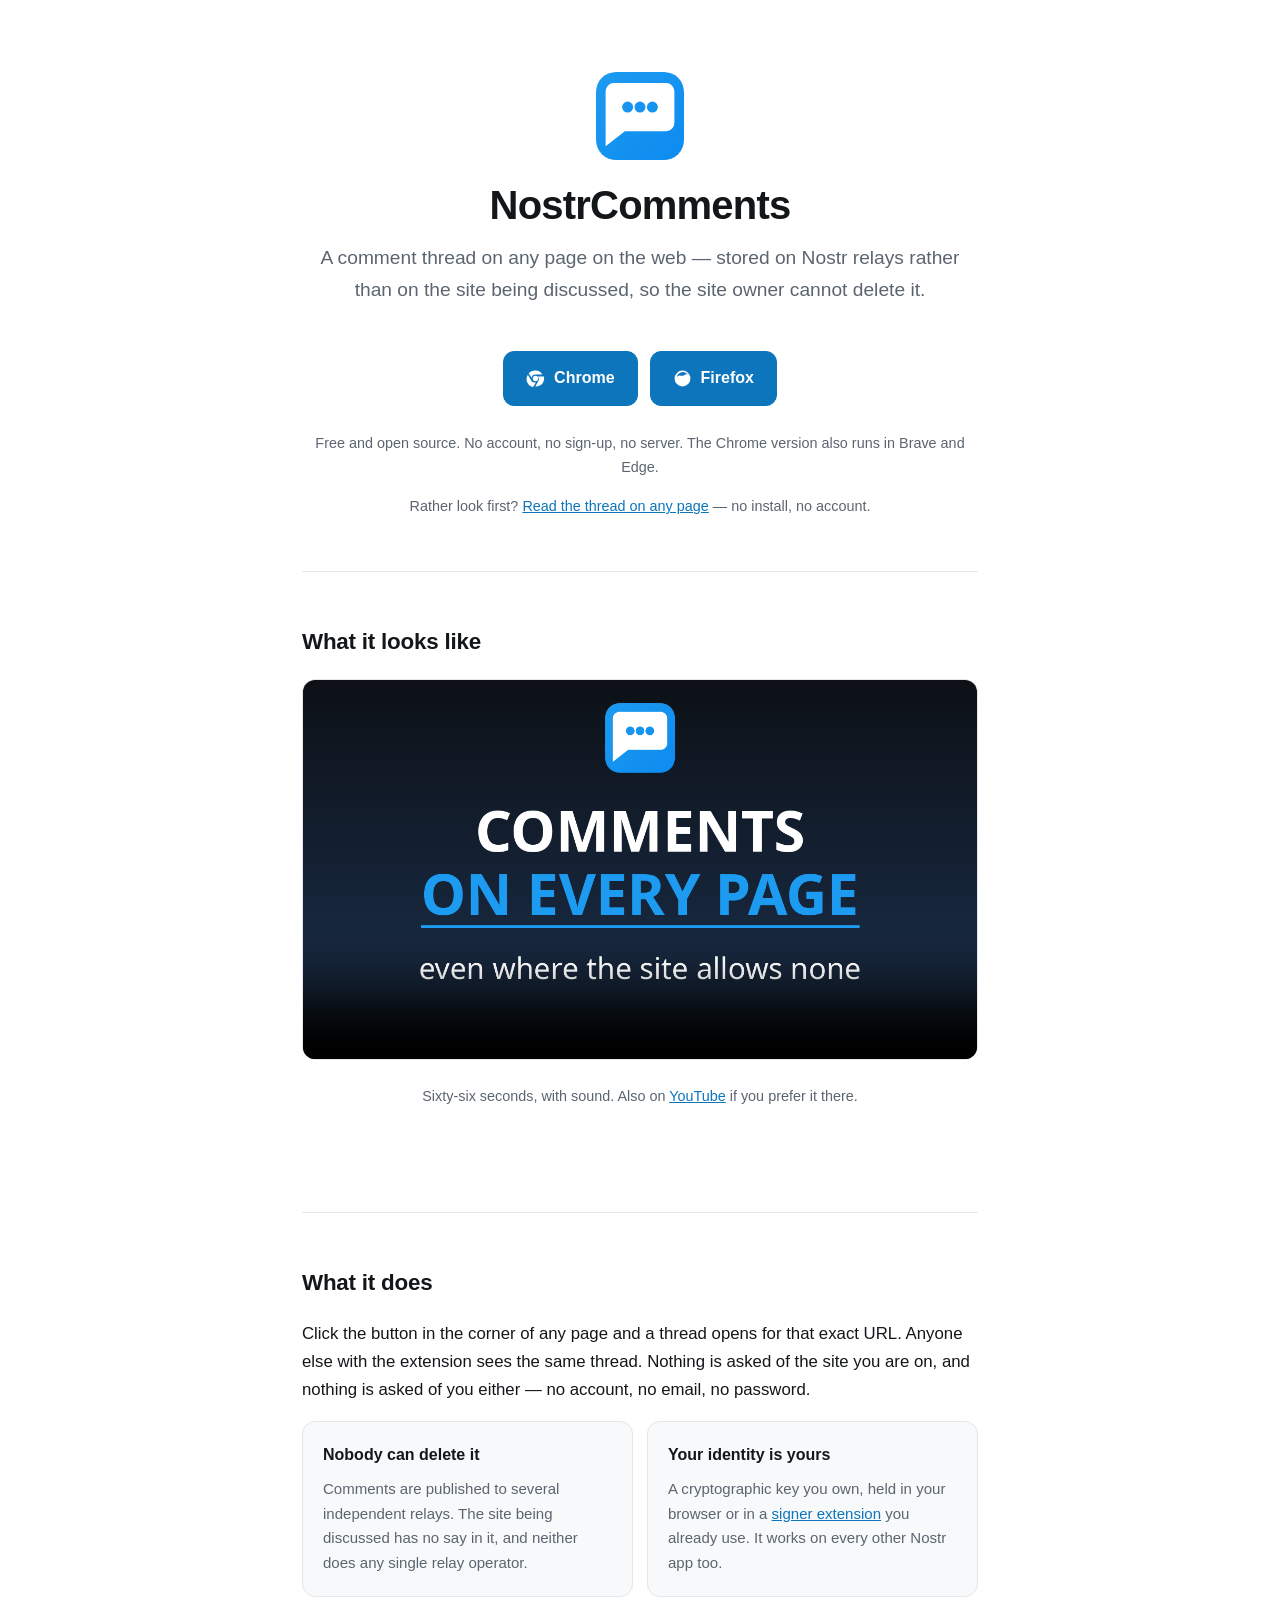
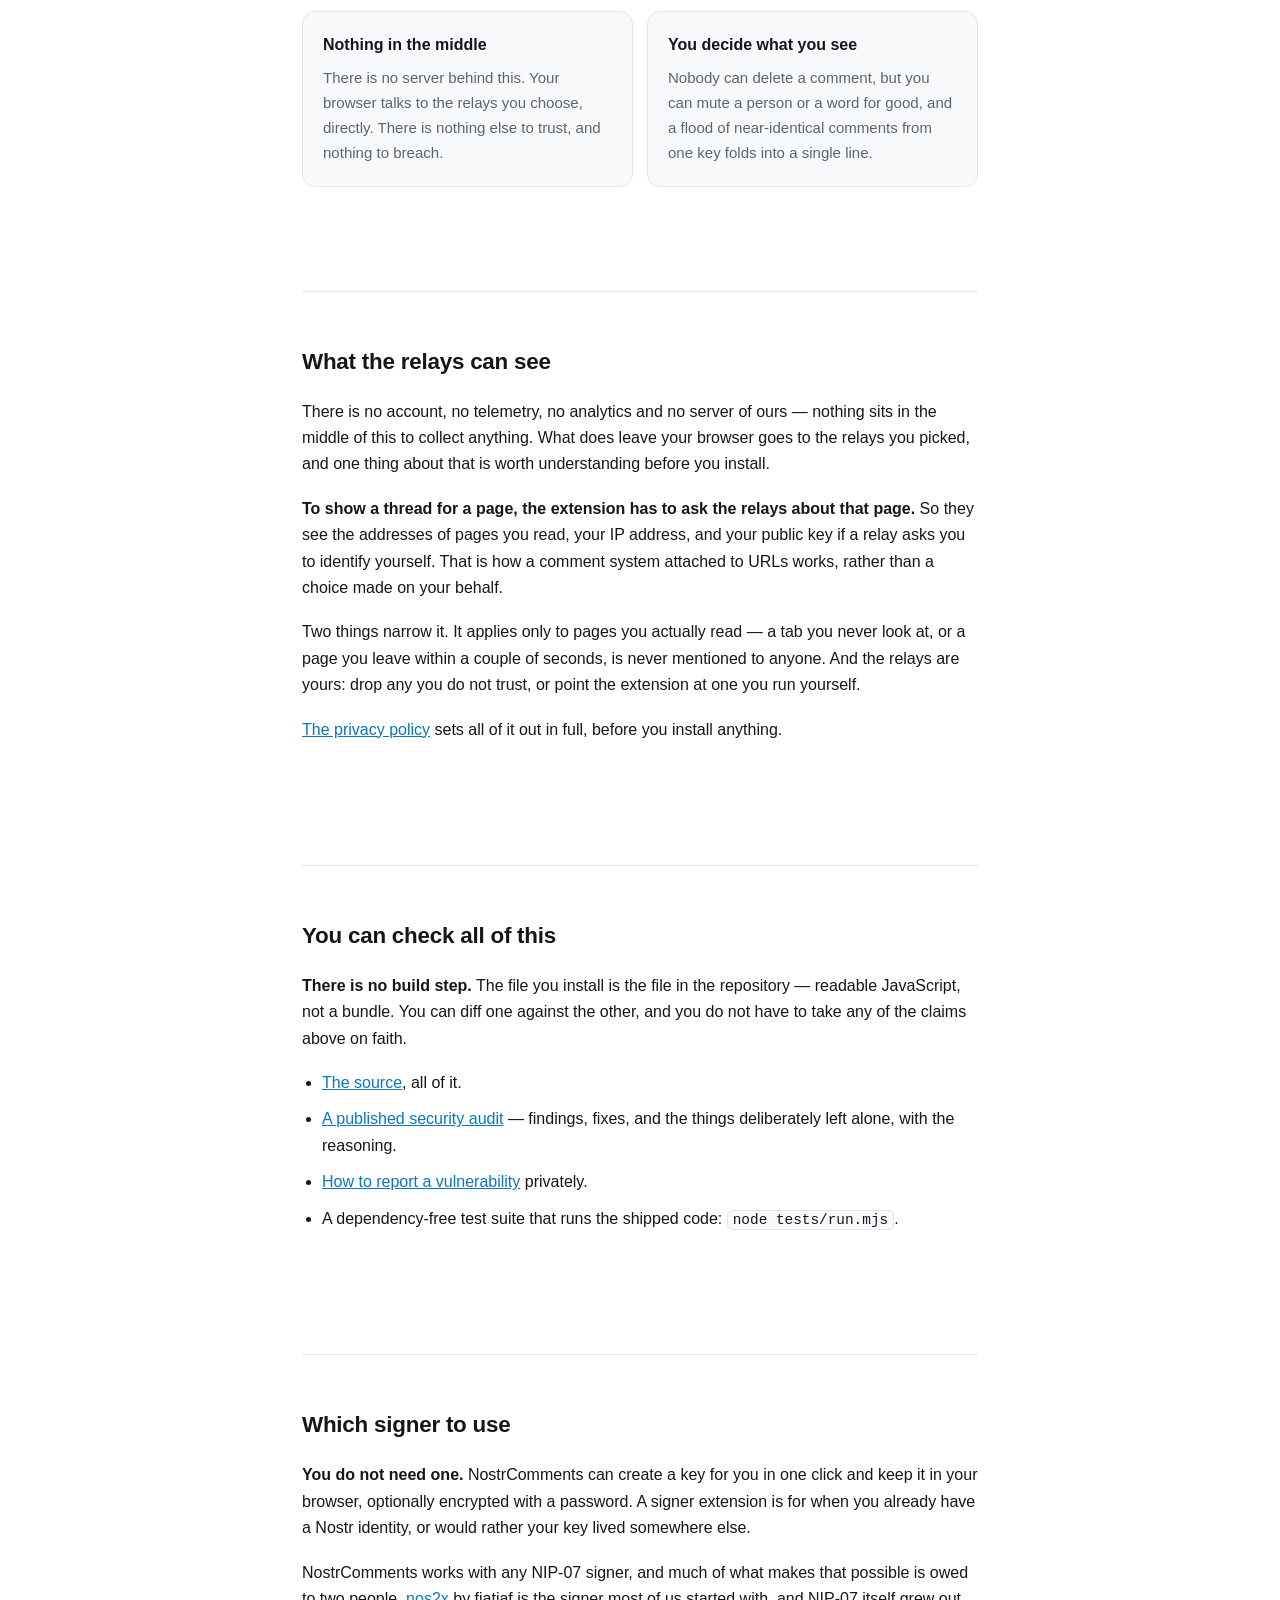
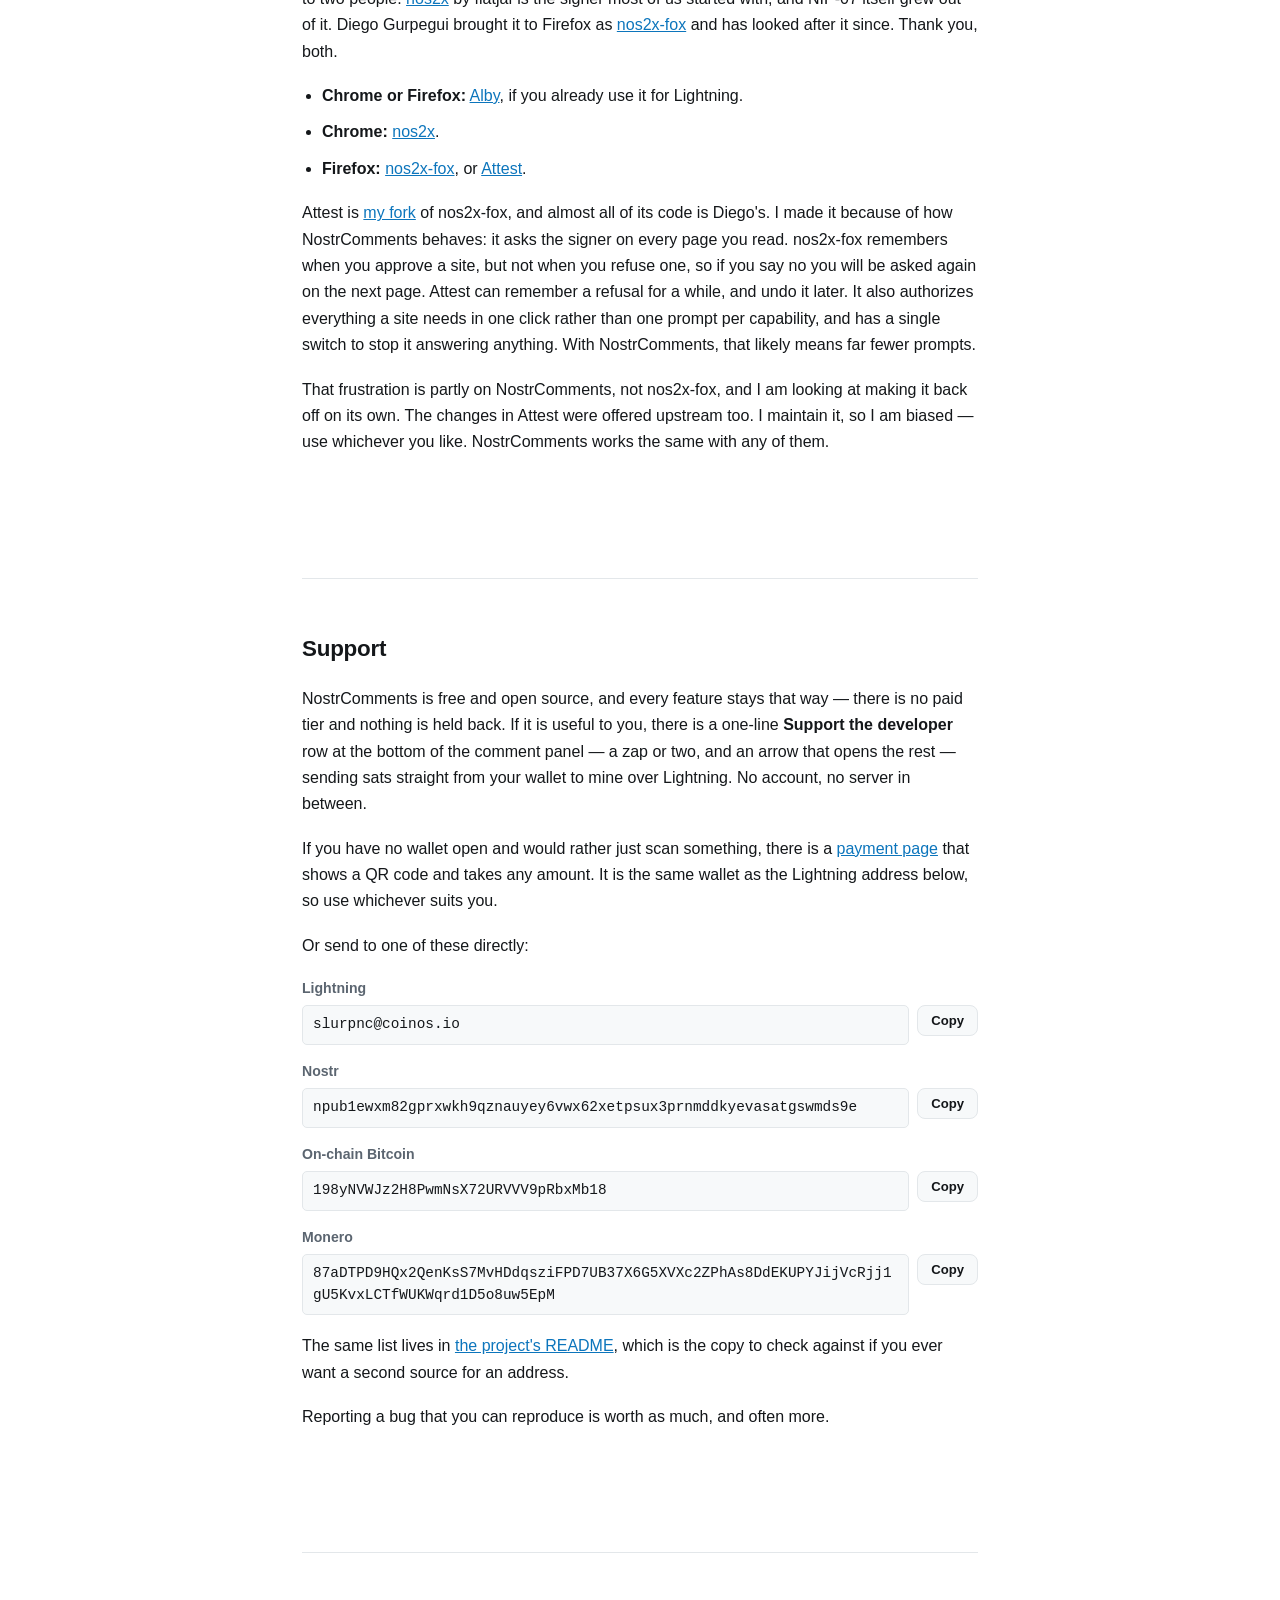
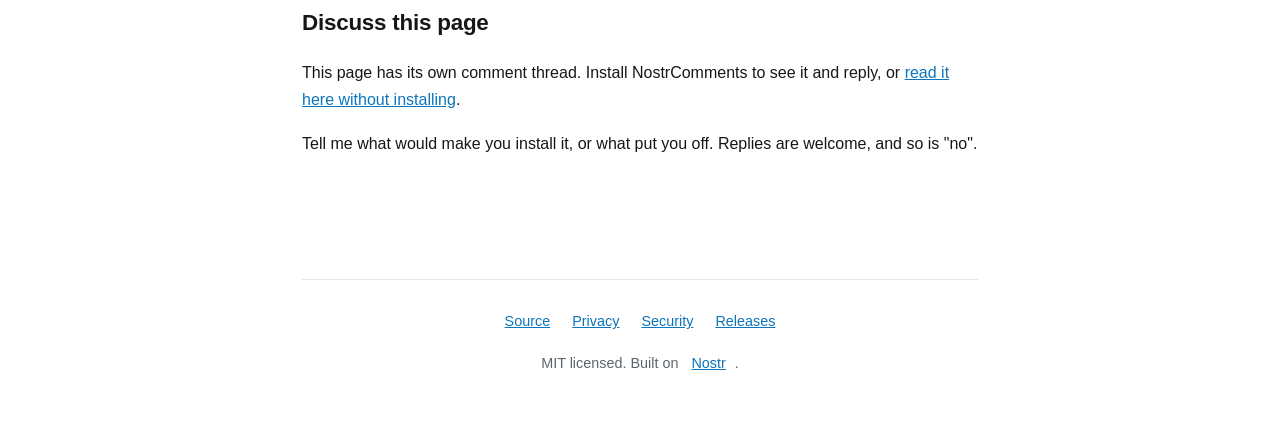
==== index.html @ d3429338 "Say a signer is optional, mention muting, and fix the link preview" ====
<!doctype html>
<html lang="en">
<head>
<meta charset="utf-8">
<meta name="viewport" content="width=device-width, initial-scale=1">
<title>NostrComments — a comment thread on any page, that the page owner cannot delete</title>
<meta name="description" content="A browser extension that attaches a comment thread to any URL. The comments live on Nostr relays instead of on the site being discussed, so the site cannot remove them.">
<link rel="icon" href="/favicon.svg" type="image/svg+xml">
<link rel="icon" href="/favicon.png" sizes="128x128" type="image/png">
<link rel="apple-touch-icon" href="/favicon.png">
<meta property="og:title" content="NostrComments">
<meta property="og:description" content="A comment thread on any page, stored on Nostr relays rather than on the site being discussed.">
<meta property="og:type" content="website">
<meta property="og:url" content="https://briskness-byte.github.io/">
<meta property="og:image" content="https://briskness-byte.github.io/demo-poster.png">
<meta property="og:image:width" content="1280">
<meta property="og:image:height" content="720">
<meta name="twitter:card" content="summary_large_image">
<style>
:root{
  --bg:#ffffff; --fg:#14171a; --muted:#5b6570; --line:#e3e7ea;
  --card:#f7f9fa; --brand:#0c75bc; --brand-fg:#ffffff; --brand-soft:#e8f3fb;
}
@media (prefers-color-scheme: dark){
  :root{
    --bg:#0f1216; --fg:#e8eaed; --muted:#a3adb8; --line:#252b33;
    /* Dark keeps the extension's own blue, but flips the label: white on #3b82f6 is 3.68:1,
       which fails AA. Near-black on it is 5.11:1, and the fill still stands 5.11:1 off the page. */
    --card:#161b21; --brand:#3b82f6; --brand-fg:#0f1216; --brand-soft:#16202e;
  }
}
*{box-sizing:border-box}
html{-webkit-text-size-adjust:100%}
body{
  margin:0; background:var(--bg); color:var(--fg);
  font:16px/1.65 -apple-system,BlinkMacSystemFont,"Segoe UI",Roboto,Helvetica,Arial,sans-serif;
}
.wrap{max-width:720px; margin:0 auto; padding:0 22px}
a{color:var(--brand)}
a:hover{text-decoration:none}

/* ---- header ------------------------------------------------------------ */
header{text-align:center; padding:72px 0 8px}
header img{width:88px; height:88px; border-radius:20px; display:block; margin:0 auto 22px}
h1{font-size:2.5rem; line-height:1.15; margin:0 0 14px; letter-spacing:-.02em}
.tagline{font-size:1.2rem; color:var(--muted); margin:0 auto; max-width:34em}

/* ---- install ----------------------------------------------------------- */
.install{display:flex; flex-wrap:wrap; gap:12px; justify-content:center; padding:38px 0 10px}
.btn{
  display:inline-flex; align-items:center; gap:9px; padding:13px 22px;
  border-radius:11px; text-decoration:none; font-weight:600; font-size:1rem;
  background:var(--brand); color:var(--brand-fg); border:1px solid var(--brand);
}
.btn:hover{opacity:.9}
.btn.alt{background:transparent; color:var(--brand)}
.btn svg{width:19px; height:19px; flex:none}
.note{text-align:center; color:var(--muted); font-size:.9rem; margin:16px 0 0}

/* ---- sections ---------------------------------------------------------- */
section{padding:52px 0; border-top:1px solid var(--line); margin-top:52px}
h2{font-size:1.4rem; margin:0 0 18px; letter-spacing:-.01em}
p{margin:0 0 18px}
ul{margin:0 0 18px; padding-left:1.25em}
li{margin-bottom:10px}
.lead{font-size:1.05rem}

.cards{display:grid; gap:14px; grid-template-columns:repeat(auto-fit,minmax(280px,1fr))}
.card{background:var(--card); border:1px solid var(--line); border-radius:13px; padding:20px}
.card h3{margin:0 0 8px; font-size:1rem}
.card p{margin:0; color:var(--muted); font-size:.94rem}

code{
  font-family:ui-monospace,SFMono-Regular,Menlo,Consolas,monospace; font-size:.9em;
  background:var(--card); border:1px solid var(--line); border-radius:5px; padding:1px 5px;
}

/* An address that is wrong by one character is money gone, so they are shown in full rather than
   truncated, wrap instead of scrolling out of sight, and carry a copy button — selecting 95
   characters of Monero address by hand on a phone is how mistakes happen. */
.addrs{margin:0 0 18px}
.addrs dt{font-weight:600; font-size:.88rem; color:var(--muted); margin-top:15px}
.addrs dd{margin:5px 0 0; display:flex; gap:8px; align-items:flex-start}
.addrs code{flex:1; min-width:0; overflow-wrap:anywhere; padding:8px 10px; line-height:1.5}
.copy{
  flex:none; font-family:inherit; font-size:.82rem; font-weight:600; padding:7px 13px;
  border-radius:8px; border:1px solid var(--line); background:var(--card);
  color:var(--fg); cursor:pointer;
}
.copy:hover,.copy[data-done]{border-color:var(--brand); color:var(--brand)}

footer{
  border-top:1px solid var(--line); margin-top:52px; padding:30px 0 60px;
  color:var(--muted); font-size:.9rem; text-align:center;
}
footer a{margin:0 9px; display:inline-block}

@media (max-width:520px){
  header{padding-top:48px}
  h1{font-size:2rem}
  .tagline{font-size:1.05rem}
  .btn{width:100%; justify-content:center}
}
</style>
</head>
<body>

<div class="wrap">

<header>
  <img src="/favicon.svg" alt="">
  <h1>NostrComments</h1>
  <p class="tagline">
    A comment thread on any page on the web — stored on Nostr relays rather than on the site being
    discussed, so the site owner cannot delete it.
  </p>
</header>

<div class="install">
  <a class="btn" href="https://chromewebstore.google.com/detail/nostrcomments/ebmgdpicceaencegknannfaljhbfgido">
    <svg viewBox="0 0 24 24" fill="currentColor" aria-hidden="true"><path d="M12 2a10 10 0 0 1 8.66 5H12a5 5 0 0 0-4.9 4.02L3.34 5.5A10 10 0 0 1 12 2zM2.4 7.3l3.77 6.53A5 5 0 0 0 12 17c.18 0 .35 0 .52-.03L9 22.74A10 10 0 0 1 2.4 7.3zm12.68 2.2h7.5A10 10 0 0 1 12 22h-.3l3.75-6.5a5 5 0 0 0-.37-6zM12 8.5a3.5 3.5 0 1 1 0 7 3.5 3.5 0 0 1 0-7z"/></svg>
    Chrome
  </a>
  <a class="btn" href="https://addons.mozilla.org/en-US/firefox/addon/nostrcomments/">
    <svg viewBox="0 0 24 24" fill="currentColor" aria-hidden="true"><path d="M12 2a10 10 0 1 0 0 20 10 10 0 0 0 0-20zm0 1.8a8.2 8.2 0 0 1 7.3 4.5c-.6-1.1-1.6-1.7-2.7-1.6-1.7.2-2.3 1.6-4.1 1.9-2.3.4-4-1-5.6-.2C5.2 9.1 4.4 10.6 4.5 12A8.2 8.2 0 0 1 12 3.8zM5.1 14.4c.9 2.4 3 4.2 5.6 4.6 3.4.5 6.3-1.3 7.4-4 .6-1.6.4-3.3-.4-4.4.4 1.5-.2 2.9-1.3 3.6-1.5 1-3.3.6-4.4-.3.9-.1 1.7-.7 2-1.5-1.5.6-3.2.3-4.4-.7-1-.8-1.6-2-1.5-3.2-1.4 1.4-2 3.7-1.3 5.7z"/></svg>
    Firefox
  </a>
</div>

<p class="note">
  Free and open source. No account, no sign-up, no server. The Chrome version also runs in Brave
  and Edge.
</p>

<p class="note">
  Rather look first? <a href="/thread/">Read the thread on any page</a> — no install, no account.
</p>

<section>
  <h2>What it looks like</h2>
  <!-- Served from here rather than embedded from a video site: this page makes no request to
       anyone else, which is the same claim the extension makes about itself. preload="metadata"
       means nothing but the header is fetched until somebody presses play. -->
  <video controls playsinline preload="metadata" poster="/demo-poster.png"
         style="width:100%;border-radius:13px;border:1px solid var(--line)">
    <source src="/demo.mp4" type="video/mp4">
  </video>
  <p class="note">
    Sixty-six seconds, with sound. Also on
    <a href="https://www.youtube.com/watch?v=bywF8yWZa3o">YouTube</a> if you prefer it there.
  </p>
</section>

<section>
  <h2>What it does</h2>

  <p class="lead">
    Click the button in the corner of any page and a thread opens for that exact URL. Anyone else
    with the extension sees the same thread. Nothing is asked of the site you are on, and nothing
    is asked of you either — no account, no email, no password.
  </p>

  <div class="cards">
    <div class="card">
      <h3>Nobody can delete it</h3>
      <p>Comments are published to several independent relays. The site being discussed has no
        say in it, and neither does any single relay operator.</p>
    </div>
    <div class="card">
      <h3>Your identity is yours</h3>
      <p>A cryptographic key you own, held in your browser or in a <a href="#signer">signer
        extension</a> you already use. It works on every other Nostr app too.</p>
    </div>
    <div class="card">
      <h3>Nothing in the middle</h3>
      <p>There is no server behind this. Your browser talks to the relays you choose, directly.
        There is nothing else to trust, and nothing to breach.</p>
    </div>
    <div class="card">
      <h3>You decide what you see</h3>
      <p>Nobody can delete a comment, but you can mute a person or a word for good, and a flood of
        near-identical comments from one key folds into a single line.</p>
    </div>
  </div>
</section>

<section>
  <h2>What the relays can see</h2>

  <p>
    There is no account, no telemetry, no analytics and no server of ours — nothing sits in the
    middle of this to collect anything. What does leave your browser goes to the relays you picked,
    and one thing about that is worth understanding before you install.
  </p>

  <p>
    <strong>To show a thread for a page, the extension has to ask the relays about that page.</strong>
    So they see the addresses of pages you read, your IP address, and your public key if a relay asks
    you to identify yourself. That is how a comment system attached to URLs works, rather than a
    choice made on your behalf.
  </p>

  <p>
    Two things narrow it. It applies only to pages you actually read — a tab you never look at, or a
    page you leave within a couple of seconds, is never mentioned to anyone. And the relays are
    yours: drop any you do not trust, or point the extension at one you run yourself.
  </p>

  <p>
    <a href="https://github.com/briskness-byte/NostrComments/blob/main/PRIVACY.md">The privacy
    policy</a> sets all of it out in full, before you install anything.
  </p>
</section>

<section>
  <h2>You can check all of this</h2>

  <p>
    <strong>There is no build step.</strong> The file you install is the file in the repository —
    readable JavaScript, not a bundle. You can diff one against the other, and you do not have to
    take any of the claims above on faith.
  </p>

  <ul>
    <li><a href="https://github.com/briskness-byte/NostrComments">The source</a>, all of it.</li>
    <li><a href="https://github.com/briskness-byte/NostrComments/blob/main/docs/SECURITY-AUDIT-2026-08.md">A published security audit</a>
        — findings, fixes, and the things deliberately left alone, with the reasoning.</li>
    <li><a href="https://github.com/briskness-byte/NostrComments/blob/main/SECURITY.md">How to report a vulnerability</a>
        privately.</li>
    <li>A dependency-free test suite that runs the shipped code: <code>node tests/run.mjs</code>.</li>
  </ul>
</section>

<section id="signer">
  <h2>Which signer to use</h2>

  <p>
    <strong>You do not need one.</strong> NostrComments can create a key for you in one click and
    keep it in your browser, optionally encrypted with a password. A signer extension is for when
    you already have a Nostr identity, or would rather your key lived somewhere else.
  </p>

  <p>
    NostrComments works with any NIP-07 signer, and much of what makes that possible is owed to two
    people. <a href="https://github.com/fiatjaf/nos2x">nos2x</a> by fiatjaf is the signer most of
    us started with, and NIP-07 itself grew out of it. Diego Gurpegui brought it to Firefox as
    <a href="https://github.com/diegogurpegui/nos2x-fox">nos2x-fox</a> and has looked after it
    since. Thank you, both.
  </p>

  <ul>
    <li><strong>Chrome or Firefox:</strong> <a href="https://getalby.com">Alby</a>, if you already use it
        for Lightning.</li>
    <li><strong>Chrome:</strong>
        <a href="https://chromewebstore.google.com/detail/nos2x/kpgefcfmnafjgpblomihpgmejjdanjjp">nos2x</a>.</li>
    <li><strong>Firefox:</strong>
        <a href="https://addons.mozilla.org/en-US/firefox/addon/nos2x-fox/">nos2x-fox</a>, or
        <a href="https://addons.mozilla.org/en-US/firefox/addon/attest/">Attest</a>.</li>
  </ul>

  <p>
    Attest is <a href="https://github.com/briskness-byte/attest">my fork</a> of nos2x-fox, and
    almost all of its code is Diego's. I made it because of how NostrComments behaves: it asks the signer on every page you read. nos2x-fox remembers when you
    approve a site, but not when you refuse one, so if you say no you will be asked again on the next
    page. Attest can remember a refusal for a while, and undo it later. It also authorizes everything
    a site needs in one click rather than one prompt per capability, and has a single switch to stop
    it answering anything. With NostrComments, that likely means far fewer prompts.
  </p>

  <p>
    That frustration is partly on NostrComments, not nos2x-fox, and I am looking at making it back
    off on its own. The changes in Attest were offered upstream too. I maintain it, so I am biased —
    use whichever you like. NostrComments works the same with any of them.
  </p>
</section>

<section>
  <h2>Support</h2>

  <p>
    NostrComments is free and open source, and every feature stays that way — there is no paid tier
    and nothing is held back. If it is useful to you, there is a one-line <strong>Support the
    developer</strong> row at the bottom of the comment panel — a zap or two, and an arrow that
    opens the rest — sending sats straight from your wallet to mine over Lightning. No account, no
    server in between.
  </p>

  <p>
    If you have no wallet open and would rather just scan something, there is a
    <a href="https://coinos.io/slurpnc">payment page</a> that shows a QR code and takes any amount.
    It is the same wallet as the Lightning address below, so use whichever suits you.
  </p>

  <p>Or send to one of these directly:</p>

  <dl class="addrs">
    <dt>Lightning</dt>
    <dd><code>slurpnc@coinos.io</code><button type="button" class="copy" data-v="slurpnc@coinos.io">Copy</button></dd>

    <dt>Nostr</dt>
    <dd><code>npub1ewxm82gprxwkh9qznauyey6vwx62xetpsux3prnmddkyevasatgswmds9e</code><button type="button" class="copy" data-v="npub1ewxm82gprxwkh9qznauyey6vwx62xetpsux3prnmddkyevasatgswmds9e">Copy</button></dd>

    <dt>On-chain Bitcoin</dt>
    <dd><code>198yNVWJz2H8PwmNsX72URVVV9pRbxMb18</code><button type="button" class="copy" data-v="198yNVWJz2H8PwmNsX72URVVV9pRbxMb18">Copy</button></dd>

    <dt>Monero</dt>
    <dd><code>87aDTPD9HQx2QenKsS7MvHDdqsziFPD7UB37X6G5XVXc2ZPhAs8DdEKUPYJijVcRjj1gU5KvxLCTfWUKWqrd1D5o8uw5EpM</code><button type="button" class="copy" data-v="87aDTPD9HQx2QenKsS7MvHDdqsziFPD7UB37X6G5XVXc2ZPhAs8DdEKUPYJijVcRjj1gU5KvxLCTfWUKWqrd1D5o8uw5EpM">Copy</button></dd>
  </dl>

  <p>
    The same list lives in
    <a href="https://github.com/briskness-byte/NostrComments#support">the project's README</a>, which
    is the copy to check against if you ever want a second source for an address.
  </p>
  <p>
    Reporting a bug that you can reproduce is worth as much, and often more.
  </p>
</section>

<section>
  <h2>Discuss this page</h2>
  <p>
    This page has its own comment thread. Install NostrComments to see it and reply, or
    <a href="https://briskness-byte.github.io/thread/?url=https%3A%2F%2Fbriskness-byte.github.io%2F">read it here without installing</a>.
  </p>
  <p>
    Tell me what would make you install it, or what put you off. Replies are welcome, and so is "no".
  </p>
</section>

<footer>
  <a href="https://github.com/briskness-byte/NostrComments">Source</a>
  <a href="https://github.com/briskness-byte/NostrComments/blob/main/PRIVACY.md">Privacy</a>
  <a href="https://github.com/briskness-byte/NostrComments/blob/main/SECURITY.md">Security</a>
  <a href="https://github.com/briskness-byte/NostrComments/releases">Releases</a>
  <p style="margin:18px 0 0">MIT licensed. Built on <a href="https://nostr.com/">Nostr</a>.</p>
</footer>

</div>

<script>
// Where the clipboard is unavailable — an insecure origin, an older browser, a user who has denied
// permission — the address is selected instead, so the fallback is still one gesture rather than a
// dead button.
for (const b of document.querySelectorAll('.copy')) {
  b.addEventListener('click', async () => {
    try {
      await navigator.clipboard.writeText(b.dataset.v);
    } catch {
      const r = document.createRange();
      r.selectNode(b.previousElementSibling);
      const s = getSelection();
      s.removeAllRanges();
      s.addRange(r);
      return;
    }
    const was = b.textContent;
    b.textContent = 'Copied';
    b.dataset.done = '1';
    setTimeout(() => { b.textContent = was; delete b.dataset.done; }, 1600);
  });
}
</script>
</body>
</html>
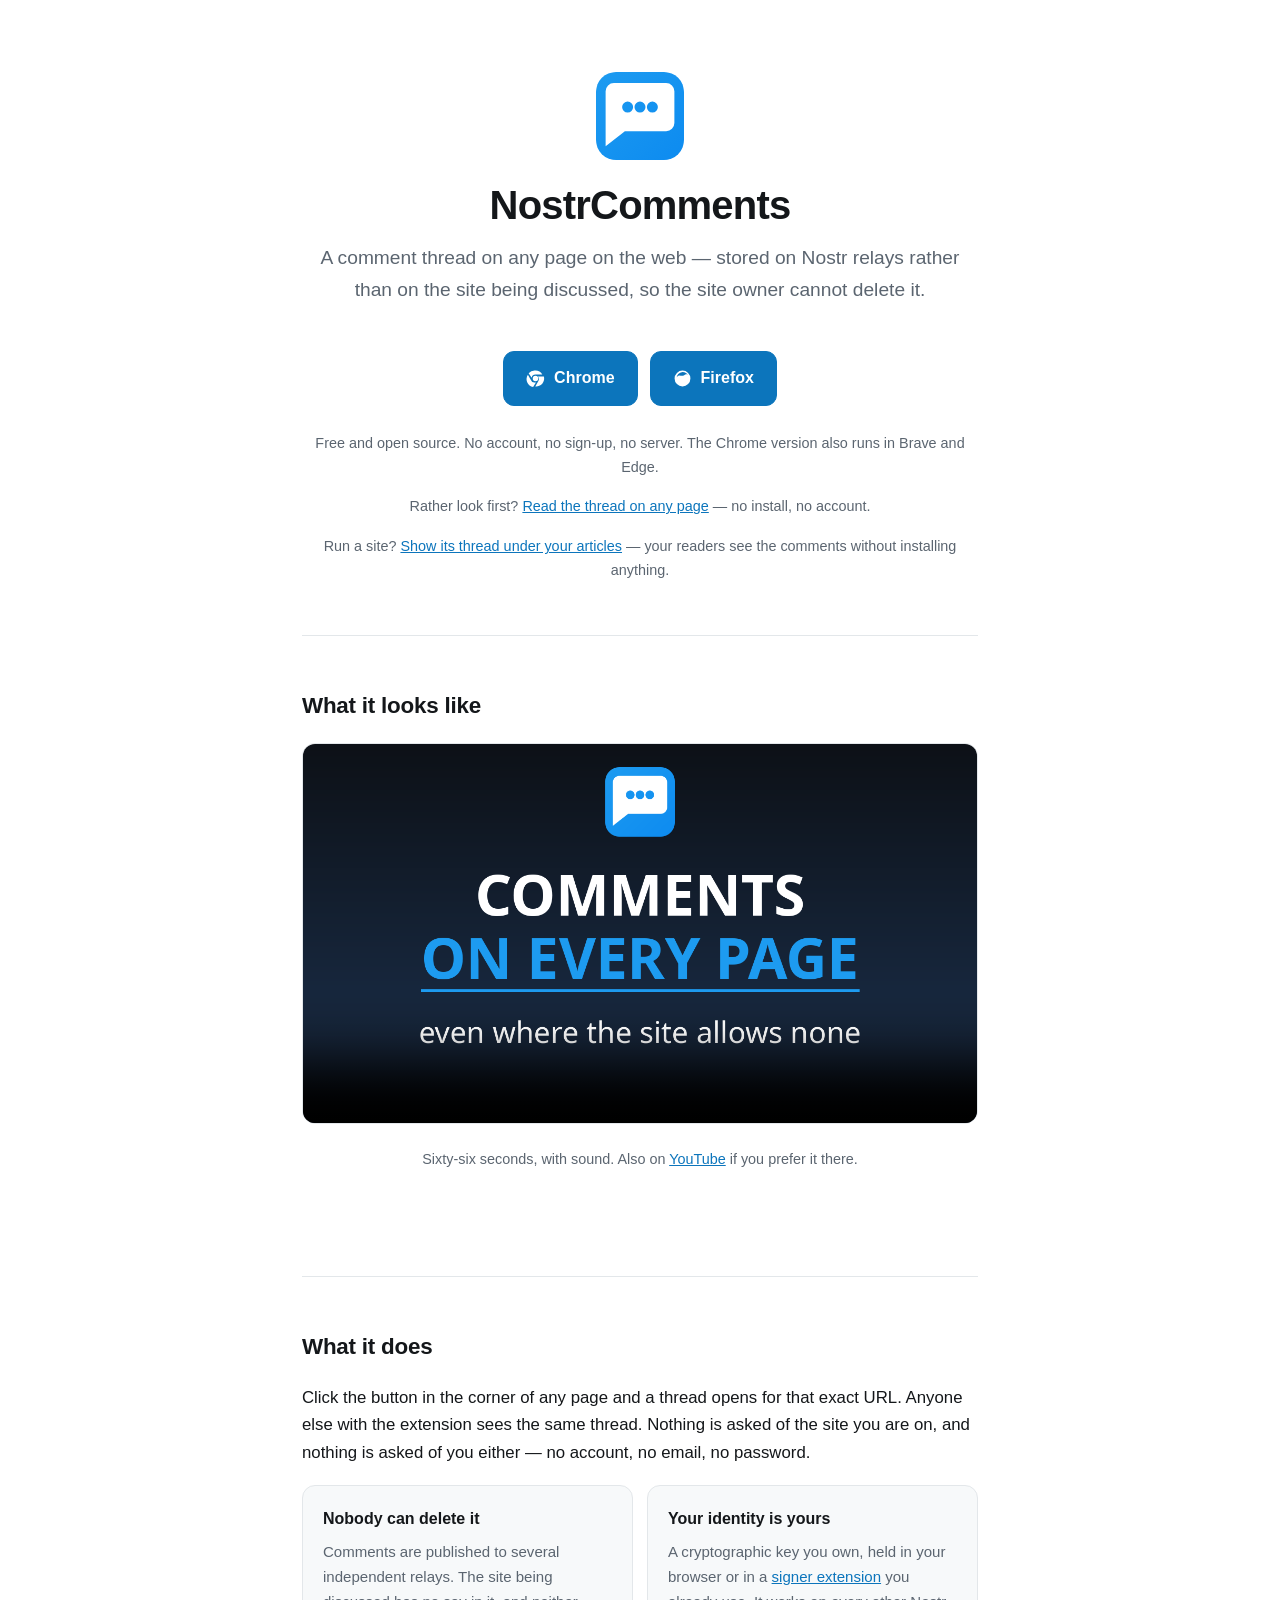
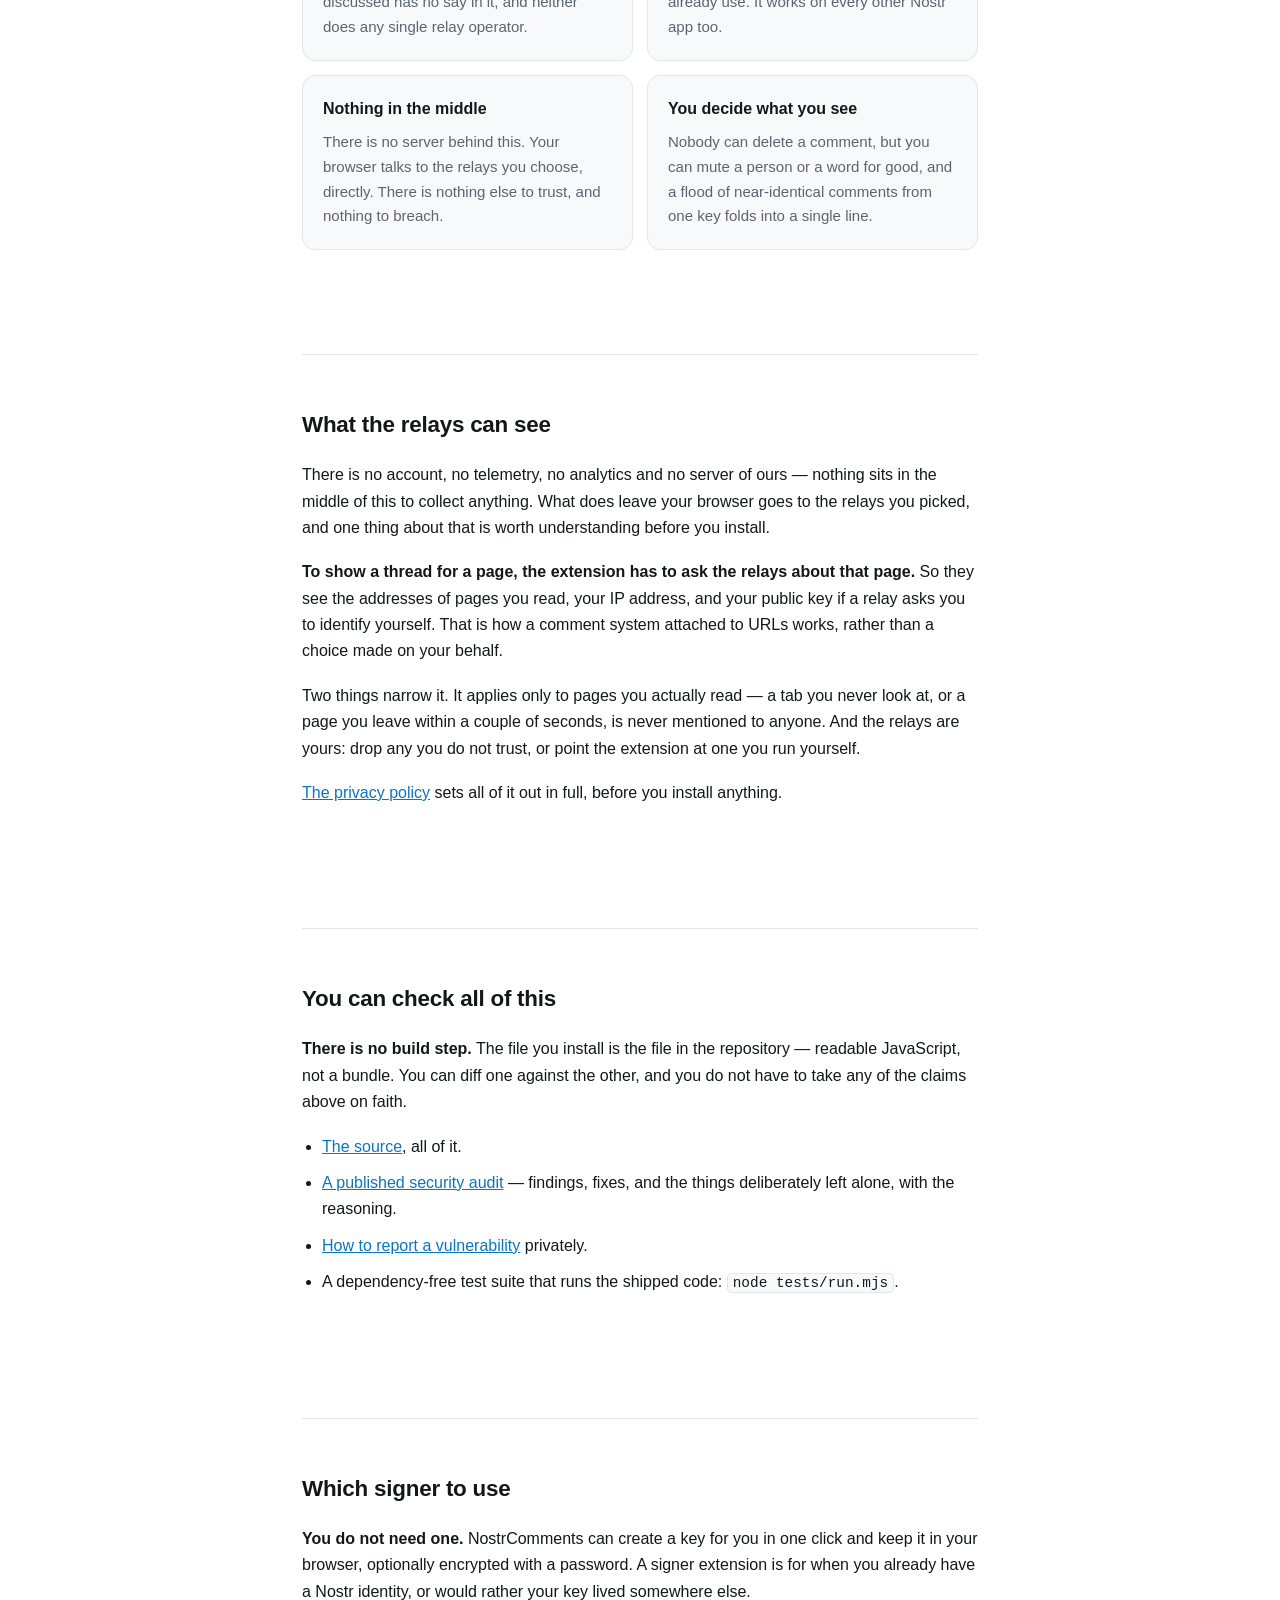
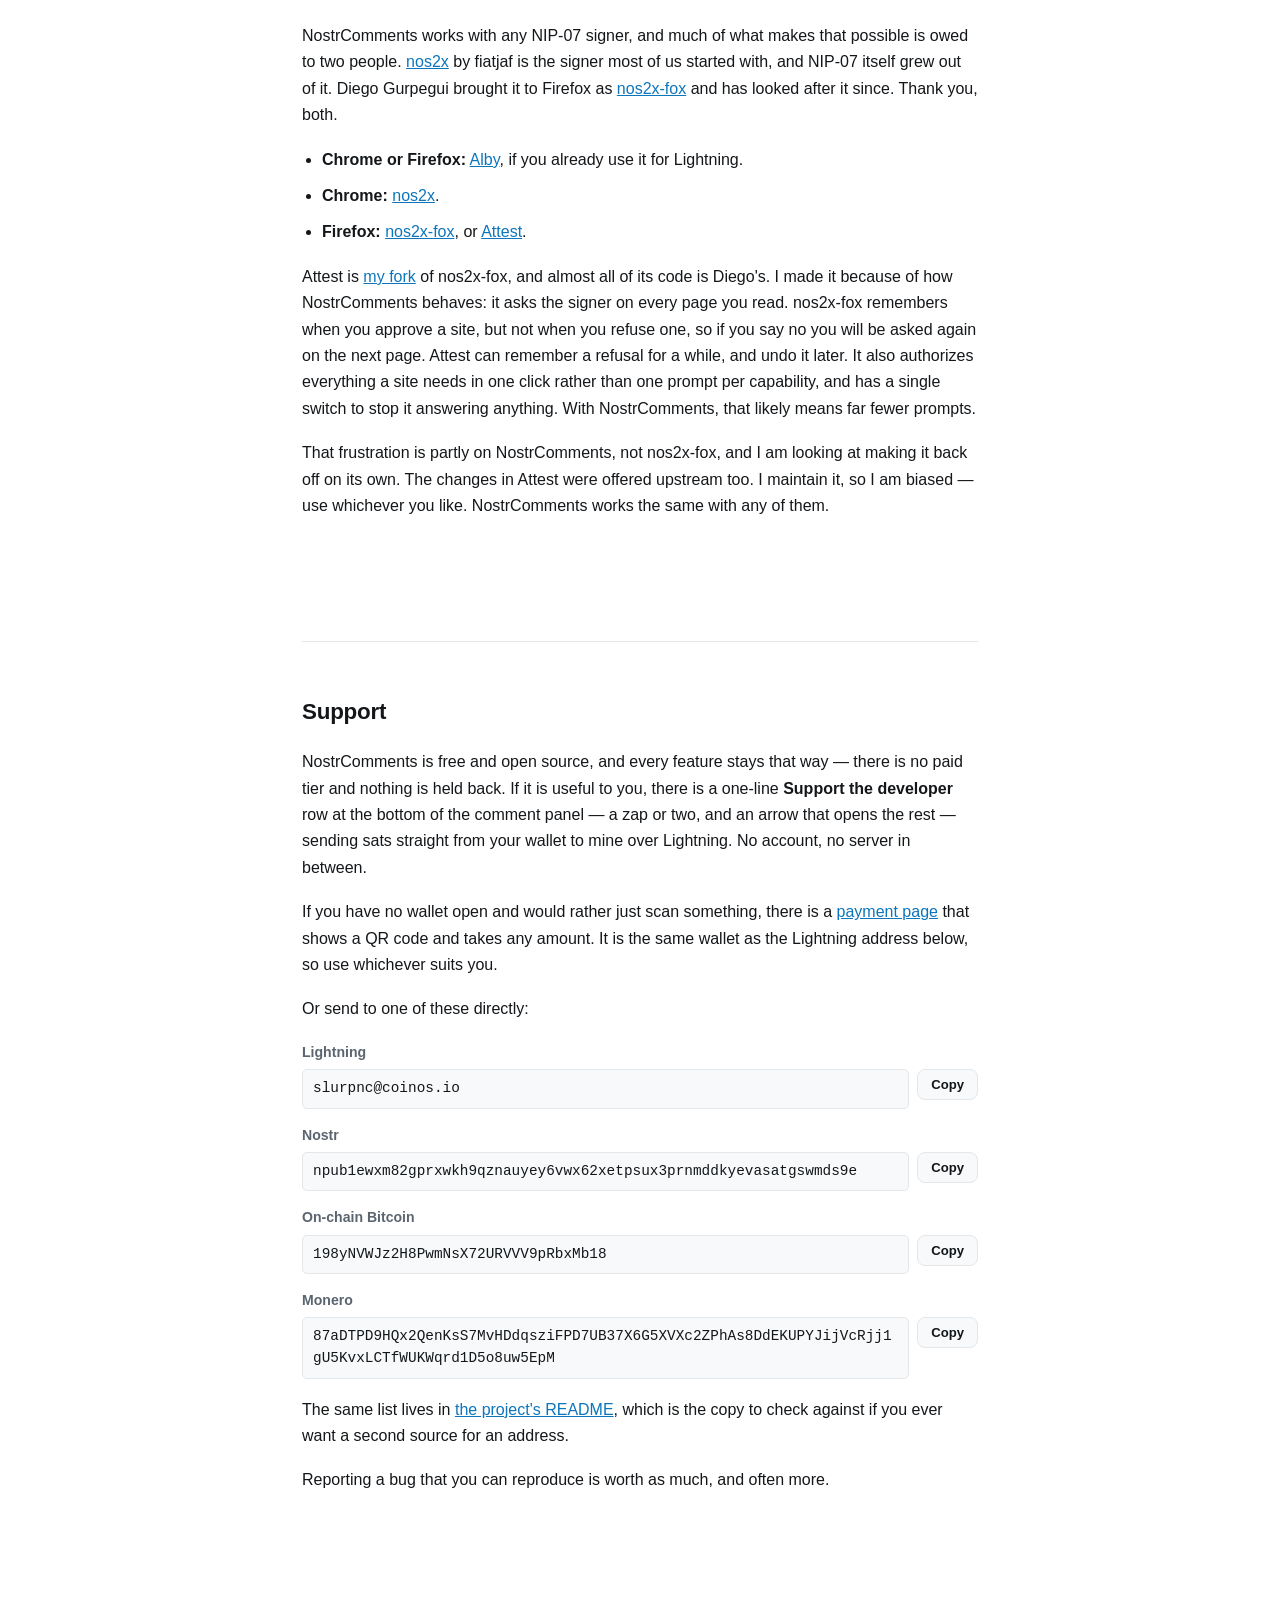
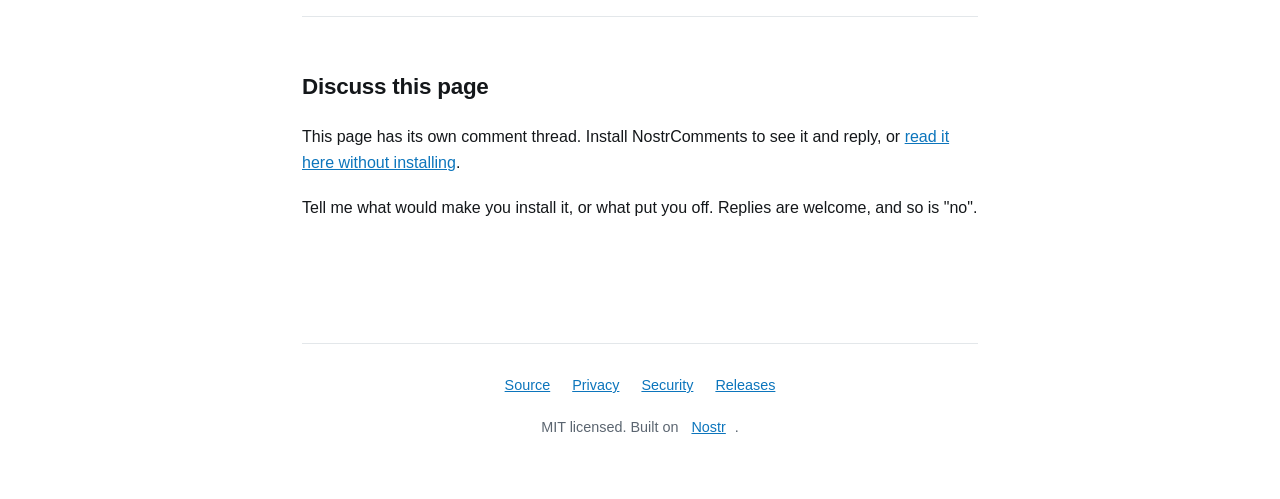
==== commit e00f649d: "Link the embed from the landing page Site owners can now find /embed/ from the front page, next to t" ====
--- a/index.html
+++ b/index.html
@@ -136,6 +136,11 @@
   Rather look first? <a href="/thread/">Read the thread on any page</a> — no install, no account.
 </p>
 
+<p class="note">
+  Run a site? <a href="/embed/">Show its thread under your articles</a> — your readers see the
+  comments without installing anything.
+</p>
+
 <section>
   <h2>What it looks like</h2>
   <!-- Served from here rather than embedded from a video site: this page makes no request to
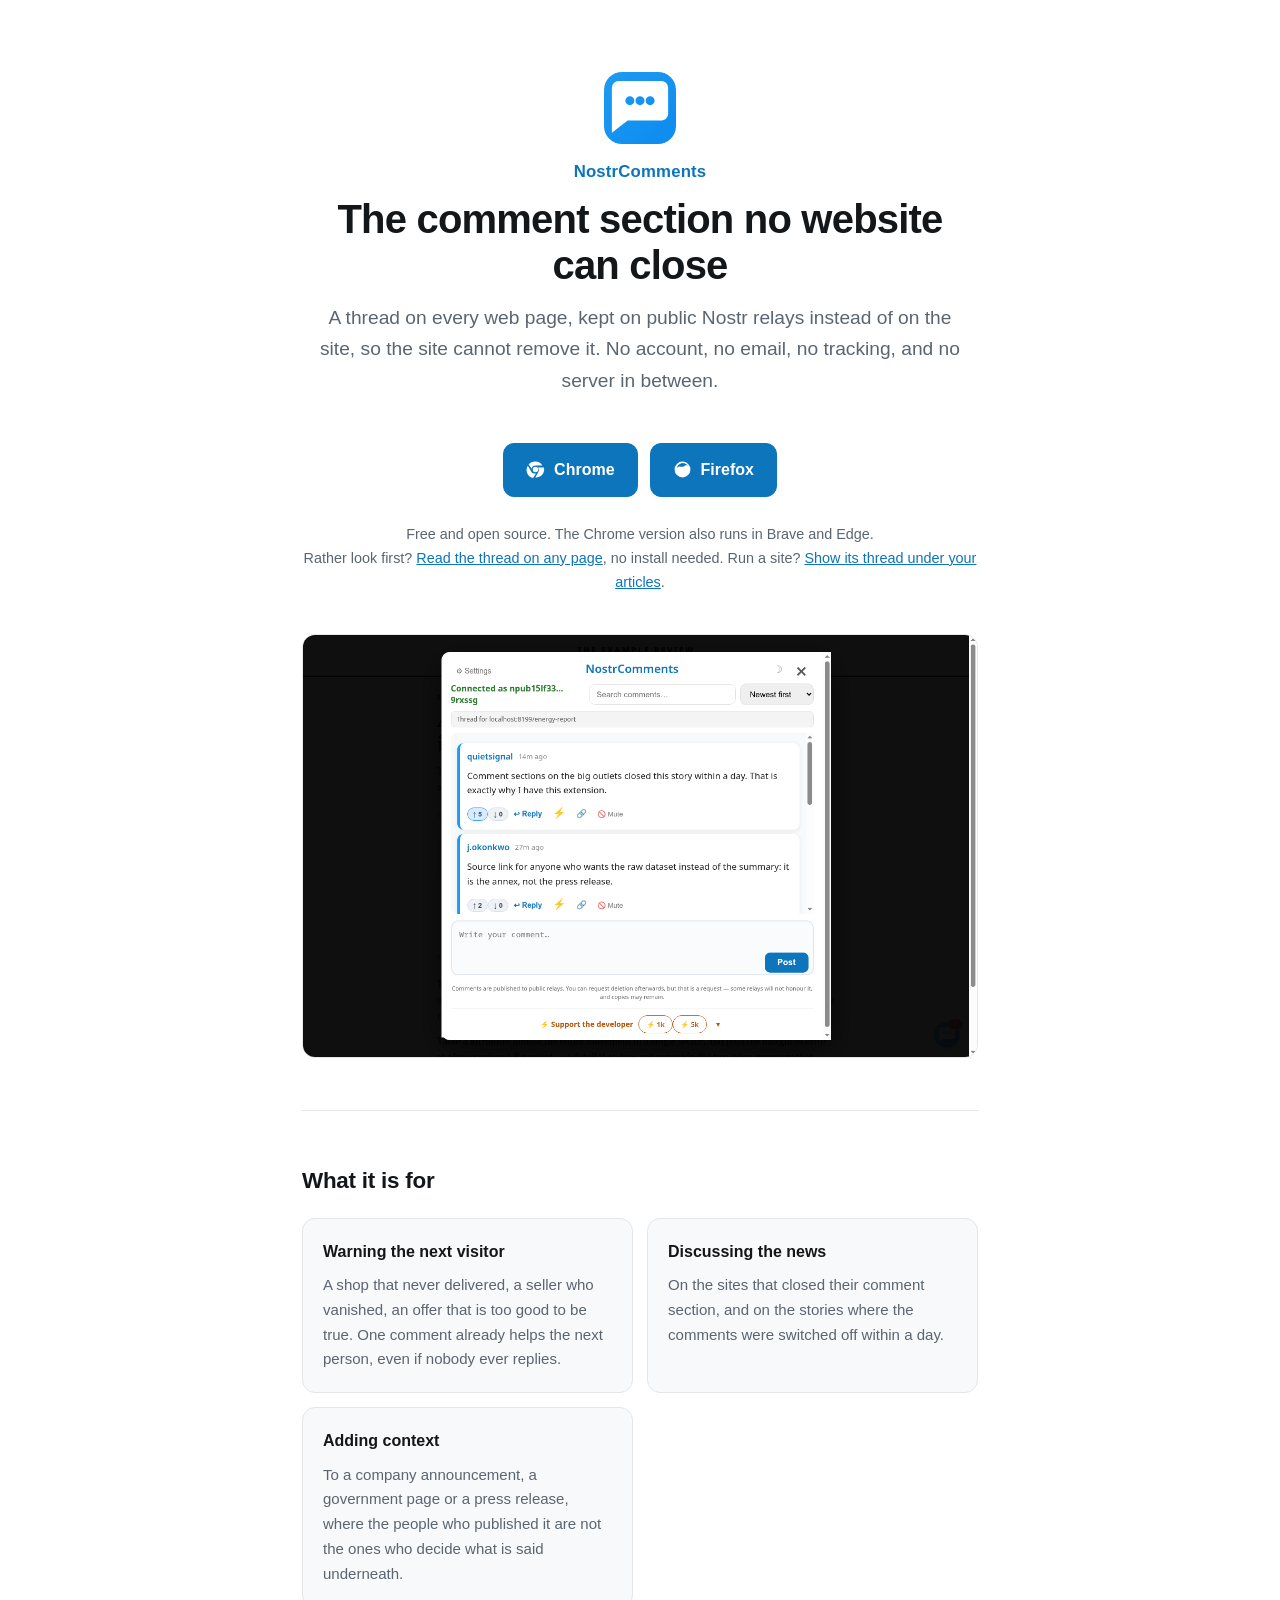
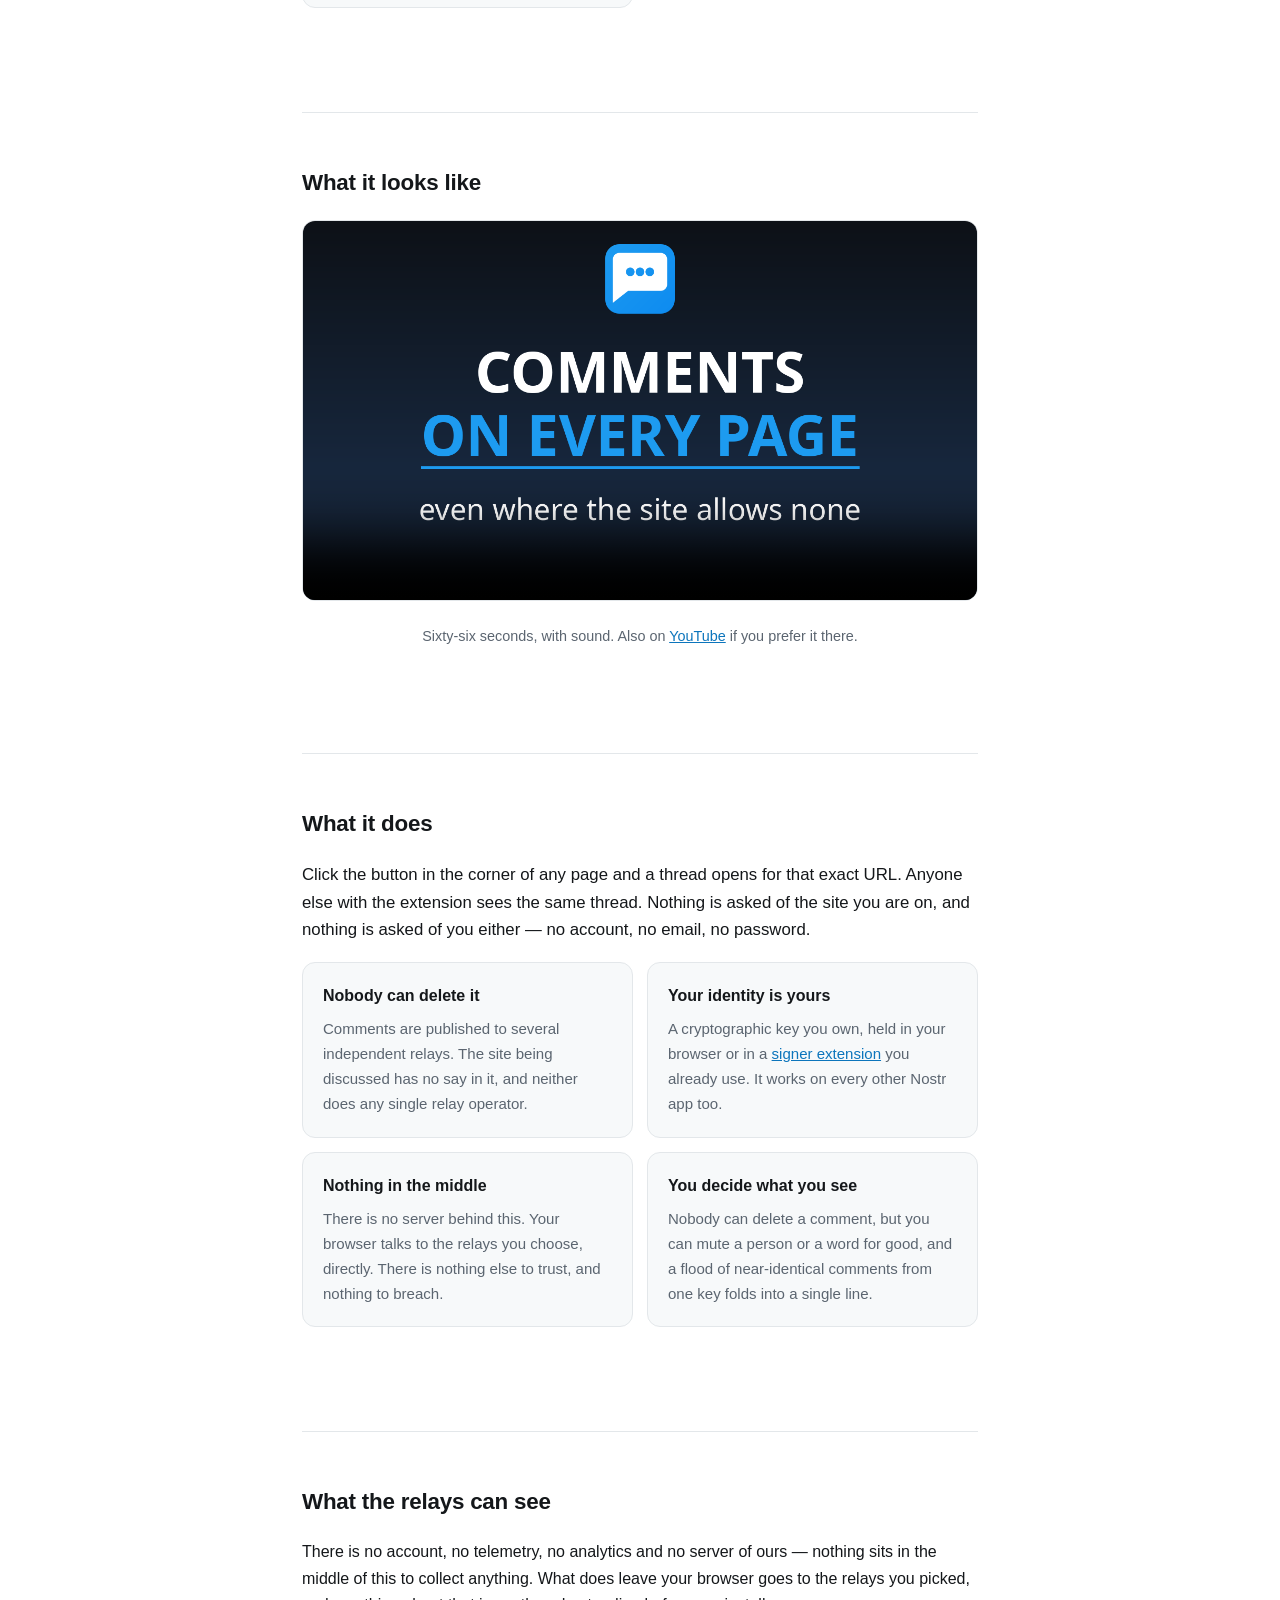
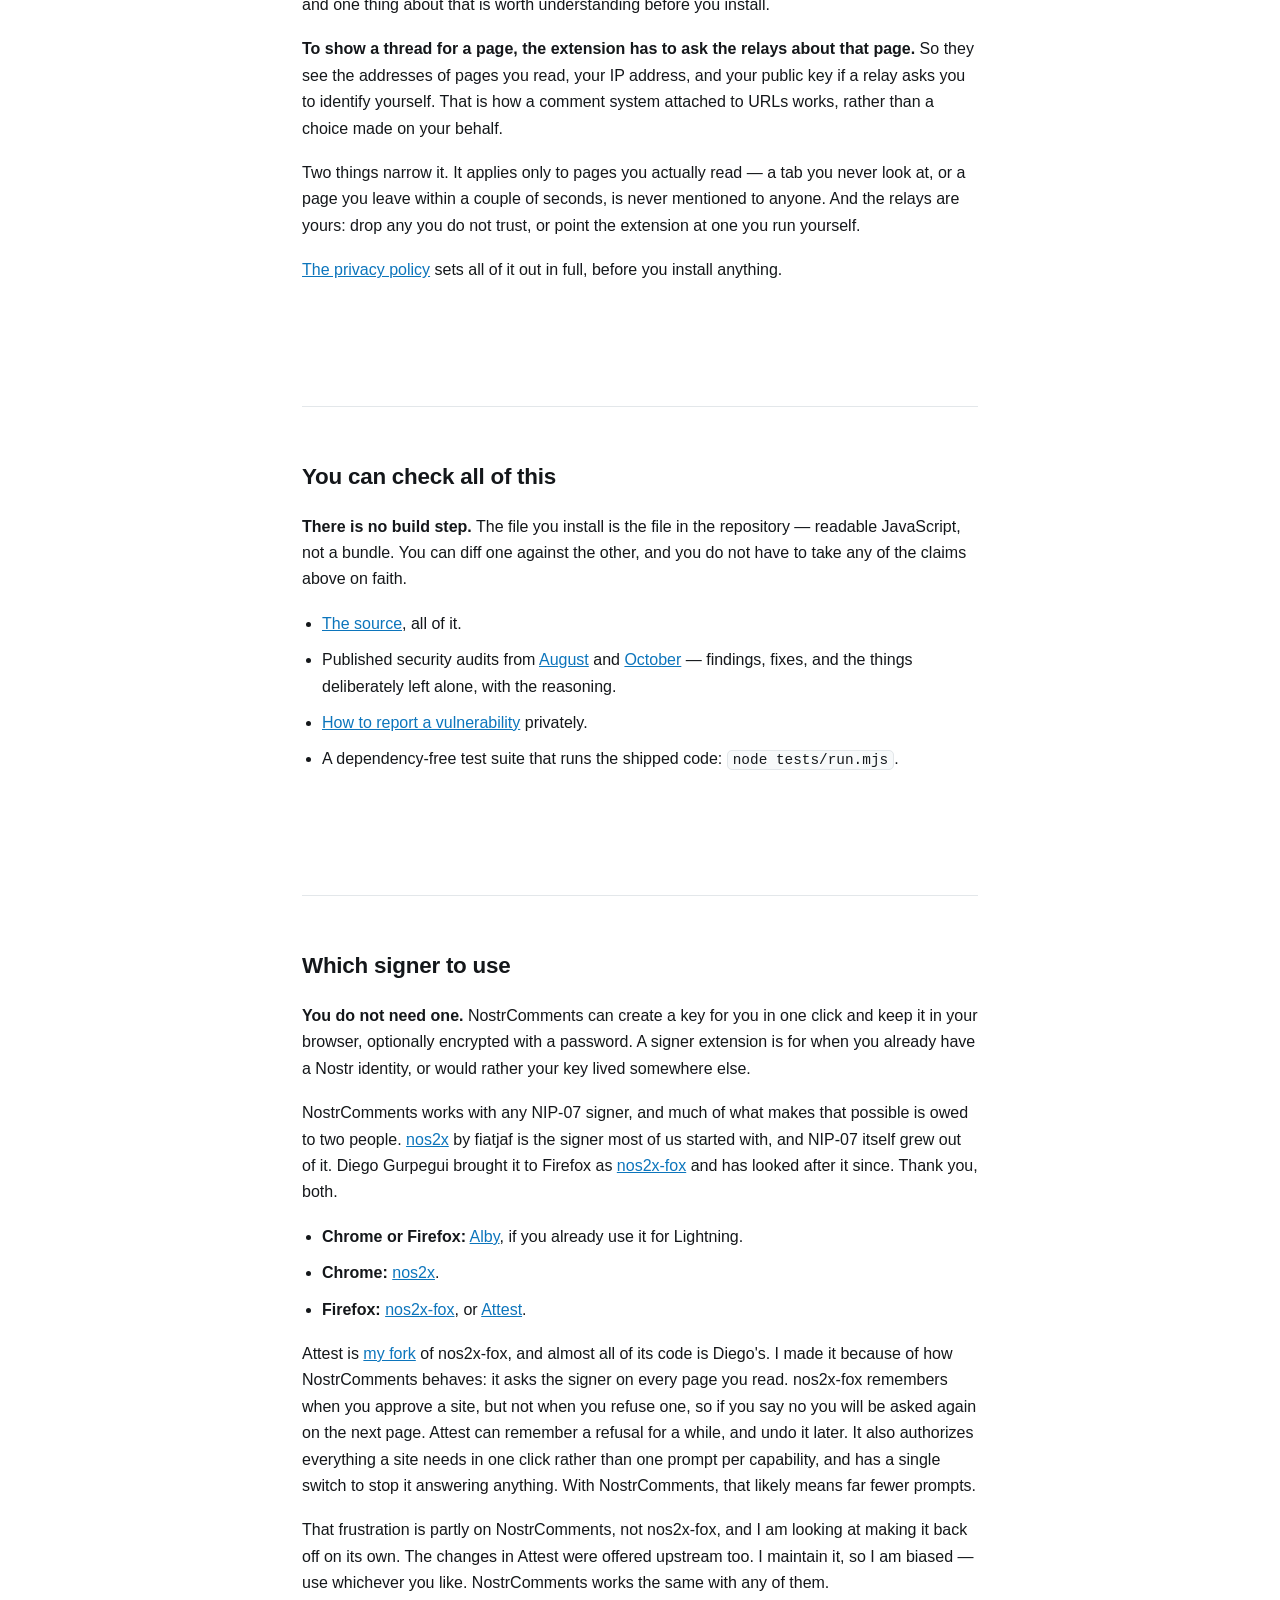
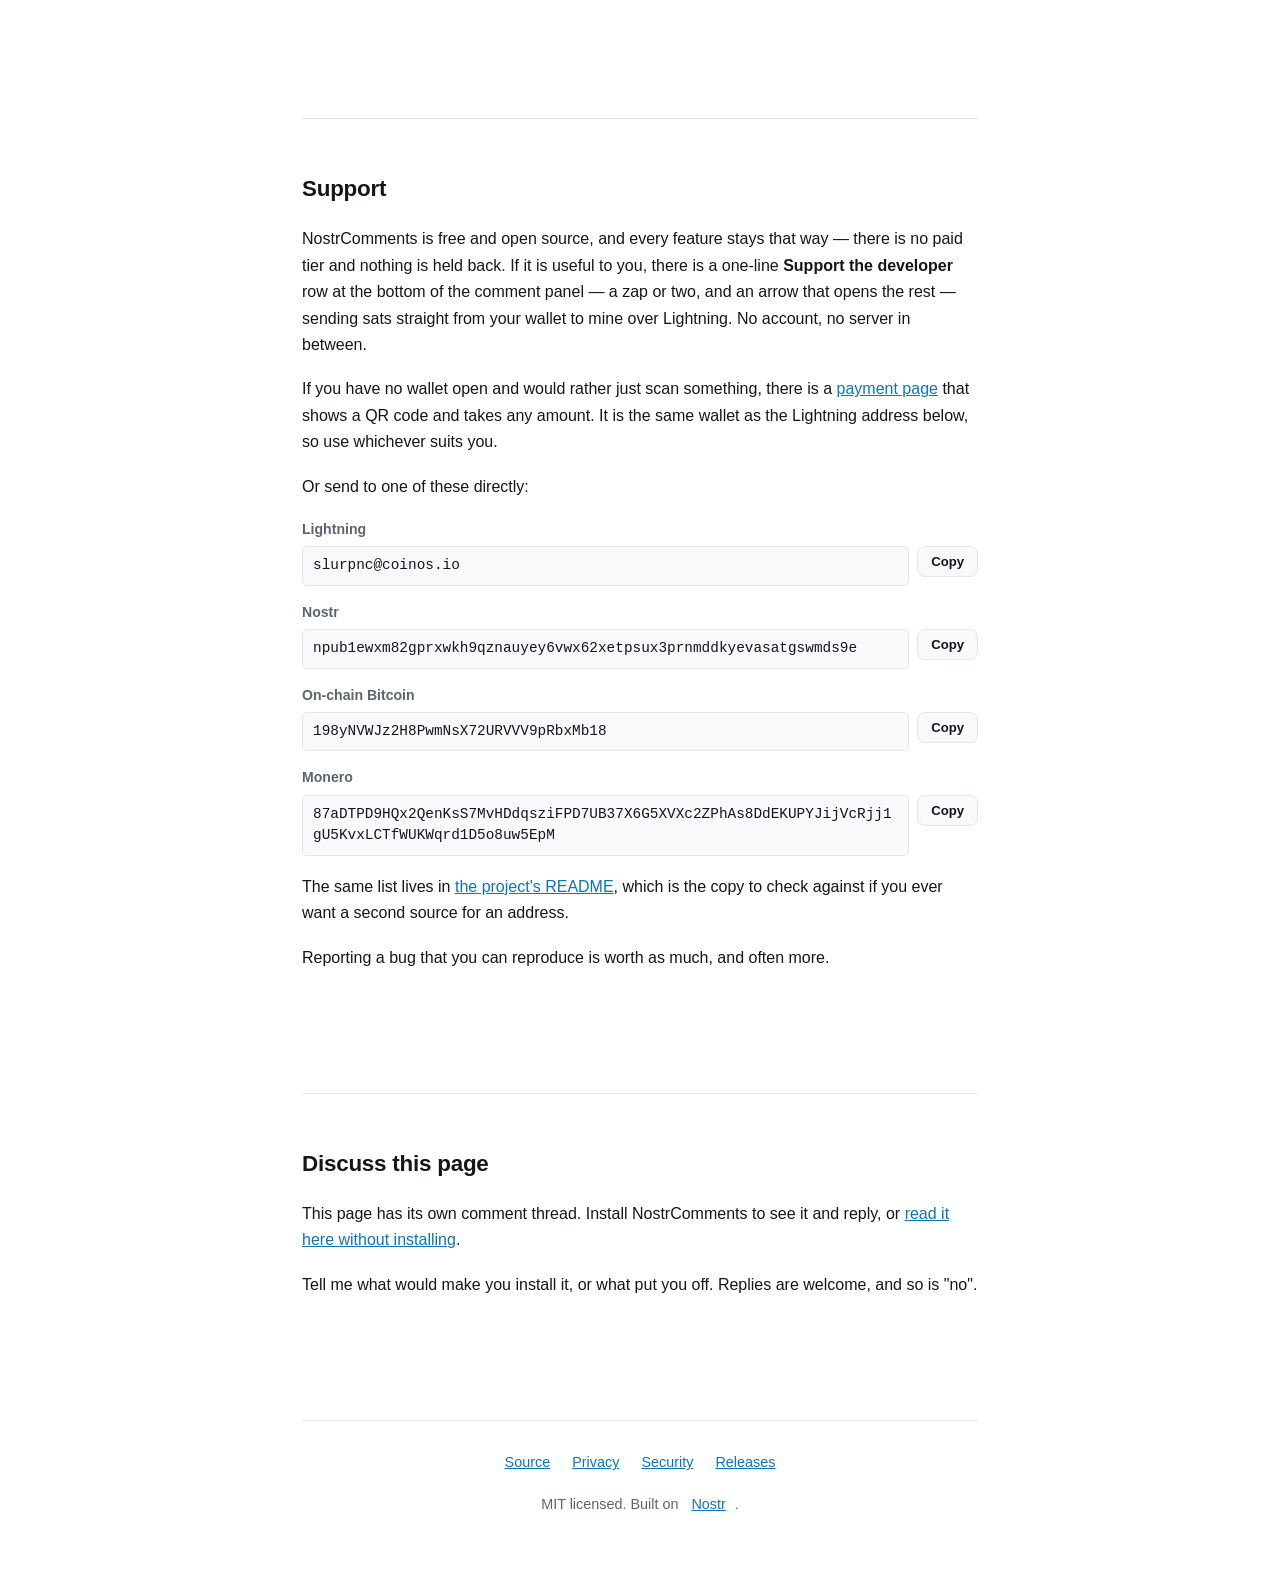
==== commit ae1447d2: "Lead the landing page with the slogan, a screenshot and what it is for" ====
--- a/index.html
+++ b/index.html
@@ -3,13 +3,13 @@
 <head>
 <meta charset="utf-8">
 <meta name="viewport" content="width=device-width, initial-scale=1">
-<title>NostrComments — a comment thread on any page, that the page owner cannot delete</title>
-<meta name="description" content="A browser extension that attaches a comment thread to any URL. The comments live on Nostr relays instead of on the site being discussed, so the site cannot remove them.">
+<title>NostrComments — the comment section no website can close</title>
+<meta name="description" content="The comment section no website can close. A browser extension that puts a thread on every web page and keeps it on public Nostr relays, not on the site, so the site cannot remove it. No account, no server, no tracking.">
 <link rel="icon" href="/favicon.svg" type="image/svg+xml">
 <link rel="icon" href="/favicon.png" sizes="128x128" type="image/png">
 <link rel="apple-touch-icon" href="/favicon.png">
-<meta property="og:title" content="NostrComments">
-<meta property="og:description" content="A comment thread on any page, stored on Nostr relays rather than on the site being discussed.">
+<meta property="og:title" content="NostrComments — the comment section no website can close">
+<meta property="og:description" content="A thread on every web page, kept on Nostr relays, not on the site. No account, no server, no tracking.">
 <meta property="og:type" content="website">
 <meta property="og:url" content="https://briskness-byte.github.io/">
 <meta property="og:image" content="https://briskness-byte.github.io/demo-poster.png">
@@ -41,7 +41,8 @@
 
 /* ---- header ------------------------------------------------------------ */
 header{text-align:center; padding:72px 0 8px}
-header img{width:88px; height:88px; border-radius:20px; display:block; margin:0 auto 22px}
+header img{width:72px; height:72px; border-radius:18px; display:block; margin:0 auto 14px}
+.brand{font-weight:700; font-size:1.05rem; color:var(--brand); margin:0 0 10px; letter-spacing:.01em}
 h1{font-size:2.5rem; line-height:1.15; margin:0 0 14px; letter-spacing:-.02em}
 .tagline{font-size:1.2rem; color:var(--muted); margin:0 auto; max-width:34em}
 
@@ -56,6 +57,7 @@
 .btn.alt{background:transparent; color:var(--brand)}
 .btn svg{width:19px; height:19px; flex:none}
 .note{text-align:center; color:var(--muted); font-size:.9rem; margin:16px 0 0}
+.shot{display:block; width:100%; height:auto; margin:40px 0 0; border-radius:13px; border:1px solid var(--line)}
 
 /* ---- sections ---------------------------------------------------------- */
 section{padding:52px 0; border-top:1px solid var(--line); margin-top:52px}
@@ -109,10 +111,11 @@
 
 <header>
   <img src="/favicon.svg" alt="">
-  <h1>NostrComments</h1>
+  <p class="brand">NostrComments</p>
+  <h1>The comment section no website can close</h1>
   <p class="tagline">
-    A comment thread on any page on the web — stored on Nostr relays rather than on the site being
-    discussed, so the site owner cannot delete it.
+    A thread on every web page, kept on public Nostr relays instead of on the site, so the site
+    cannot remove it. No account, no email, no tracking, and no server in between.
   </p>
 </header>
 
@@ -128,18 +131,34 @@
 </div>
 
 <p class="note">
-  Free and open source. No account, no sign-up, no server. The Chrome version also runs in Brave
-  and Edge.
+  Free and open source. The Chrome version also runs in Brave and Edge.<br>
+  Rather look first? <a href="/thread/">Read the thread on any page</a>, no install needed.
+  Run a site? <a href="/embed/">Show its thread under your articles</a>.
 </p>
 
-<p class="note">
-  Rather look first? <a href="/thread/">Read the thread on any page</a> — no install, no account.
-</p>
-
-<p class="note">
-  Run a site? <a href="/embed/">Show its thread under your articles</a> — your readers see the
-  comments without installing anything.
-</p>
+<img class="shot" src="/screenshot.png" width="1280" height="800"
+     alt="The NostrComments panel open over a news article: a comment thread with votes, replies and zaps">
+
+<section>
+  <h2>What it is for</h2>
+  <div class="cards">
+    <div class="card">
+      <h3>Warning the next visitor</h3>
+      <p>A shop that never delivered, a seller who vanished, an offer that is too good to be true.
+        One comment already helps the next person, even if nobody ever replies.</p>
+    </div>
+    <div class="card">
+      <h3>Discussing the news</h3>
+      <p>On the sites that closed their comment section, and on the stories where the comments
+        were switched off within a day.</p>
+    </div>
+    <div class="card">
+      <h3>Adding context</h3>
+      <p>To a company announcement, a government page or a press release, where the people who
+        published it are not the ones who decide what is said underneath.</p>
+    </div>
+  </div>
+</section>
 
 <section>
   <h2>What it looks like</h2>
@@ -228,7 +247,8 @@
 
   <ul>
     <li><a href="https://github.com/briskness-byte/NostrComments">The source</a>, all of it.</li>
-    <li><a href="https://github.com/briskness-byte/NostrComments/blob/main/docs/SECURITY-AUDIT-2026-08.md">A published security audit</a>
+    <li>Published security audits from <a href="https://github.com/briskness-byte/NostrComments/blob/main/docs/SECURITY-AUDIT-2026-08.md">August</a>
+        and <a href="https://github.com/briskness-byte/NostrComments/blob/main/docs/SECURITY-AUDIT-2026-10.md">October</a>
         — findings, fixes, and the things deliberately left alone, with the reasoning.</li>
     <li><a href="https://github.com/briskness-byte/NostrComments/blob/main/SECURITY.md">How to report a vulnerability</a>
         privately.</li>
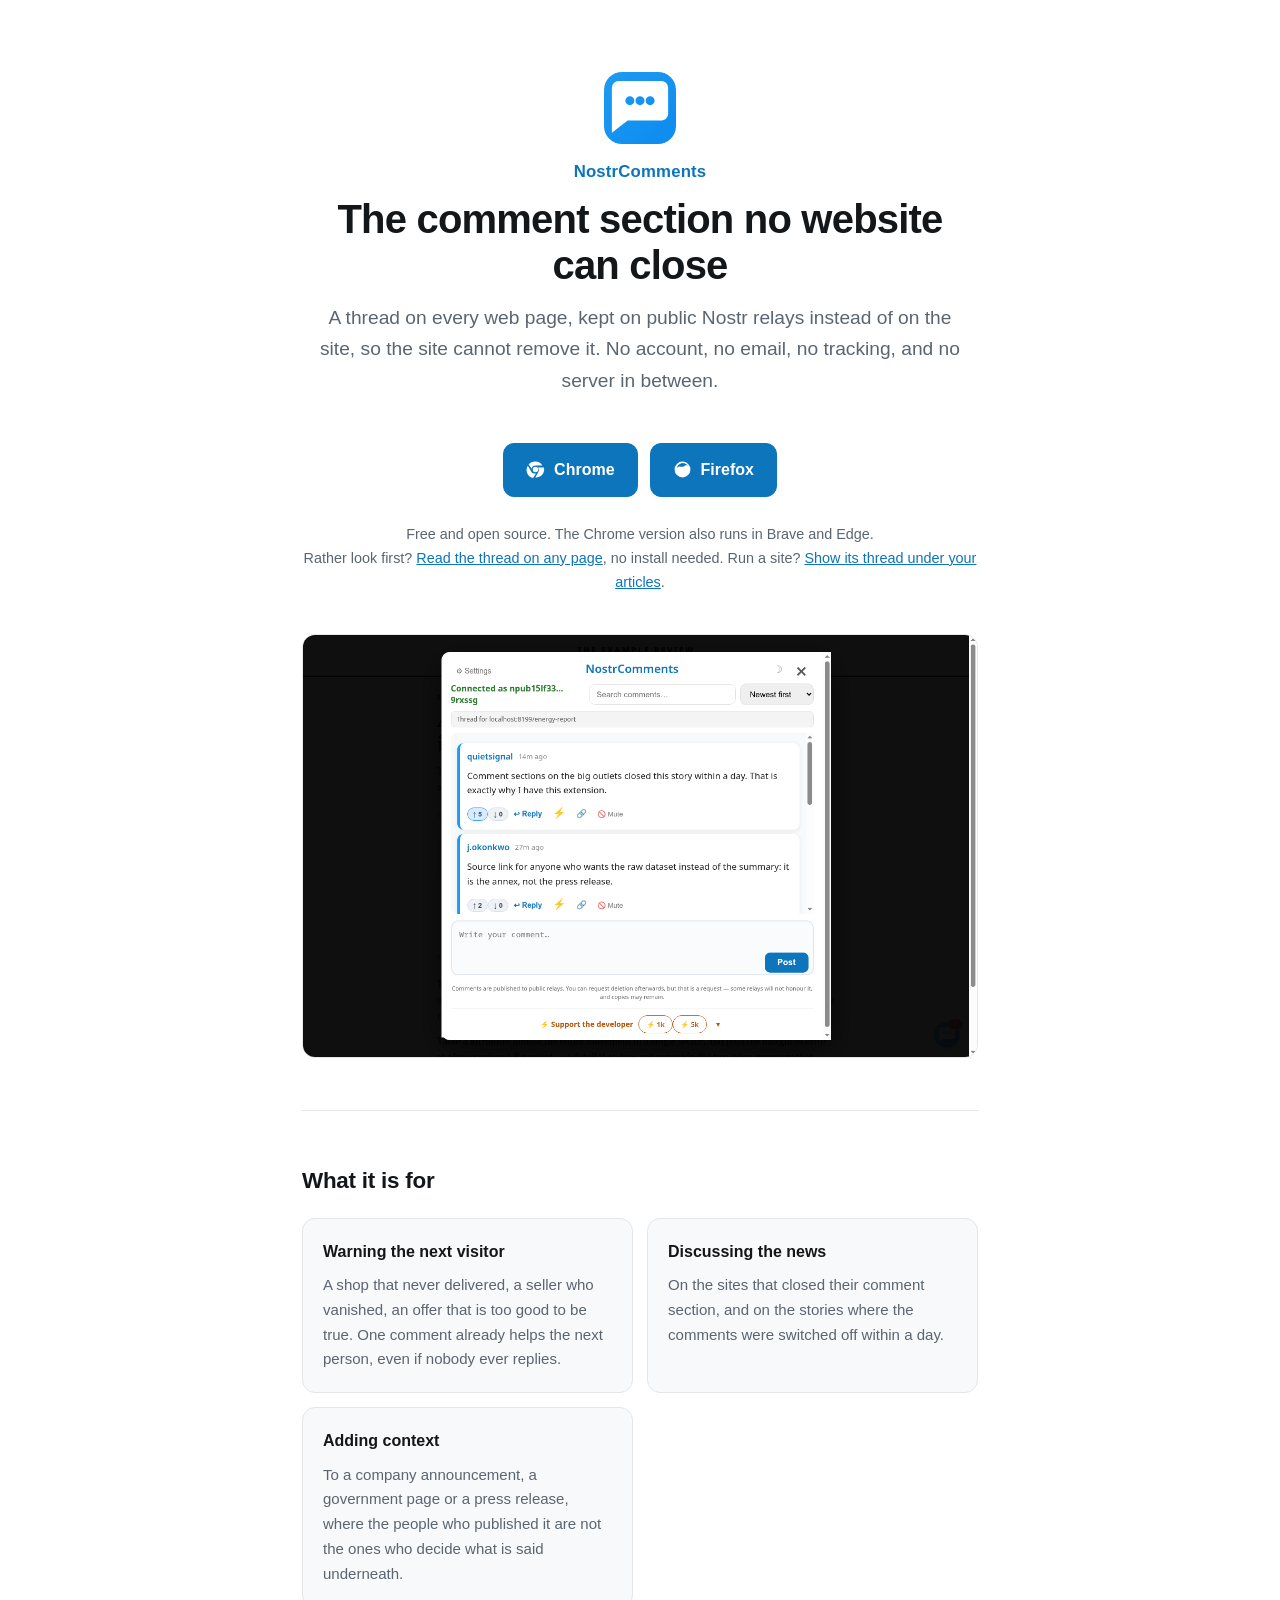
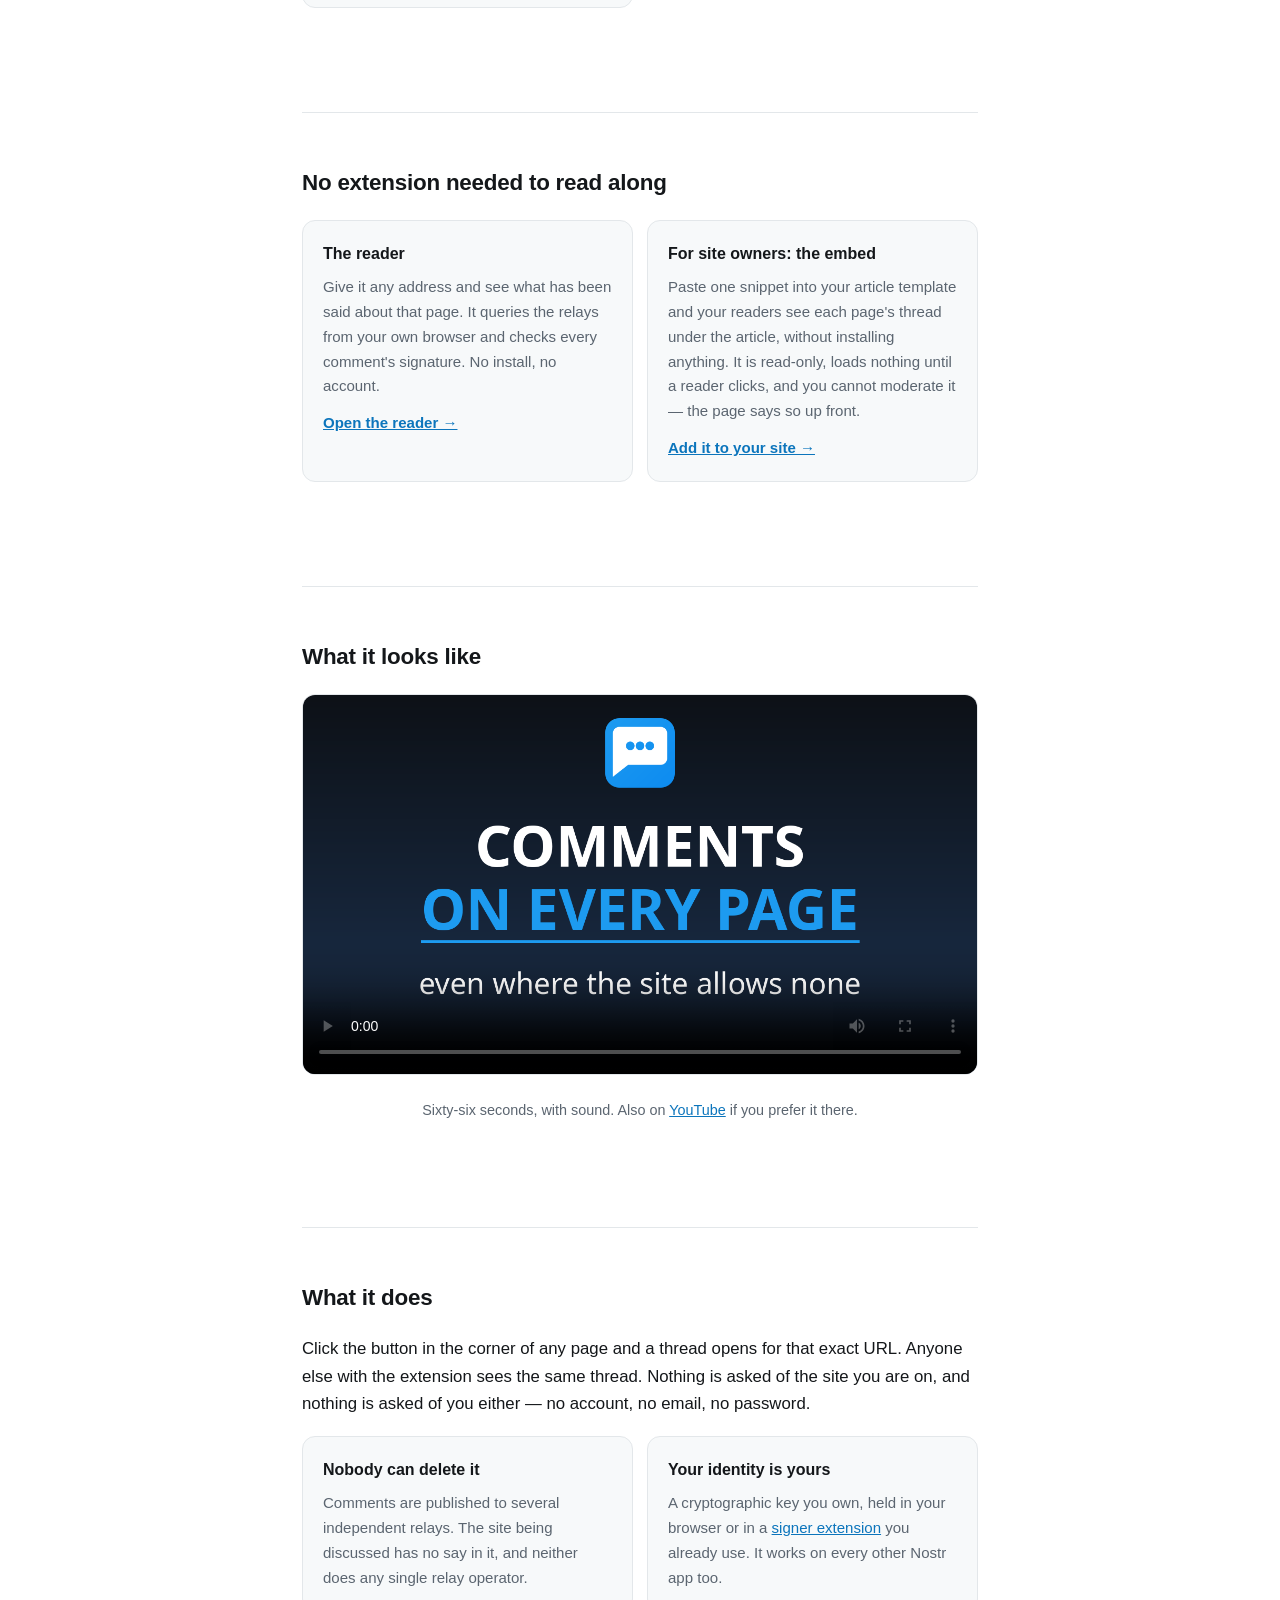
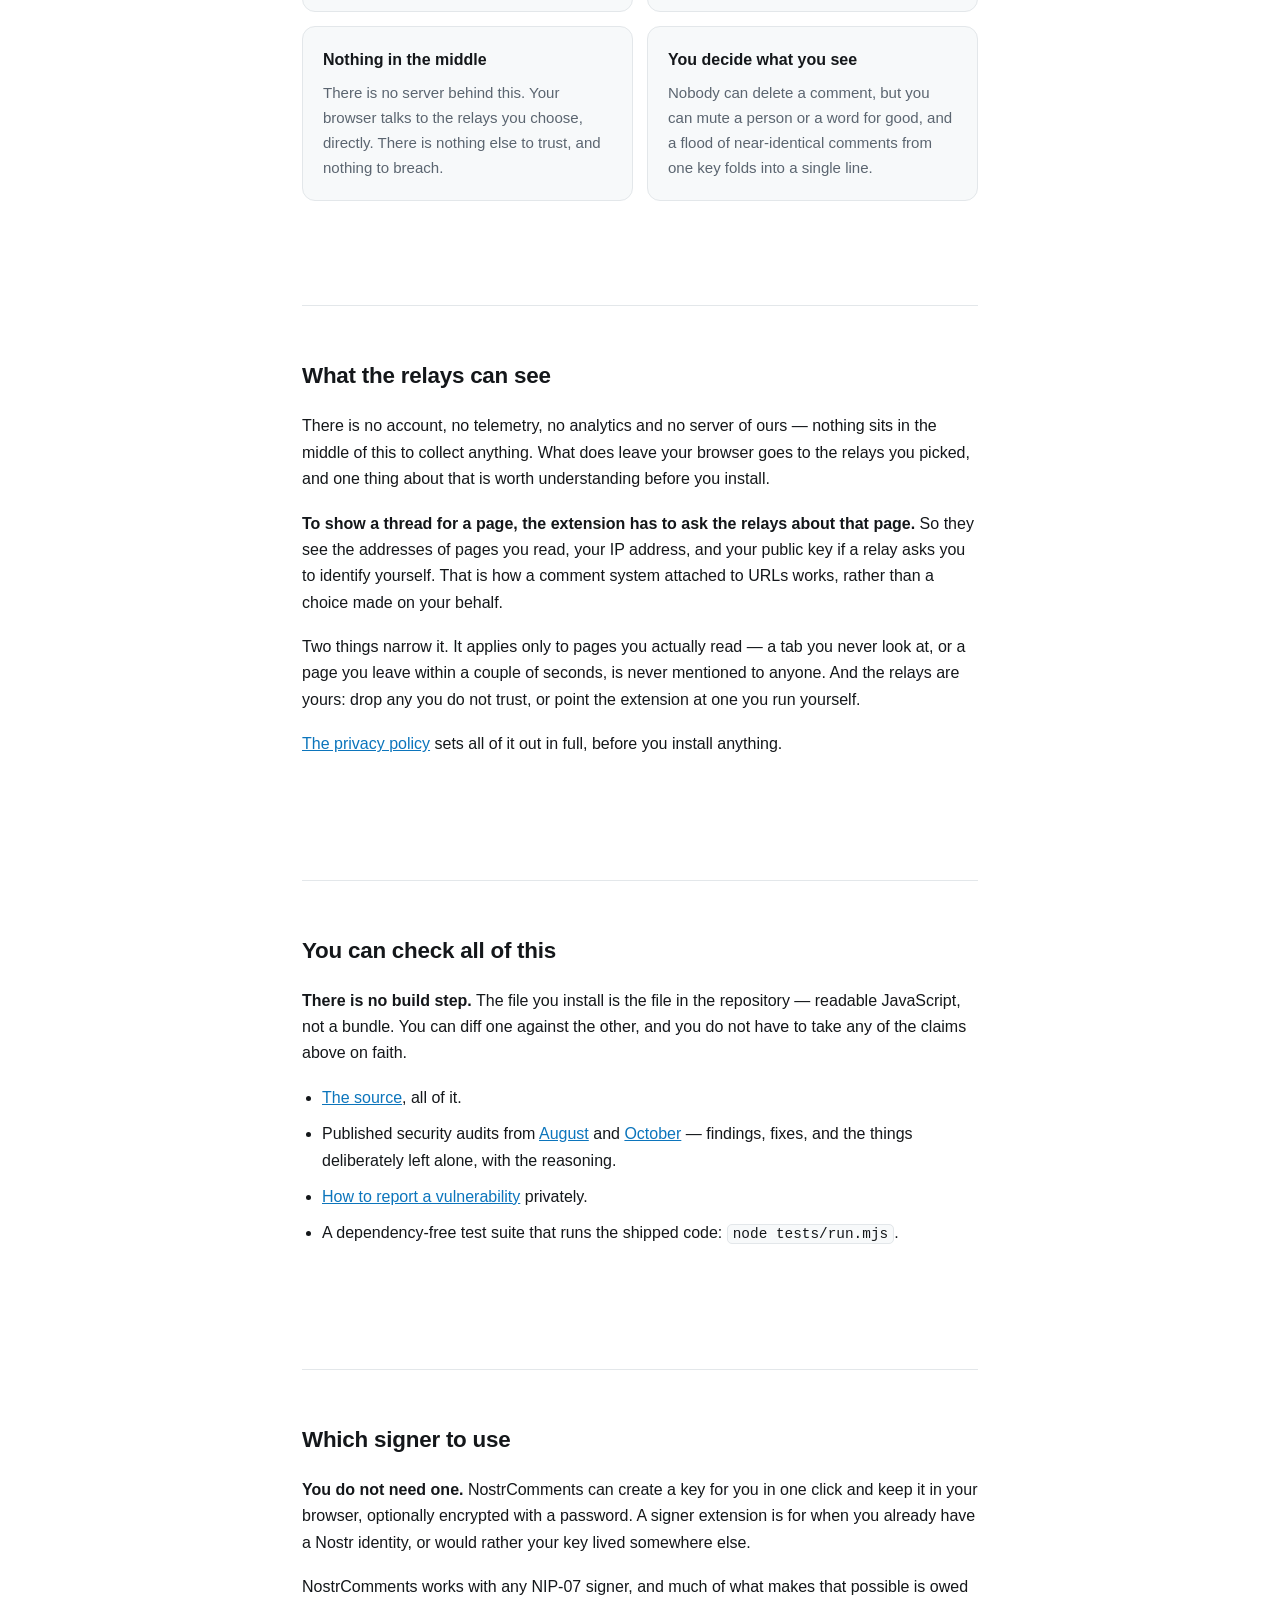
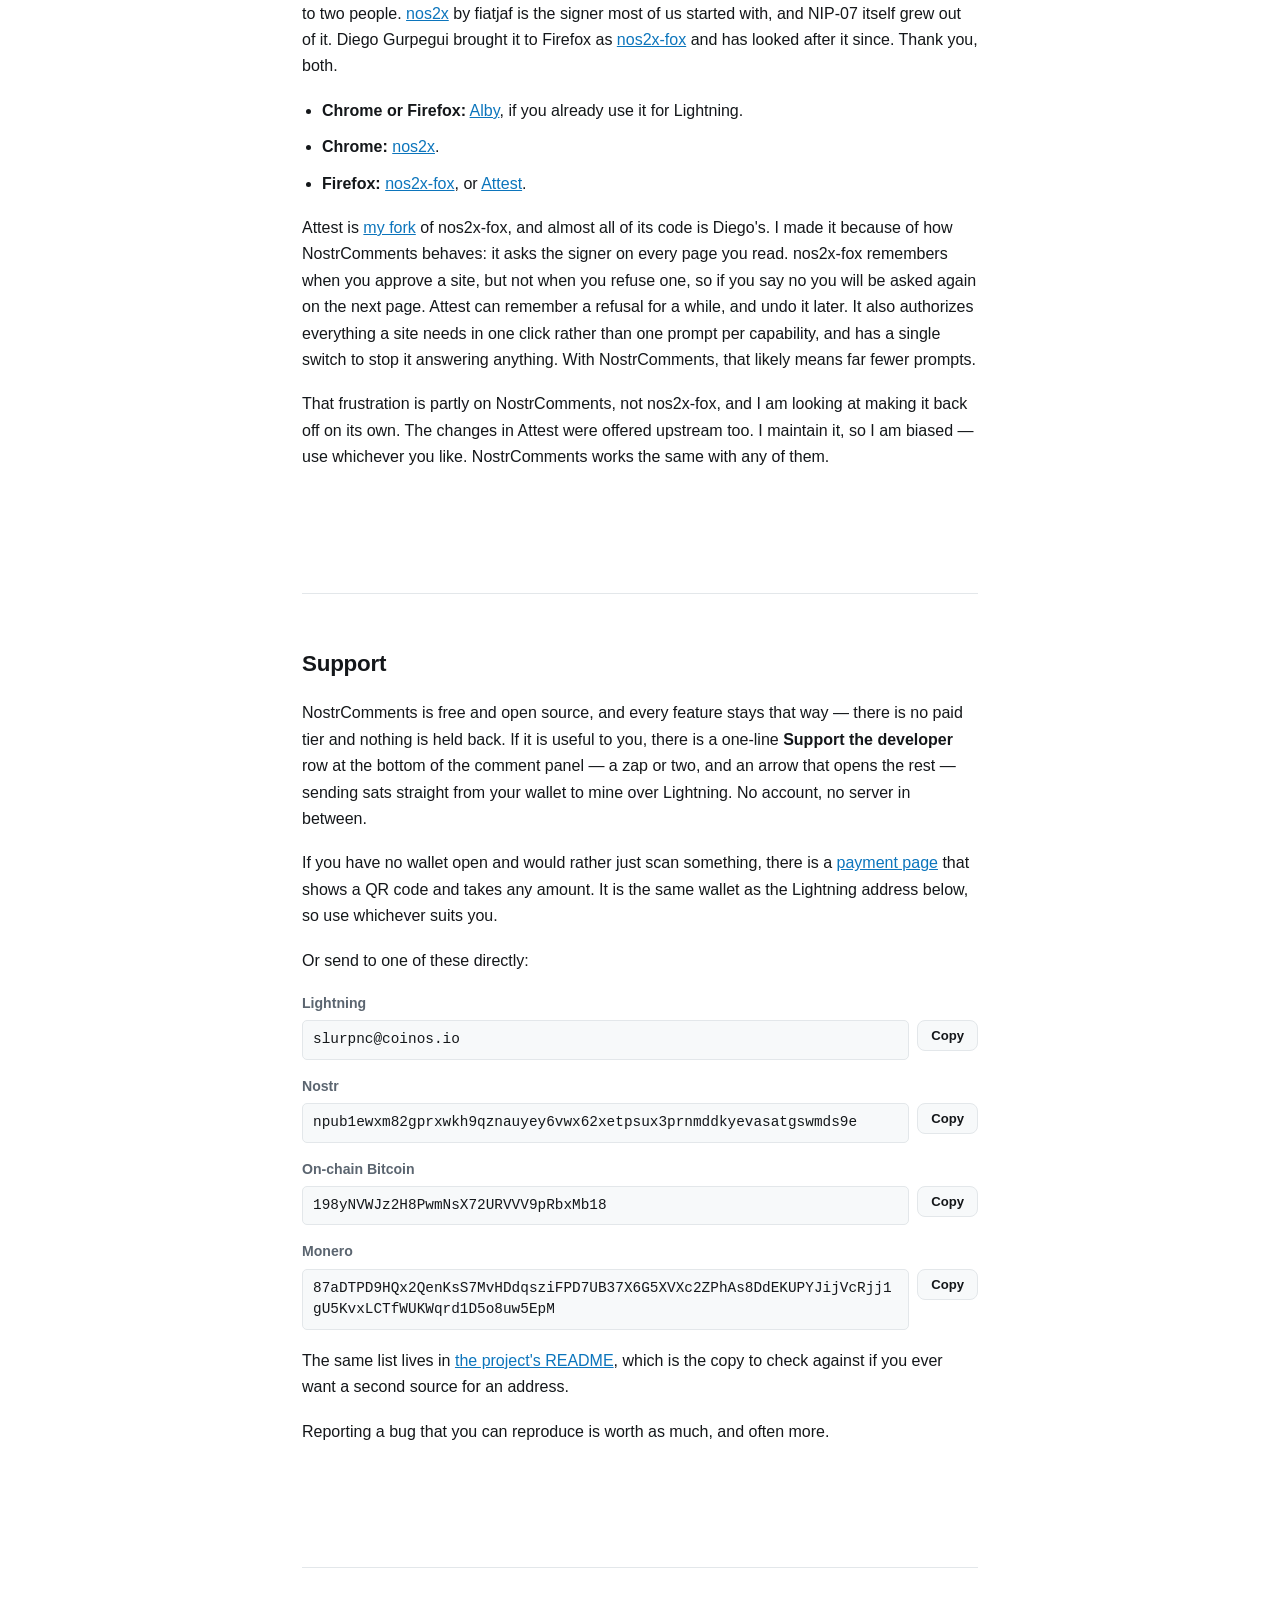
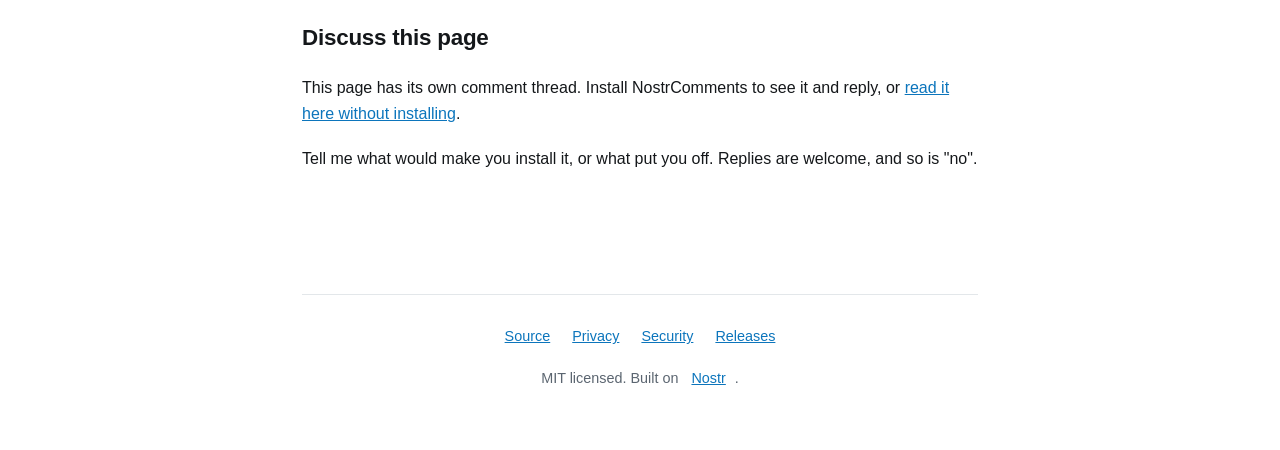
==== commit 9f152434: "Give the reader and the embed their own section on the landing page" ====
--- a/index.html
+++ b/index.html
@@ -71,6 +71,8 @@
 .card{background:var(--card); border:1px solid var(--line); border-radius:13px; padding:20px}
 .card h3{margin:0 0 8px; font-size:1rem}
 .card p{margin:0; color:var(--muted); font-size:.94rem}
+.card p + p{margin-top:12px}
+.card .go{font-weight:600}
 
 code{
   font-family:ui-monospace,SFMono-Regular,Menlo,Consolas,monospace; font-size:.9em;
@@ -156,6 +158,25 @@
       <h3>Adding context</h3>
       <p>To a company announcement, a government page or a press release, where the people who
         published it are not the ones who decide what is said underneath.</p>
+    </div>
+  </div>
+</section>
+
+<section>
+  <h2>No extension needed to read along</h2>
+  <div class="cards">
+    <div class="card">
+      <h3>The reader</h3>
+      <p>Give it any address and see what has been said about that page. It queries the relays from
+        your own browser and checks every comment's signature. No install, no account.</p>
+      <p><a class="go" href="/thread/">Open the reader →</a></p>
+    </div>
+    <div class="card">
+      <h3>For site owners: the embed</h3>
+      <p>Paste one snippet into your article template and your readers see each page's thread
+        under the article, without installing anything. It is read-only, loads nothing until a
+        reader clicks, and you cannot moderate it — the page says so up front.</p>
+      <p><a class="go" href="/embed/">Add it to your site →</a></p>
     </div>
   </div>
 </section>
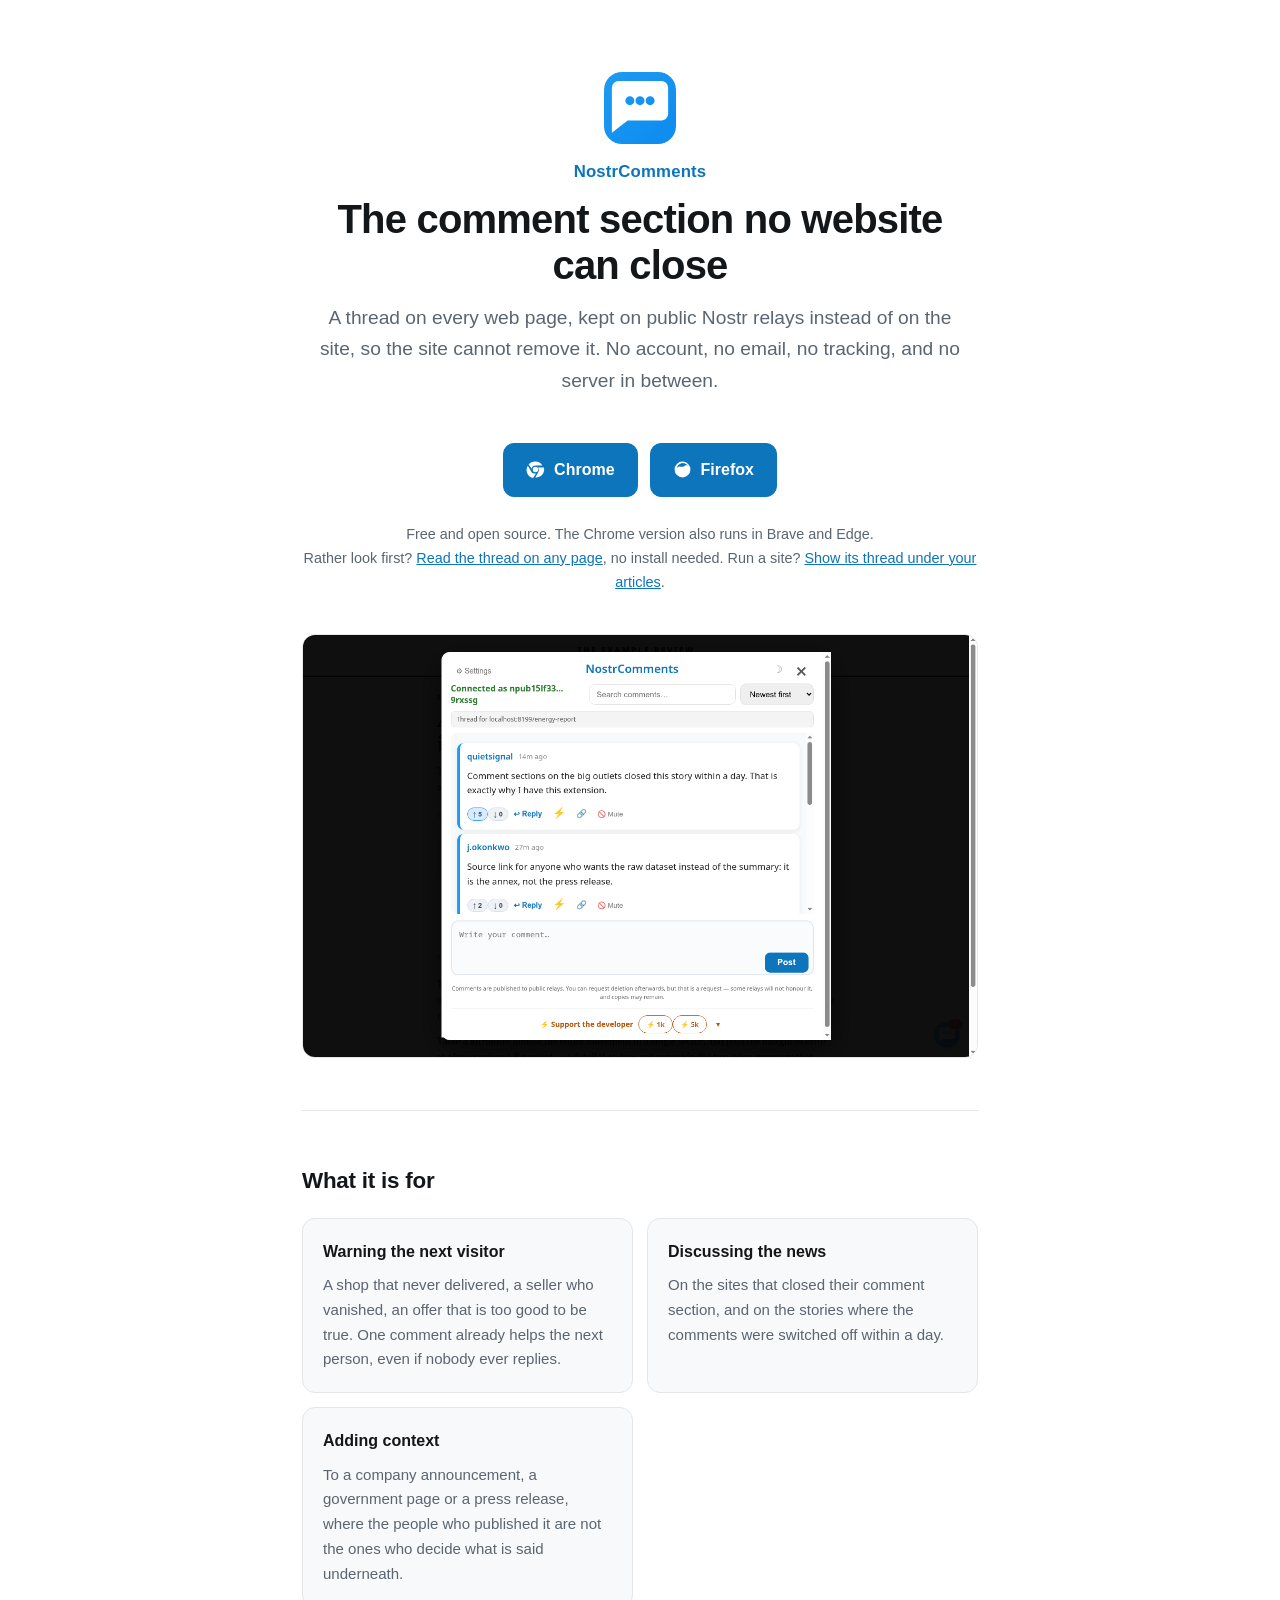
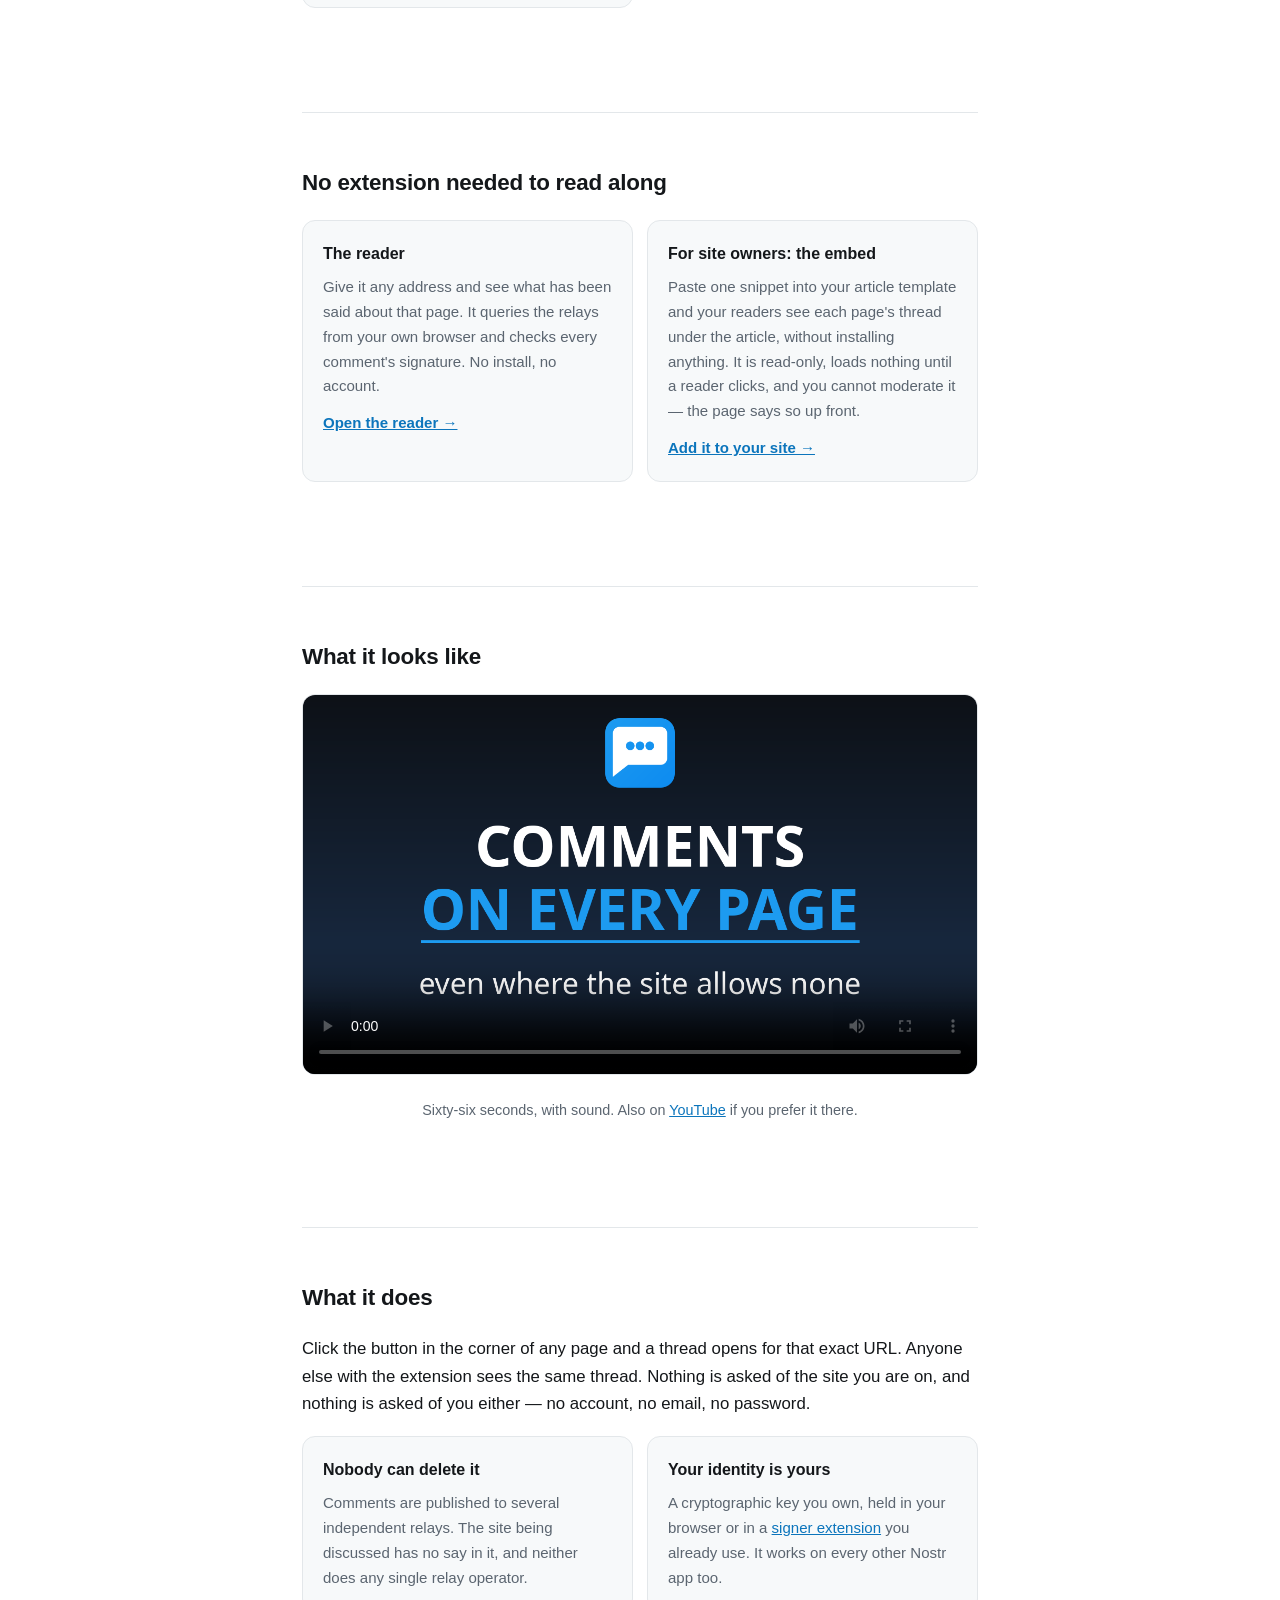
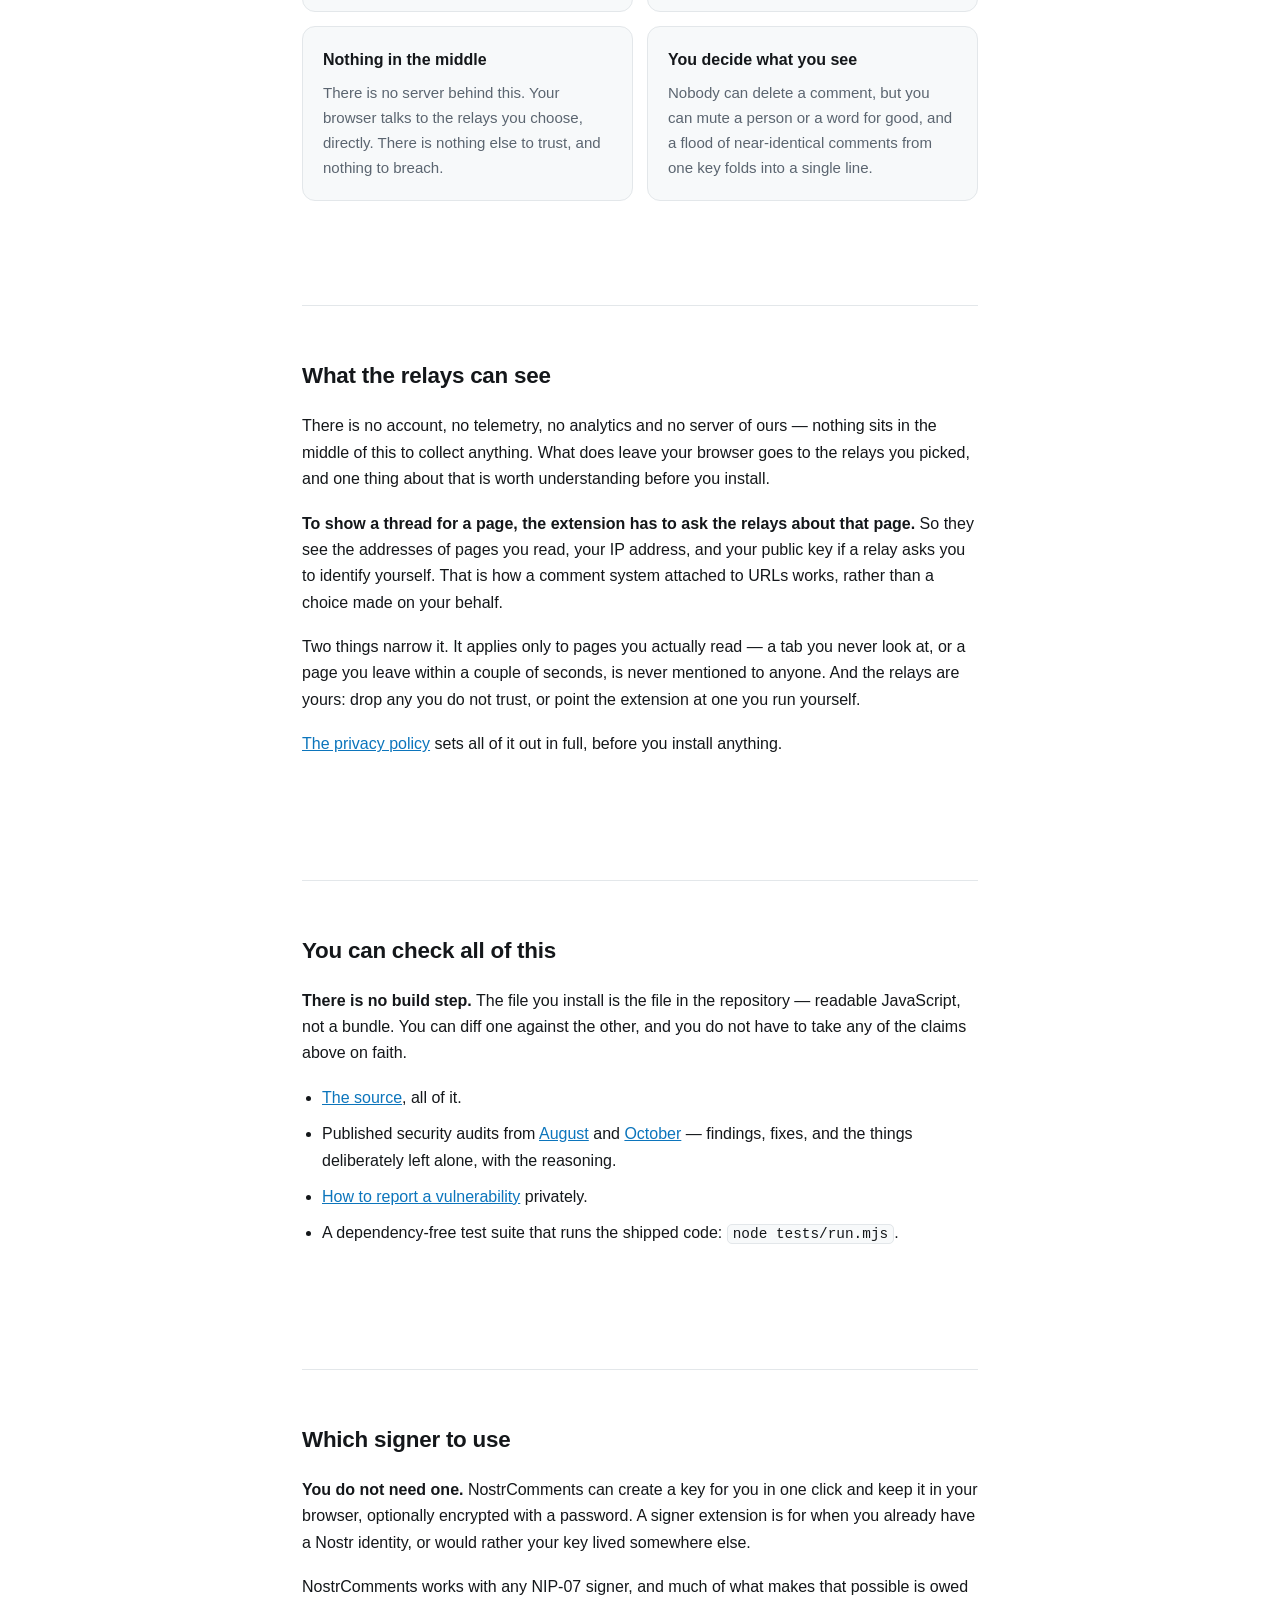
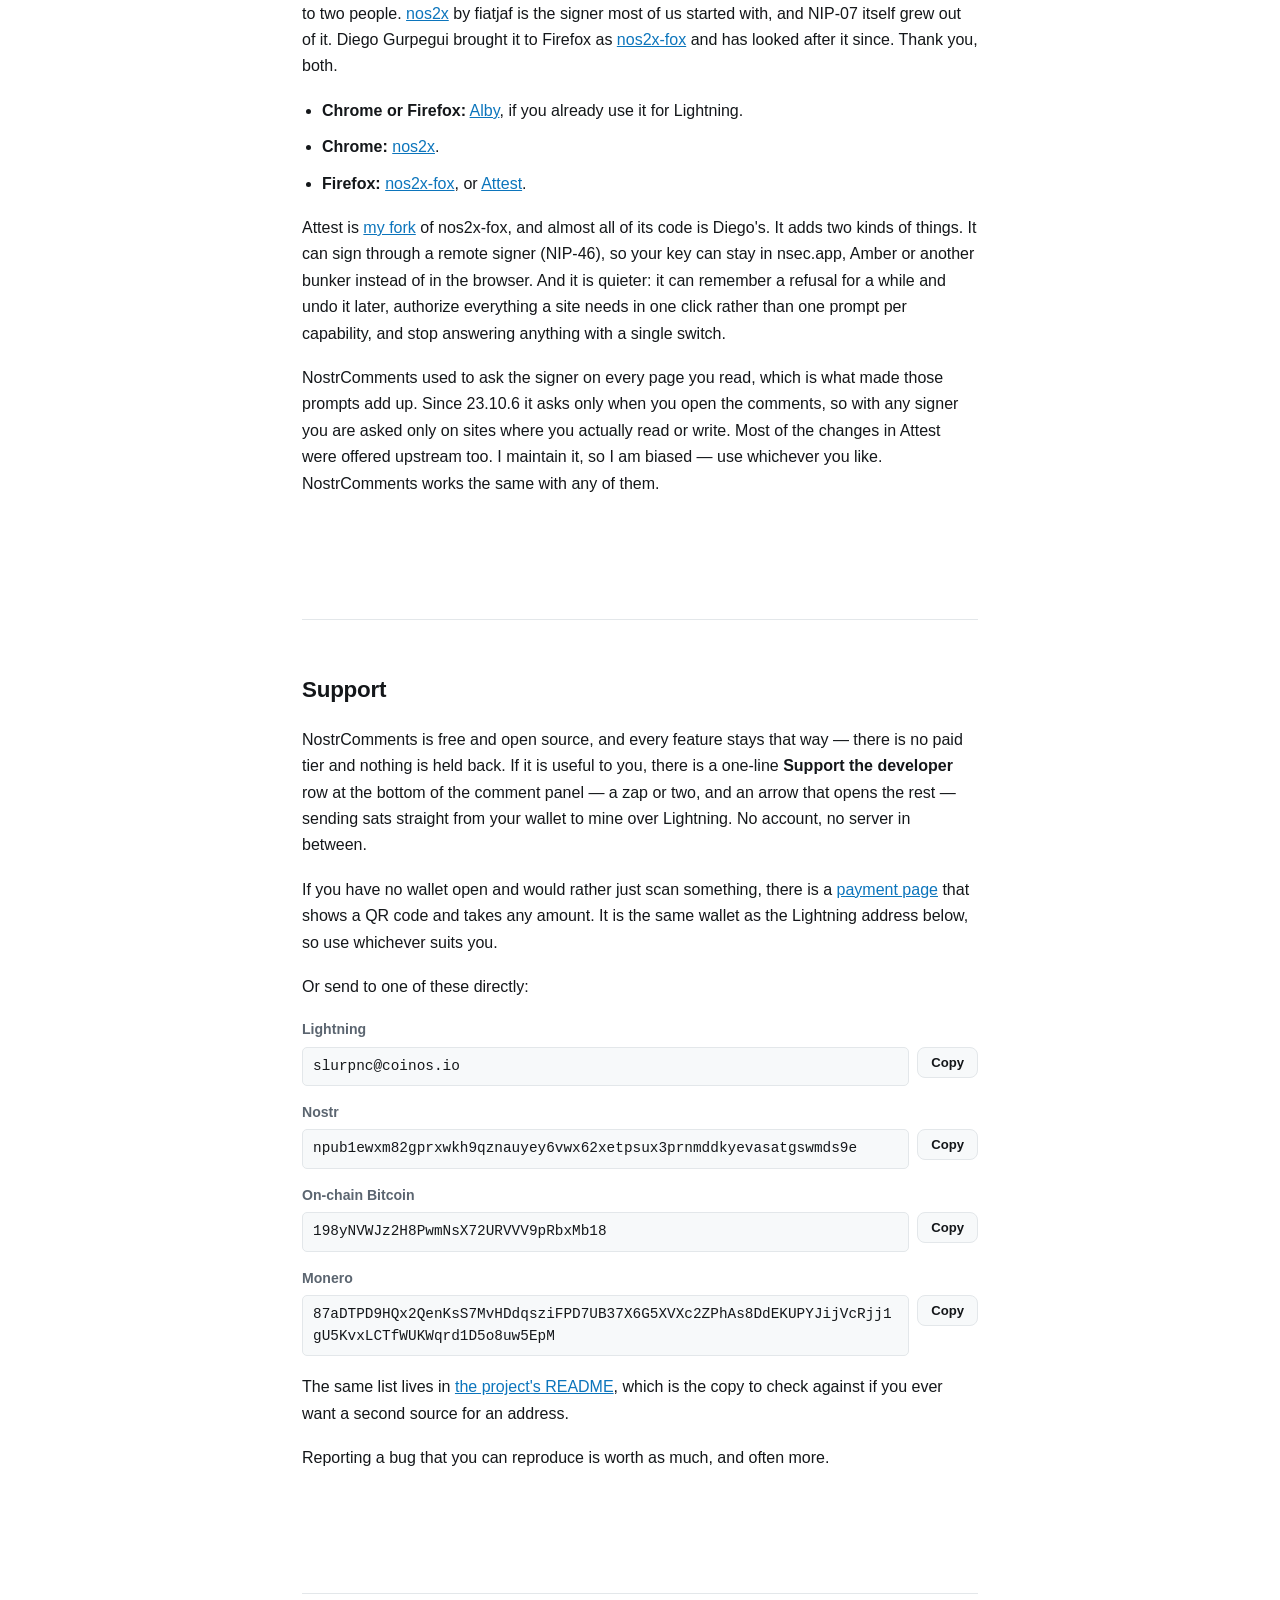
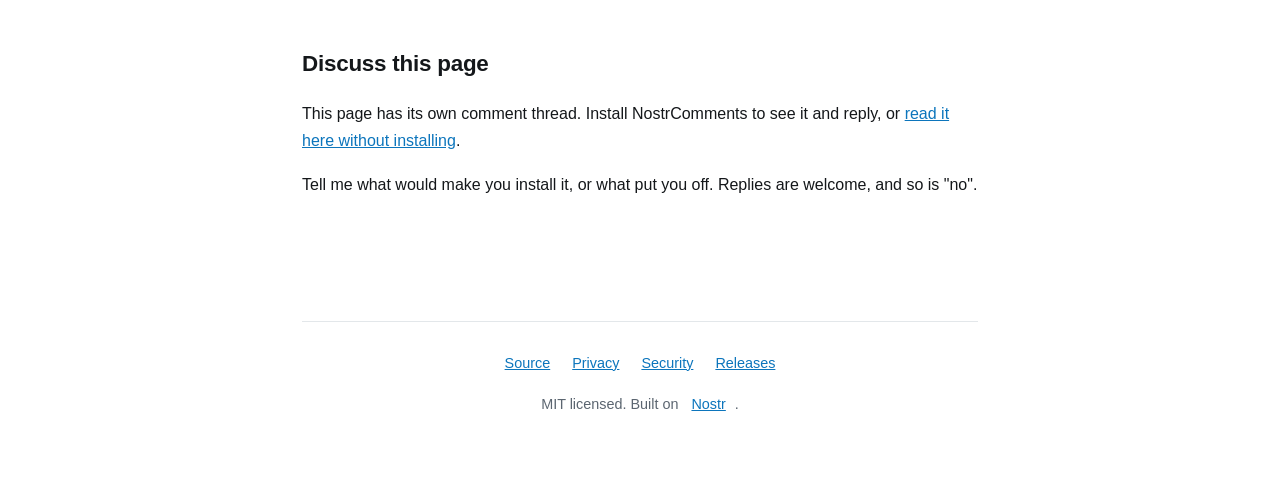
==== commit 80f77a78: "Bring the signer section up to date: Attest signs through bunkers, NostrComments asks less Attest no" ====
--- a/index.html
+++ b/index.html
@@ -306,17 +306,19 @@
 
   <p>
     Attest is <a href="https://github.com/briskness-byte/attest">my fork</a> of nos2x-fox, and
-    almost all of its code is Diego's. I made it because of how NostrComments behaves: it asks the signer on every page you read. nos2x-fox remembers when you
-    approve a site, but not when you refuse one, so if you say no you will be asked again on the next
-    page. Attest can remember a refusal for a while, and undo it later. It also authorizes everything
-    a site needs in one click rather than one prompt per capability, and has a single switch to stop
-    it answering anything. With NostrComments, that likely means far fewer prompts.
-  </p>
-
-  <p>
-    That frustration is partly on NostrComments, not nos2x-fox, and I am looking at making it back
-    off on its own. The changes in Attest were offered upstream too. I maintain it, so I am biased —
-    use whichever you like. NostrComments works the same with any of them.
+    almost all of its code is Diego's. It adds two kinds of things. It can sign through a remote
+    signer (NIP-46), so your key can stay in nsec.app, Amber or another bunker instead of in the
+    browser. And it is quieter: it can remember a refusal for a while and undo it later, authorize
+    everything a site needs in one click rather than one prompt per capability, and stop answering
+    anything with a single switch.
+  </p>
+
+  <p>
+    NostrComments used to ask the signer on every page you read, which is what made those prompts
+    add up. Since 23.10.6 it asks only when you open the comments, so with any signer you are asked
+    only on sites where you actually read or write. Most of the changes in Attest were offered
+    upstream too. I maintain it, so I am biased — use whichever you like. NostrComments works the
+    same with any of them.
   </p>
 </section>
 
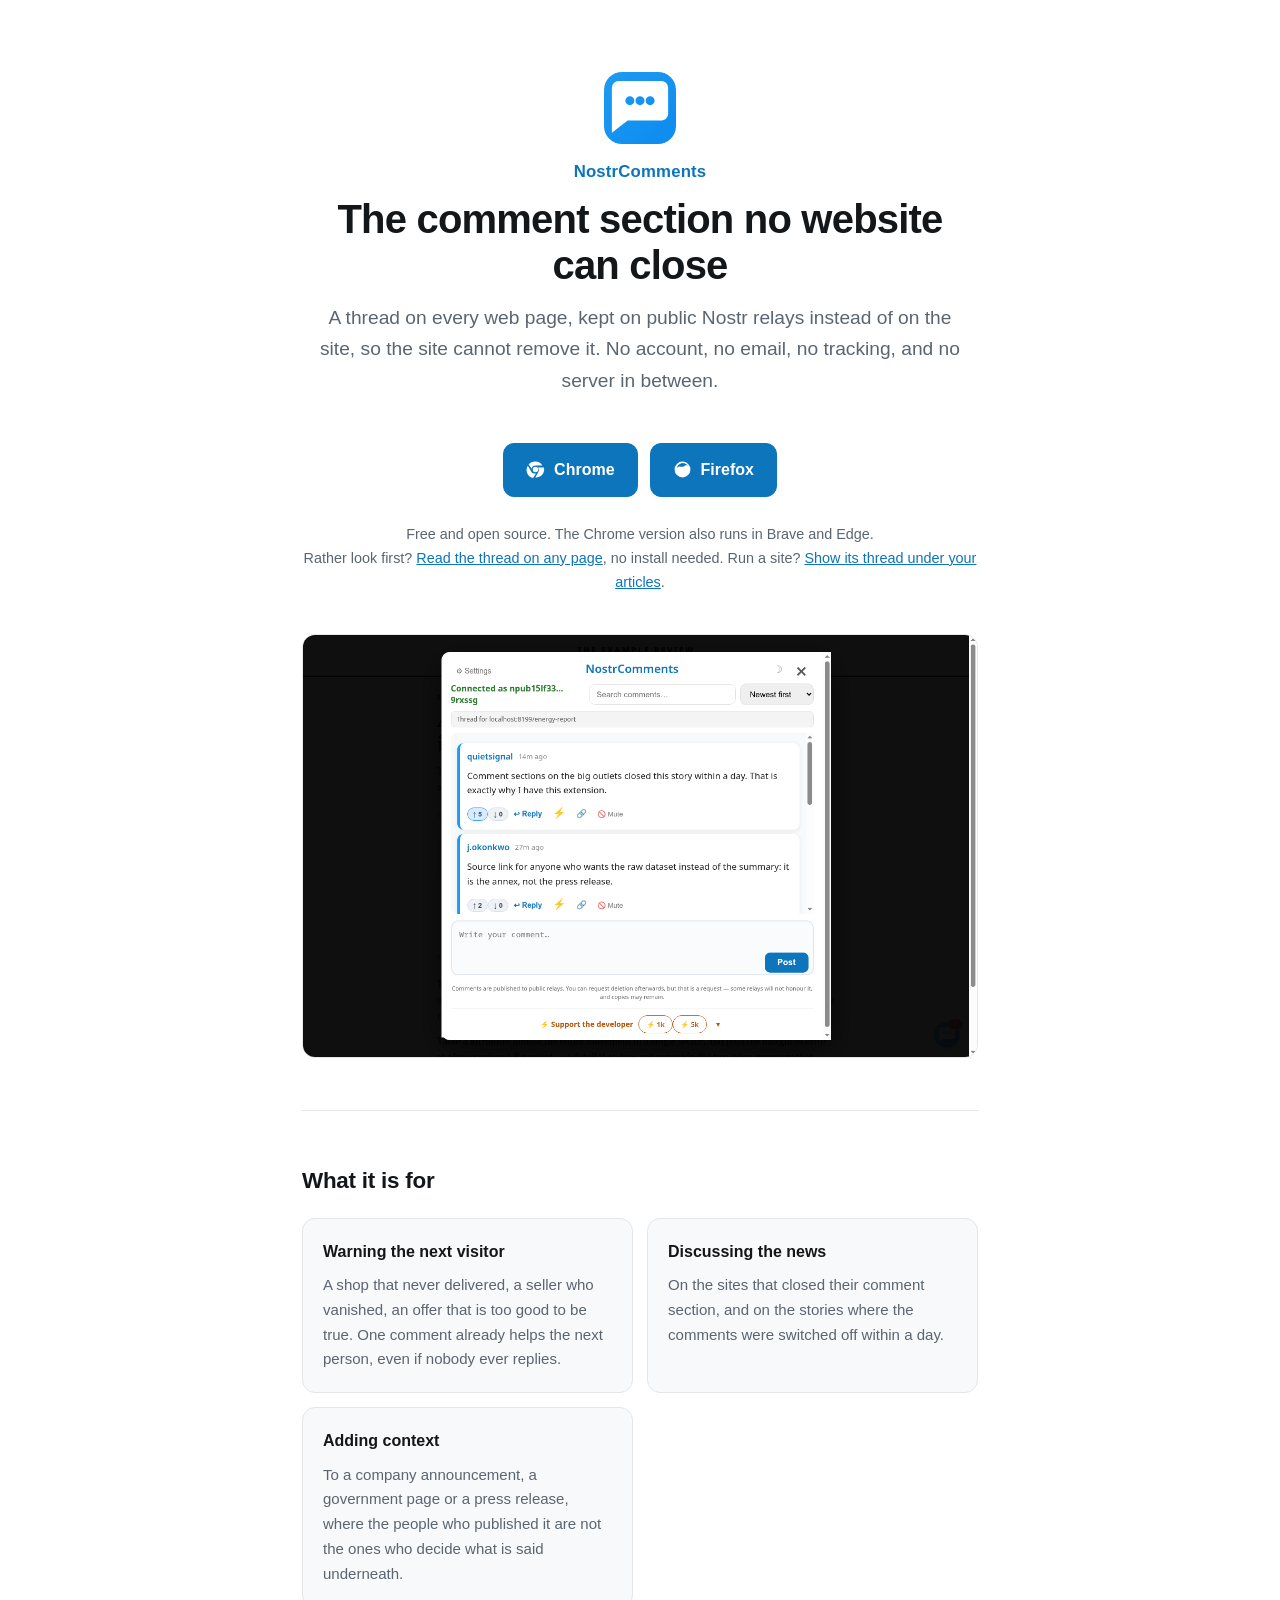
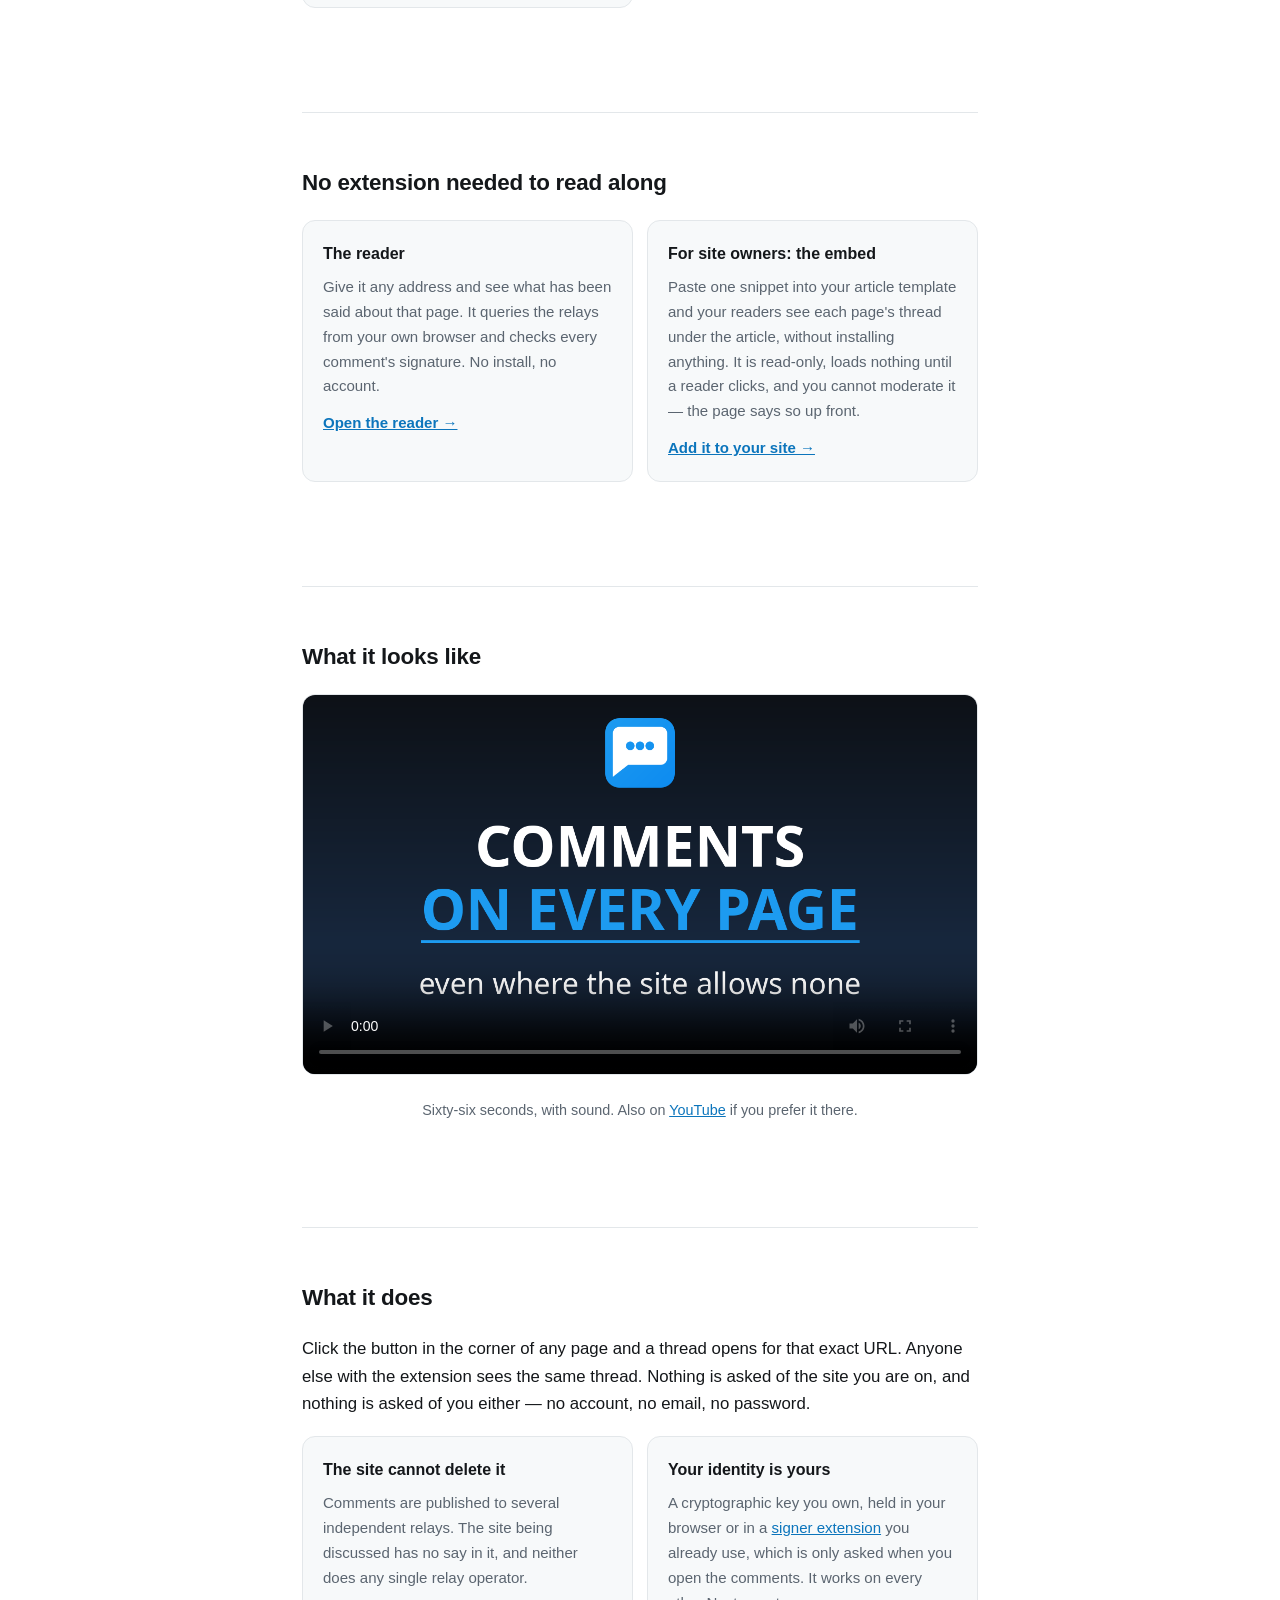
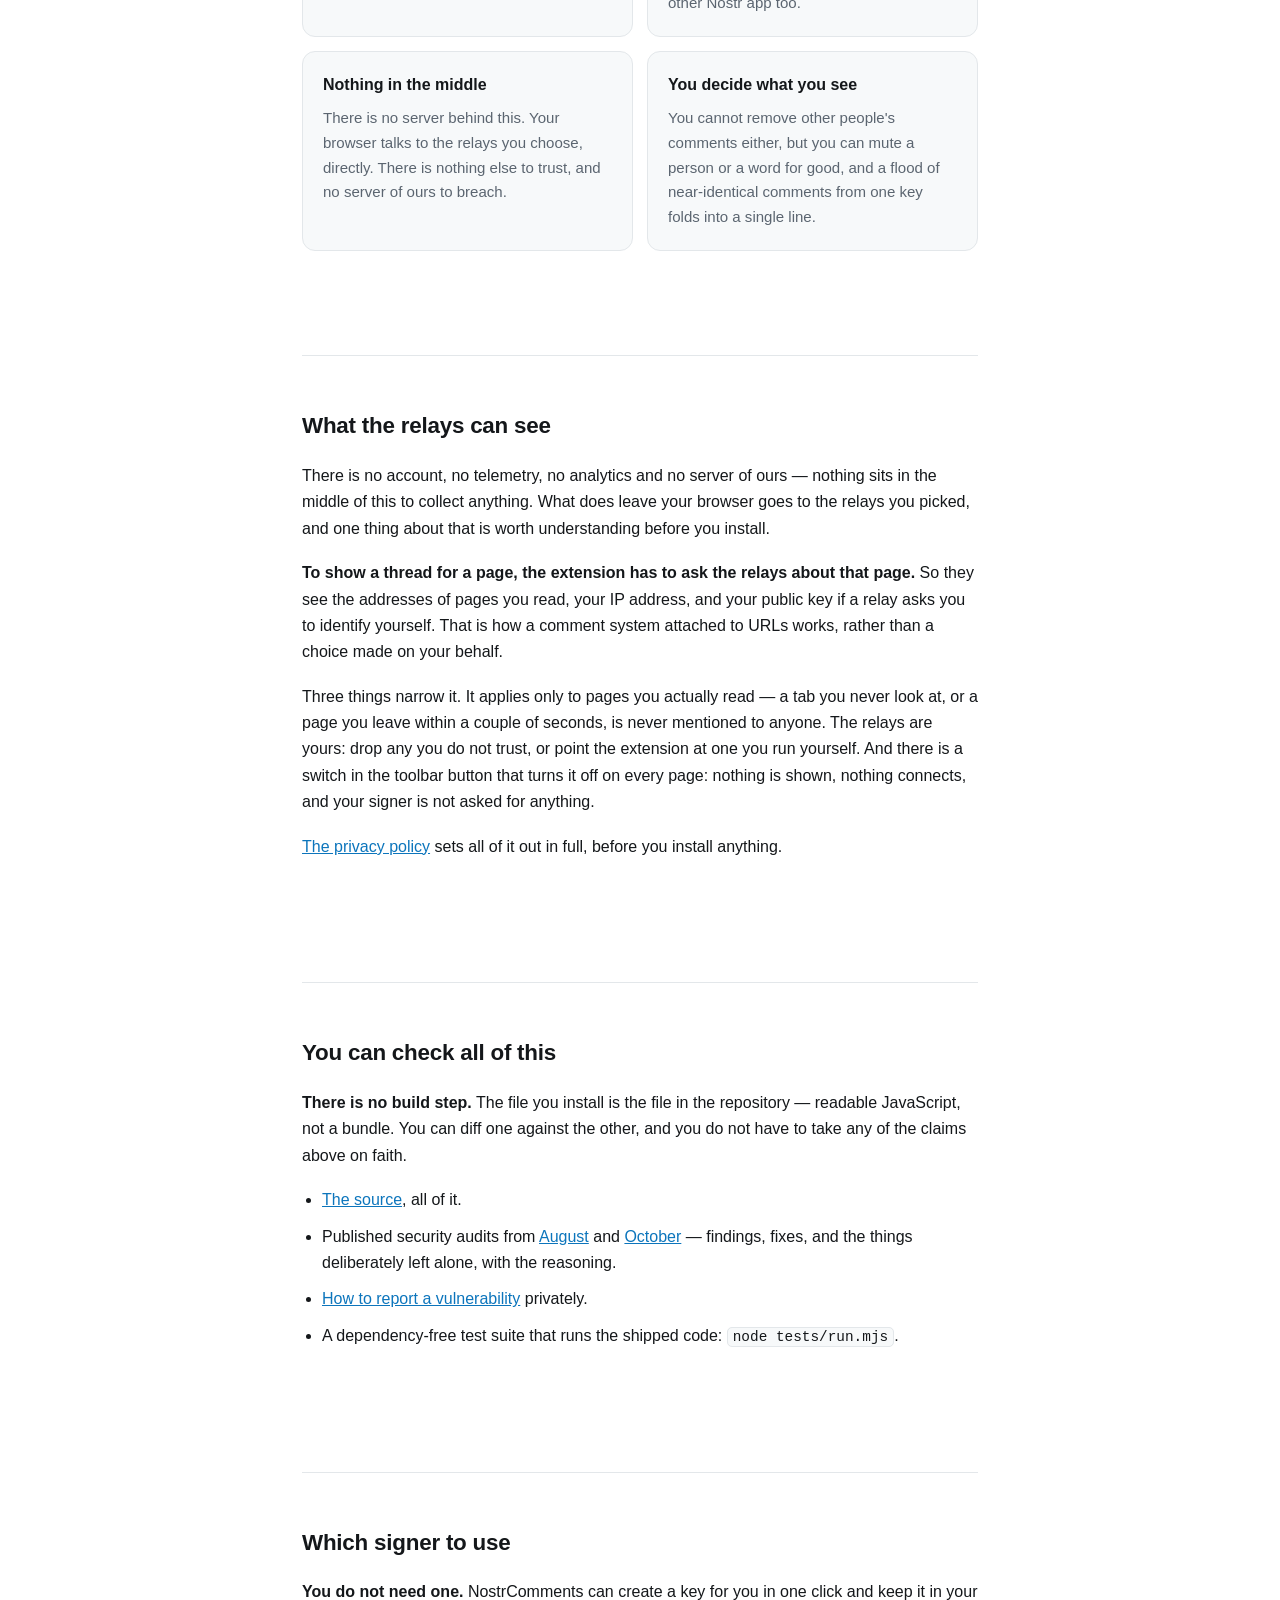
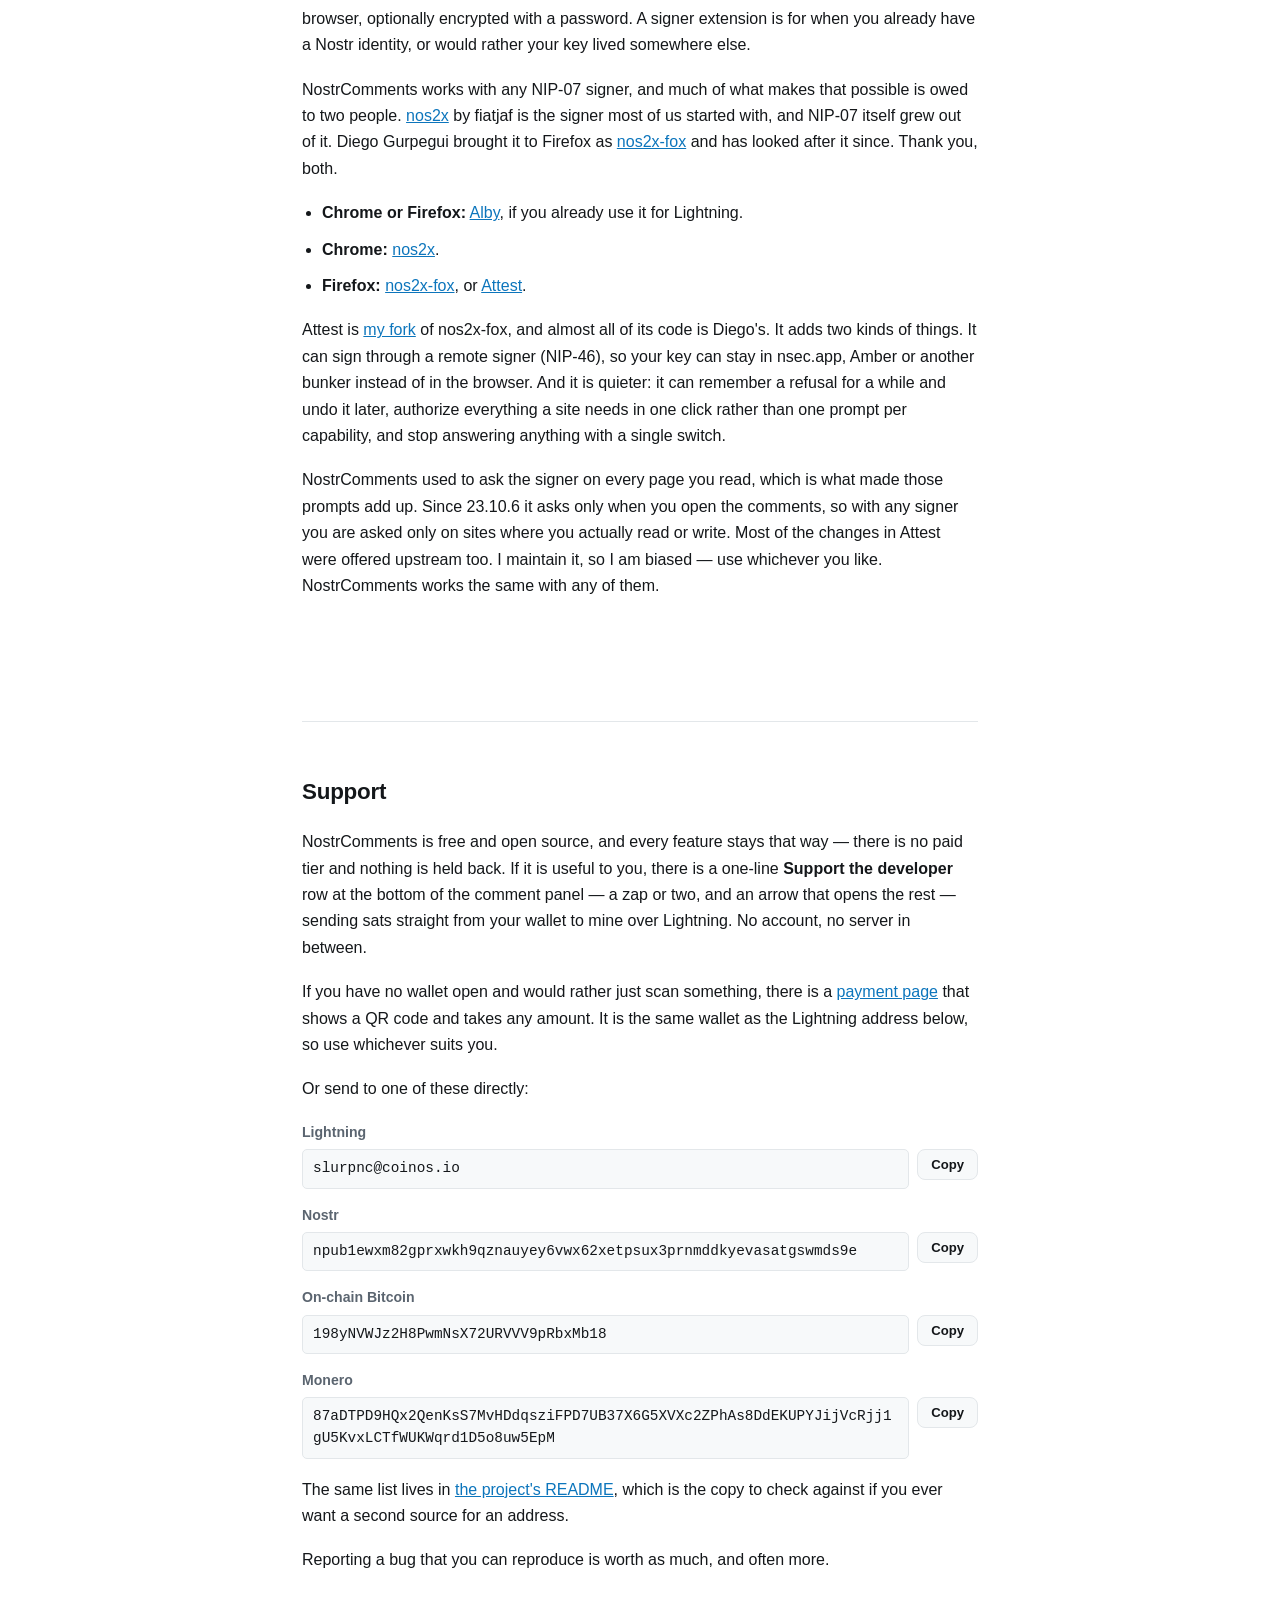
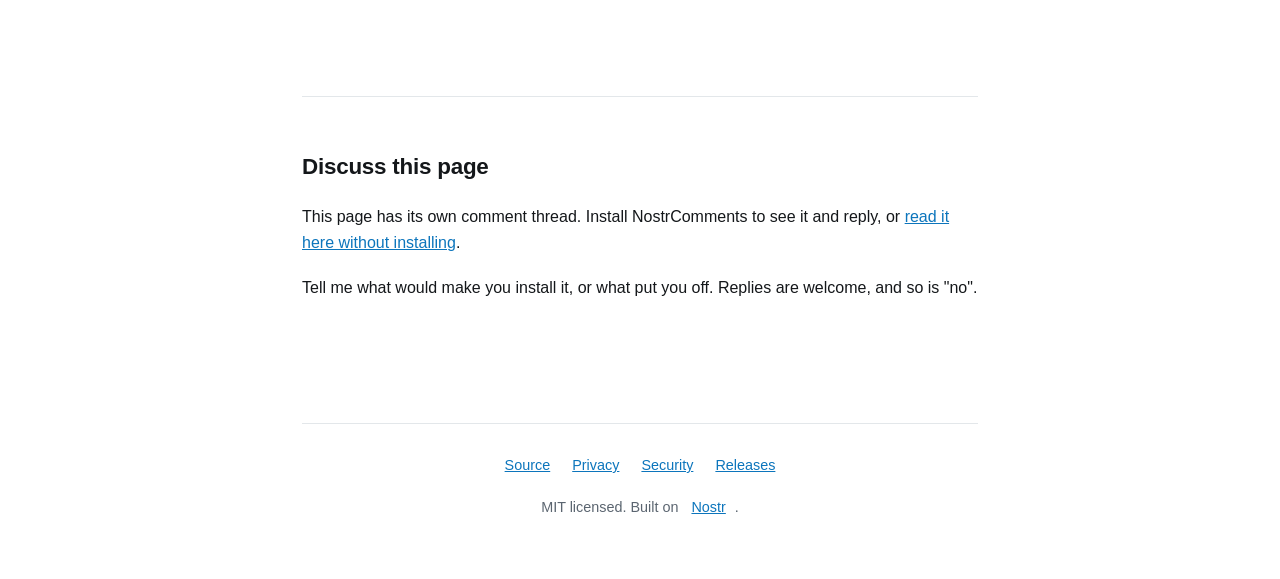
==== commit 04d46b65: "Promise only what holds: the site cannot delete a thread; mention the switch "Nobody can delete it" " ====
--- a/index.html
+++ b/index.html
@@ -207,24 +207,25 @@
 
   <div class="cards">
     <div class="card">
-      <h3>Nobody can delete it</h3>
+      <h3>The site cannot delete it</h3>
       <p>Comments are published to several independent relays. The site being discussed has no
         say in it, and neither does any single relay operator.</p>
     </div>
     <div class="card">
       <h3>Your identity is yours</h3>
       <p>A cryptographic key you own, held in your browser or in a <a href="#signer">signer
-        extension</a> you already use. It works on every other Nostr app too.</p>
+        extension</a> you already use, which is only asked when you open the comments. It works on
+        every other Nostr app too.</p>
     </div>
     <div class="card">
       <h3>Nothing in the middle</h3>
       <p>There is no server behind this. Your browser talks to the relays you choose, directly.
-        There is nothing else to trust, and nothing to breach.</p>
+        There is nothing else to trust, and no server of ours to breach.</p>
     </div>
     <div class="card">
       <h3>You decide what you see</h3>
-      <p>Nobody can delete a comment, but you can mute a person or a word for good, and a flood of
-        near-identical comments from one key folds into a single line.</p>
+      <p>You cannot remove other people's comments either, but you can mute a person or a word for
+        good, and a flood of near-identical comments from one key folds into a single line.</p>
     </div>
   </div>
 </section>
@@ -246,9 +247,11 @@
   </p>
 
   <p>
-    Two things narrow it. It applies only to pages you actually read — a tab you never look at, or a
-    page you leave within a couple of seconds, is never mentioned to anyone. And the relays are
-    yours: drop any you do not trust, or point the extension at one you run yourself.
+    Three things narrow it. It applies only to pages you actually read — a tab you never look at, or
+    a page you leave within a couple of seconds, is never mentioned to anyone. The relays are yours:
+    drop any you do not trust, or point the extension at one you run yourself. And there is a switch
+    in the toolbar button that turns it off on every page: nothing is shown, nothing connects, and
+    your signer is not asked for anything.
   </p>
 
   <p>
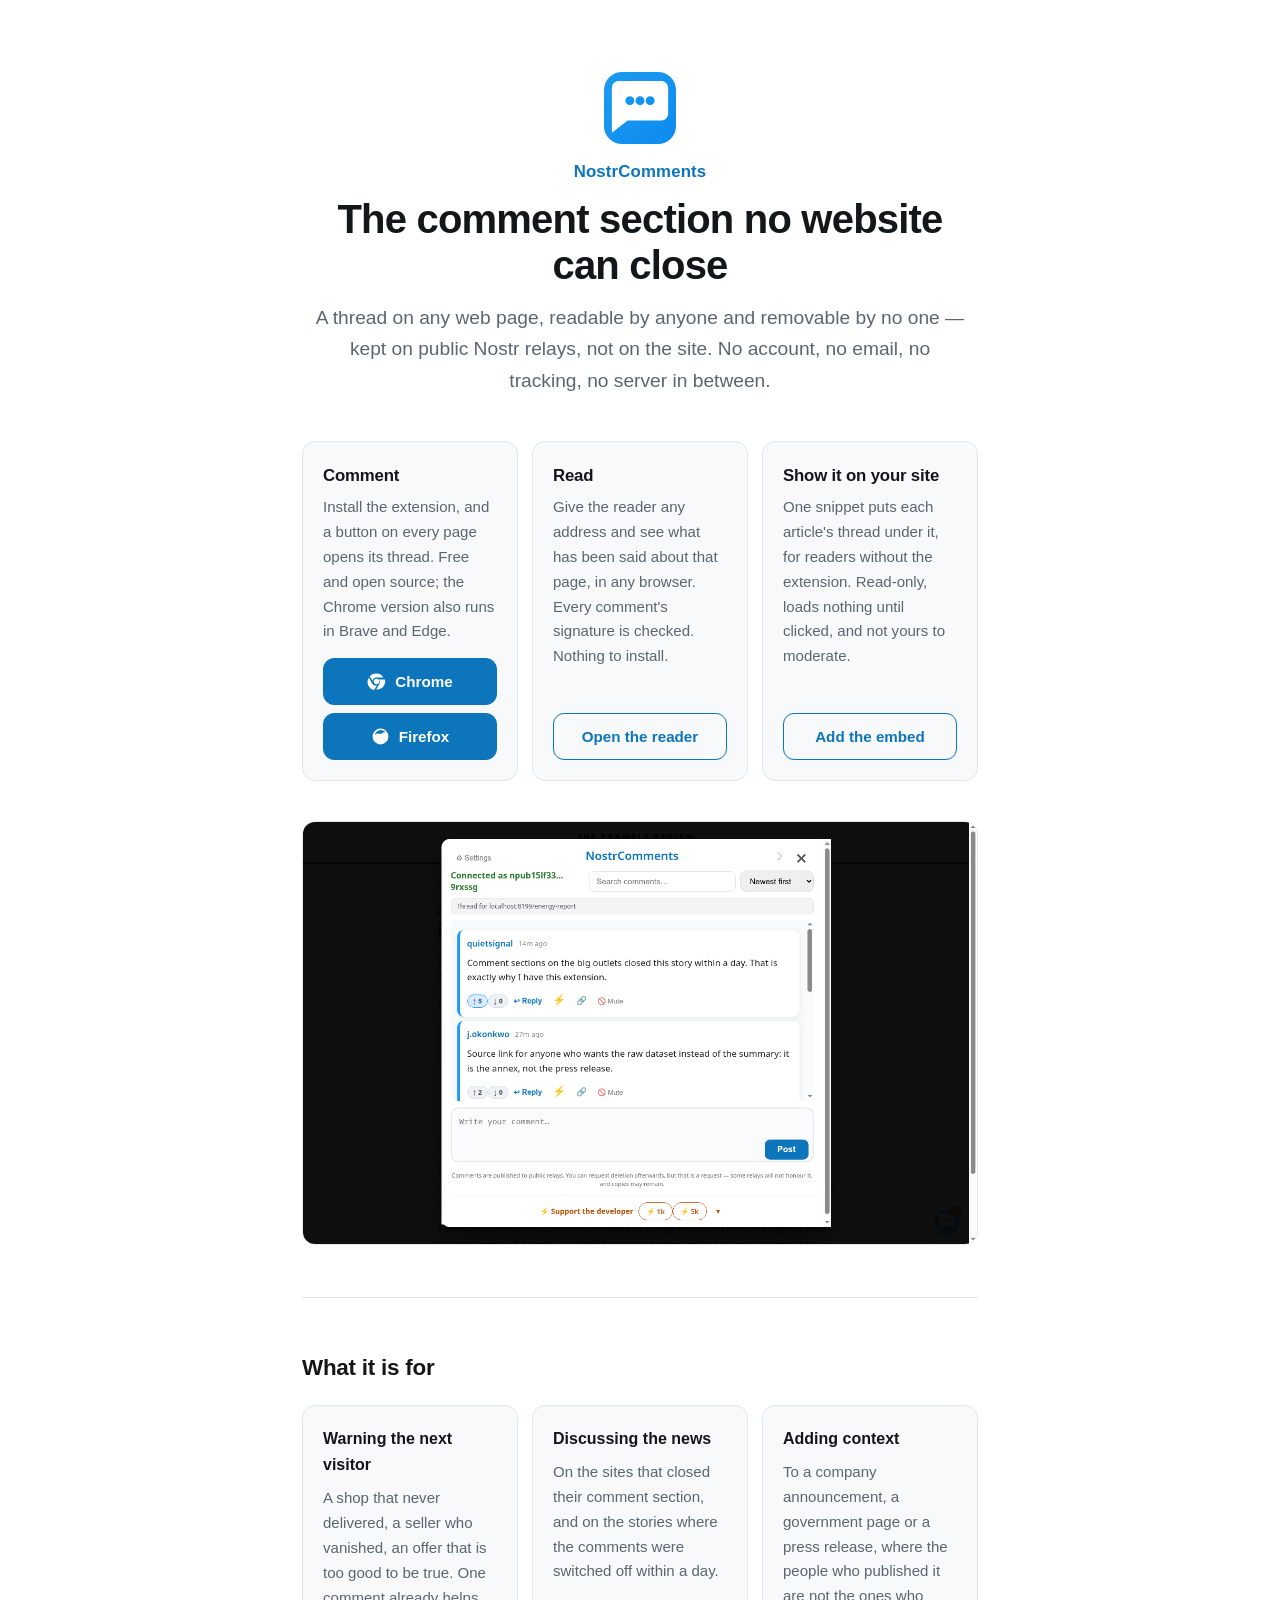
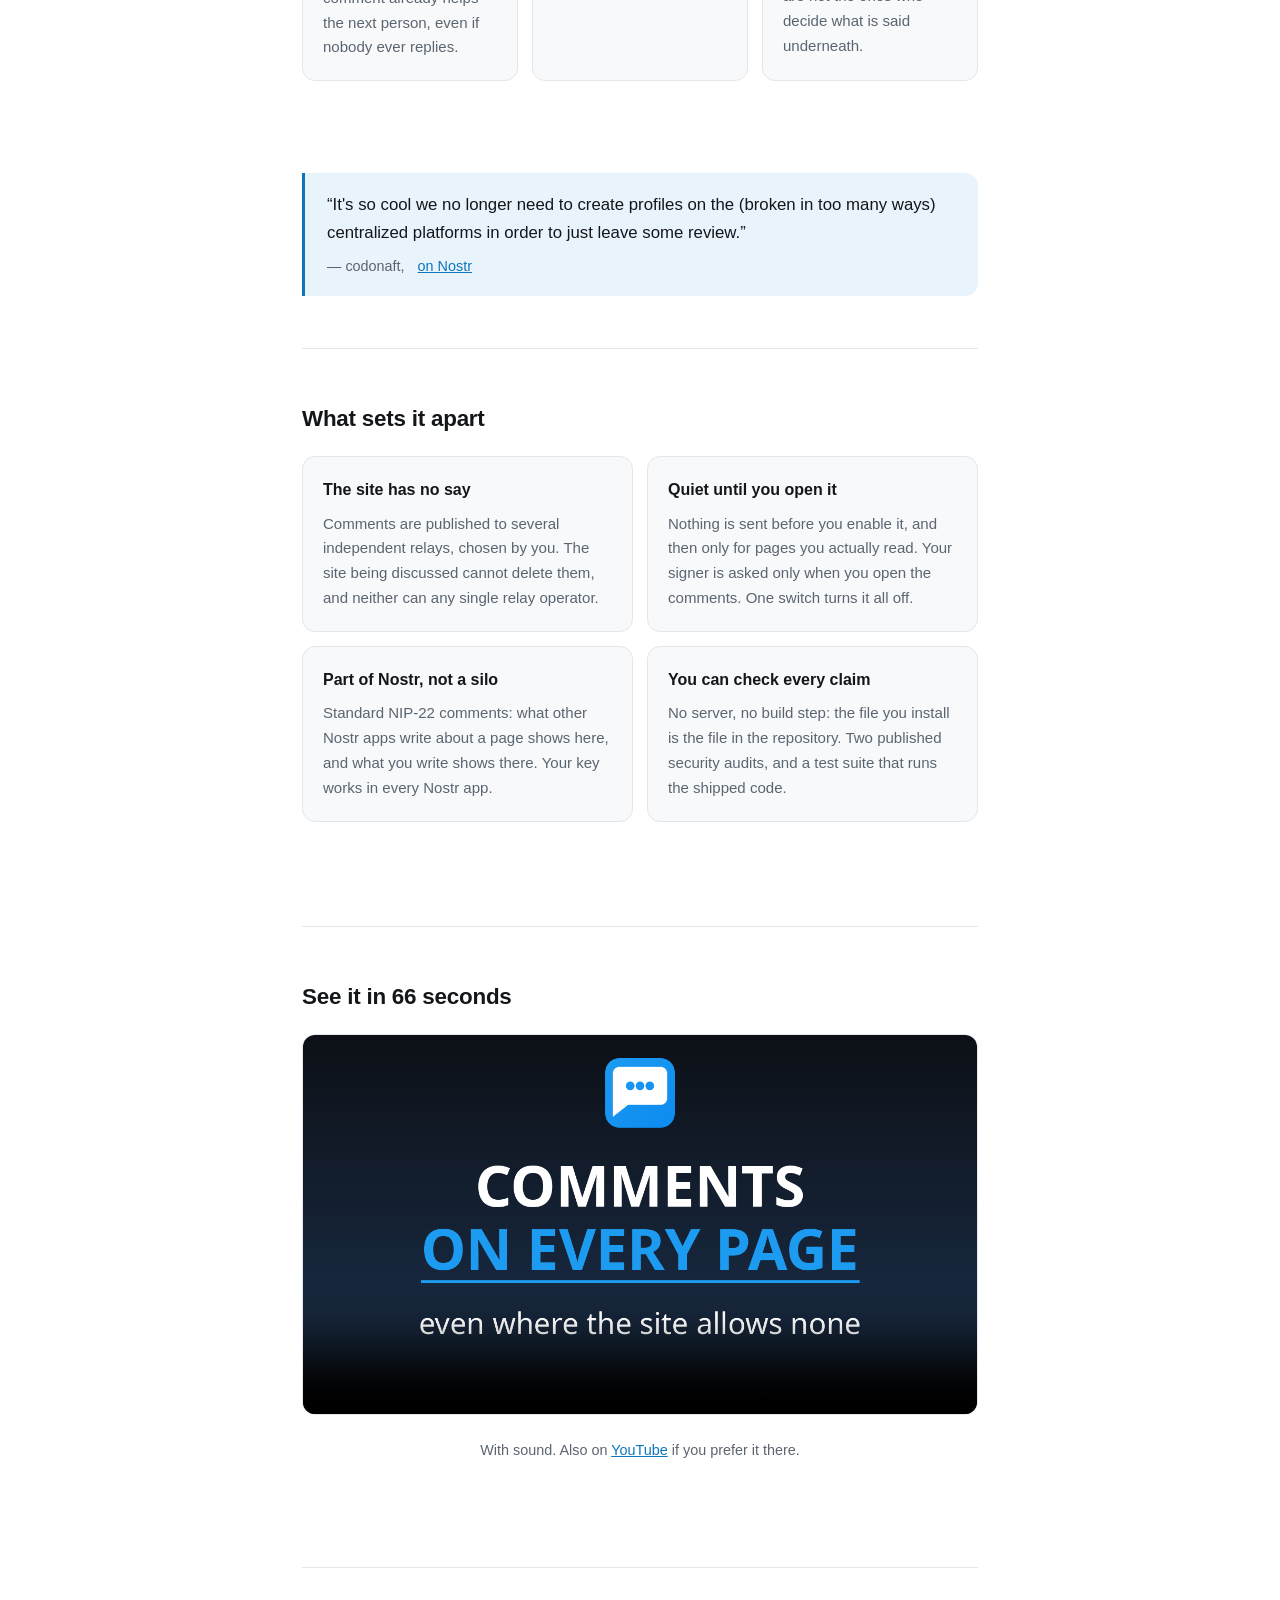
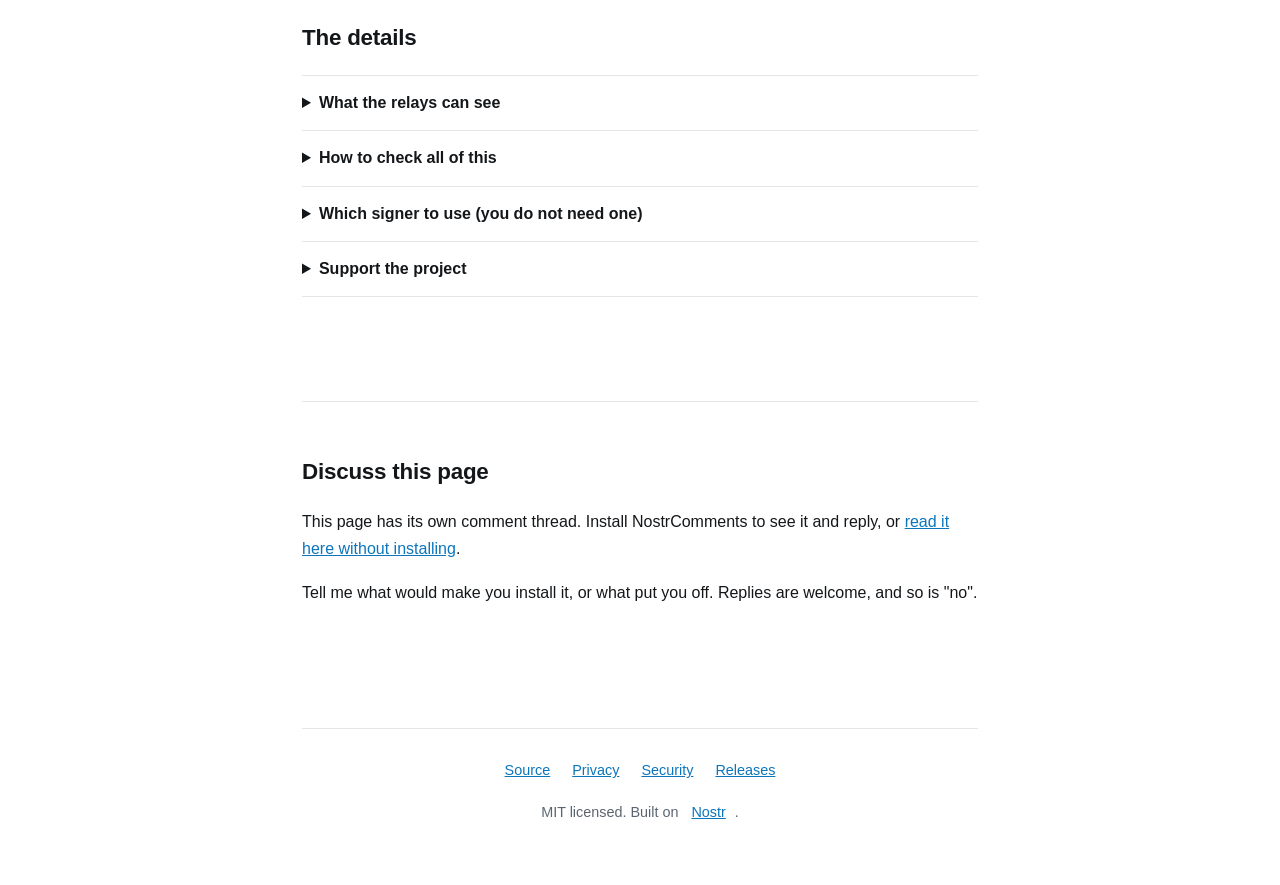
==== commit 3da13141: "Lead with three equal ways in, say what sets it apart, and fold the long sections away Comment, read" ====
--- a/index.html
+++ b/index.html
@@ -99,6 +99,26 @@
 }
 footer a{margin:0 9px; display:inline-block}
 
+/* ---- three ways in ----------------------------------------------------- */
+.ways{display:grid; gap:14px; grid-template-columns:repeat(auto-fit,minmax(200px,1fr)); padding:36px 0 0}
+.way{background:var(--card); border:1px solid var(--line); border-radius:13px; padding:20px; display:flex; flex-direction:column}
+.way h2{font-size:1.05rem; margin:0 0 6px}
+.way p{margin:0 0 14px; color:var(--muted); font-size:.94rem; flex:1}
+.way .btn{padding:10px 14px; font-size:.95rem; justify-content:center}
+.way .btns{display:flex; gap:8px; flex-wrap:wrap}
+.way .btns .btn{flex:1}
+
+.cards.three{grid-template-columns:repeat(auto-fit,minmax(200px,1fr))}
+section.tight{padding:0; border-top:0; margin-top:40px}
+.quote{margin:0; padding:18px 22px; border-left:3px solid var(--brand); background:var(--brand-soft); border-radius:0 13px 13px 0}
+.quote p{margin:0 0 8px; font-size:1.05rem}
+.quote footer{border:0; margin:0; padding:0; text-align:left; font-size:.9rem}
+
+details{border-top:1px solid var(--line); padding:14px 0}
+details:last-of-type{border-bottom:1px solid var(--line)}
+summary{cursor:pointer; font-weight:600}
+details > :not(summary){margin-top:14px}
+
 @media (max-width:520px){
   header{padding-top:48px}
   h1{font-size:2rem}
@@ -116,34 +136,44 @@
   <p class="brand">NostrComments</p>
   <h1>The comment section no website can close</h1>
   <p class="tagline">
-    A thread on every web page, kept on public Nostr relays instead of on the site, so the site
-    cannot remove it. No account, no email, no tracking, and no server in between.
+    A thread on any web page, readable by anyone and removable by no one — kept on public Nostr
+    relays, not on the site. No account, no email, no tracking, no server in between.
   </p>
 </header>
 
-<div class="install">
-  <a class="btn" href="https://chromewebstore.google.com/detail/nostrcomments/ebmgdpicceaencegknannfaljhbfgido">
-    <svg viewBox="0 0 24 24" fill="currentColor" aria-hidden="true"><path d="M12 2a10 10 0 0 1 8.66 5H12a5 5 0 0 0-4.9 4.02L3.34 5.5A10 10 0 0 1 12 2zM2.4 7.3l3.77 6.53A5 5 0 0 0 12 17c.18 0 .35 0 .52-.03L9 22.74A10 10 0 0 1 2.4 7.3zm12.68 2.2h7.5A10 10 0 0 1 12 22h-.3l3.75-6.5a5 5 0 0 0-.37-6zM12 8.5a3.5 3.5 0 1 1 0 7 3.5 3.5 0 0 1 0-7z"/></svg>
-    Chrome
-  </a>
-  <a class="btn" href="https://addons.mozilla.org/en-US/firefox/addon/nostrcomments/">
-    <svg viewBox="0 0 24 24" fill="currentColor" aria-hidden="true"><path d="M12 2a10 10 0 1 0 0 20 10 10 0 0 0 0-20zm0 1.8a8.2 8.2 0 0 1 7.3 4.5c-.6-1.1-1.6-1.7-2.7-1.6-1.7.2-2.3 1.6-4.1 1.9-2.3.4-4-1-5.6-.2C5.2 9.1 4.4 10.6 4.5 12A8.2 8.2 0 0 1 12 3.8zM5.1 14.4c.9 2.4 3 4.2 5.6 4.6 3.4.5 6.3-1.3 7.4-4 .6-1.6.4-3.3-.4-4.4.4 1.5-.2 2.9-1.3 3.6-1.5 1-3.3.6-4.4-.3.9-.1 1.7-.7 2-1.5-1.5.6-3.2.3-4.4-.7-1-.8-1.6-2-1.5-3.2-1.4 1.4-2 3.7-1.3 5.7z"/></svg>
-    Firefox
-  </a>
+<div class="ways">
+  <div class="way">
+    <h2>Comment</h2>
+    <p>Install the extension, and a button on every page opens its thread. Free and open source; the Chrome version also runs in Brave and Edge.</p>
+    <div class="btns">
+      <a class="btn" href="https://chromewebstore.google.com/detail/nostrcomments/ebmgdpicceaencegknannfaljhbfgido">
+        <svg viewBox="0 0 24 24" fill="currentColor" aria-hidden="true"><path d="M12 2a10 10 0 0 1 8.66 5H12a5 5 0 0 0-4.9 4.02L3.34 5.5A10 10 0 0 1 12 2zM2.4 7.3l3.77 6.53A5 5 0 0 0 12 17c.18 0 .35 0 .52-.03L9 22.74A10 10 0 0 1 2.4 7.3zm12.68 2.2h7.5A10 10 0 0 1 12 22h-.3l3.75-6.5a5 5 0 0 0-.37-6zM12 8.5a3.5 3.5 0 1 1 0 7 3.5 3.5 0 0 1 0-7z"/></svg>
+        Chrome
+      </a>
+      <a class="btn" href="https://addons.mozilla.org/en-US/firefox/addon/nostrcomments/">
+        <svg viewBox="0 0 24 24" fill="currentColor" aria-hidden="true"><path d="M12 2a10 10 0 1 0 0 20 10 10 0 0 0 0-20zm0 1.8a8.2 8.2 0 0 1 7.3 4.5c-.6-1.1-1.6-1.7-2.7-1.6-1.7.2-2.3 1.6-4.1 1.9-2.3.4-4-1-5.6-.2C5.2 9.1 4.4 10.6 4.5 12A8.2 8.2 0 0 1 12 3.8zM5.1 14.4c.9 2.4 3 4.2 5.6 4.6 3.4.5 6.3-1.3 7.4-4 .6-1.6.4-3.3-.4-4.4.4 1.5-.2 2.9-1.3 3.6-1.5 1-3.3.6-4.4-.3.9-.1 1.7-.7 2-1.5-1.5.6-3.2.3-4.4-.7-1-.8-1.6-2-1.5-3.2-1.4 1.4-2 3.7-1.3 5.7z"/></svg>
+        Firefox
+      </a>
+    </div>
+  </div>
+  <div class="way">
+    <h2>Read</h2>
+    <p>Give the reader any address and see what has been said about that page, in any browser. Every comment's signature is checked. Nothing to install.</p>
+    <a class="btn alt" href="/thread/">Open the reader</a>
+  </div>
+  <div class="way">
+    <h2>Show it on your site</h2>
+    <p>One snippet puts each article's thread under it, for readers without the extension. Read-only, loads nothing until clicked, and not yours to moderate.</p>
+    <a class="btn alt" href="/embed/">Add the embed</a>
+  </div>
 </div>
-
-<p class="note">
-  Free and open source. The Chrome version also runs in Brave and Edge.<br>
-  Rather look first? <a href="/thread/">Read the thread on any page</a>, no install needed.
-  Run a site? <a href="/embed/">Show its thread under your articles</a>.
-</p>
 
 <img class="shot" src="/screenshot.png" width="1280" height="800"
      alt="The NostrComments panel open over a news article: a comment thread with votes, replies and zaps">
 
 <section>
   <h2>What it is for</h2>
-  <div class="cards">
+  <div class="cards three">
     <div class="card">
       <h3>Warning the next visitor</h3>
       <p>A shop that never delivered, a seller who vanished, an offer that is too good to be true.
@@ -162,27 +192,42 @@
   </div>
 </section>
 
+<section class="tight">
+  <blockquote class="quote">
+    <p>“It's so cool we no longer need to create profiles on the (broken in too many ways)
+      centralized platforms in order to just leave some review.”</p>
+    <footer>— codonaft, <a href="https://njump.me/nevent1qvzqqqqqqypzpm7zkmjefq8su4wvslrf4urtd5dpr739un4ftfpes7xyz7vu20qeqy88wumn8ghj7mn0wvhxcmmv9uq3wamnwvaz7tmjv4kxz7fwwpexjmtpdshxuet59uqzqqqqqd7zq2can7hd35fmhk3mfupj65ltx279njftlwhhwmrx998f9xkp6h">on Nostr</a></footer>
+  </blockquote>
+</section>
+
 <section>
-  <h2>No extension needed to read along</h2>
+  <h2>What sets it apart</h2>
   <div class="cards">
     <div class="card">
-      <h3>The reader</h3>
-      <p>Give it any address and see what has been said about that page. It queries the relays from
-        your own browser and checks every comment's signature. No install, no account.</p>
-      <p><a class="go" href="/thread/">Open the reader →</a></p>
-    </div>
-    <div class="card">
-      <h3>For site owners: the embed</h3>
-      <p>Paste one snippet into your article template and your readers see each page's thread
-        under the article, without installing anything. It is read-only, loads nothing until a
-        reader clicks, and you cannot moderate it — the page says so up front.</p>
-      <p><a class="go" href="/embed/">Add it to your site →</a></p>
+      <h3>The site has no say</h3>
+      <p>Comments are published to several independent relays, chosen by you. The site being
+        discussed cannot delete them, and neither can any single relay operator.</p>
+    </div>
+    <div class="card">
+      <h3>Quiet until you open it</h3>
+      <p>Nothing is sent before you enable it, and then only for pages you actually read. Your
+        signer is asked only when you open the comments. One switch turns it all off.</p>
+    </div>
+    <div class="card">
+      <h3>Part of Nostr, not a silo</h3>
+      <p>Standard NIP-22 comments: what other Nostr apps write about a page shows here, and what you
+        write shows there. Your key works in every Nostr app.</p>
+    </div>
+    <div class="card">
+      <h3>You can check every claim</h3>
+      <p>No server, no build step: the file you install is the file in the repository. Two
+        published security audits, and a test suite that runs the shipped code.</p>
     </div>
   </div>
 </section>
 
 <section>
-  <h2>What it looks like</h2>
+  <h2>See it in 66 seconds</h2>
   <!-- Served from here rather than embedded from a video site: this page makes no request to
        anyone else, which is the same claim the extension makes about itself. preload="metadata"
        means nothing but the header is fetched until somebody presses play. -->
@@ -191,47 +236,16 @@
     <source src="/demo.mp4" type="video/mp4">
   </video>
   <p class="note">
-    Sixty-six seconds, with sound. Also on
-    <a href="https://www.youtube.com/watch?v=bywF8yWZa3o">YouTube</a> if you prefer it there.
+    With sound. Also on <a href="https://www.youtube.com/watch?v=bywF8yWZa3o">YouTube</a> if you
+    prefer it there.
   </p>
 </section>
 
 <section>
-  <h2>What it does</h2>
-
-  <p class="lead">
-    Click the button in the corner of any page and a thread opens for that exact URL. Anyone else
-    with the extension sees the same thread. Nothing is asked of the site you are on, and nothing
-    is asked of you either — no account, no email, no password.
-  </p>
-
-  <div class="cards">
-    <div class="card">
-      <h3>The site cannot delete it</h3>
-      <p>Comments are published to several independent relays. The site being discussed has no
-        say in it, and neither does any single relay operator.</p>
-    </div>
-    <div class="card">
-      <h3>Your identity is yours</h3>
-      <p>A cryptographic key you own, held in your browser or in a <a href="#signer">signer
-        extension</a> you already use, which is only asked when you open the comments. It works on
-        every other Nostr app too.</p>
-    </div>
-    <div class="card">
-      <h3>Nothing in the middle</h3>
-      <p>There is no server behind this. Your browser talks to the relays you choose, directly.
-        There is nothing else to trust, and no server of ours to breach.</p>
-    </div>
-    <div class="card">
-      <h3>You decide what you see</h3>
-      <p>You cannot remove other people's comments either, but you can mute a person or a word for
-        good, and a flood of near-identical comments from one key folds into a single line.</p>
-    </div>
-  </div>
-</section>
-
-<section>
-  <h2>What the relays can see</h2>
+  <h2>The details</h2>
+
+<details>
+  <summary>What the relays can see</summary>
 
   <p>
     There is no account, no telemetry, no analytics and no server of ours — nothing sits in the
@@ -258,10 +272,10 @@
     <a href="https://github.com/briskness-byte/NostrComments/blob/main/PRIVACY.md">The privacy
     policy</a> sets all of it out in full, before you install anything.
   </p>
-</section>
-
-<section>
-  <h2>You can check all of this</h2>
+</details>
+
+<details>
+  <summary>How to check all of this</summary>
 
   <p>
     <strong>There is no build step.</strong> The file you install is the file in the repository —
@@ -278,10 +292,10 @@
         privately.</li>
     <li>A dependency-free test suite that runs the shipped code: <code>node tests/run.mjs</code>.</li>
   </ul>
-</section>
-
-<section id="signer">
-  <h2>Which signer to use</h2>
+</details>
+
+<details id="signer">
+  <summary>Which signer to use (you do not need one)</summary>
 
   <p>
     <strong>You do not need one.</strong> NostrComments can create a key for you in one click and
@@ -323,10 +337,10 @@
     upstream too. I maintain it, so I am biased — use whichever you like. NostrComments works the
     same with any of them.
   </p>
-</section>
-
-<section>
-  <h2>Support</h2>
+</details>
+
+<details>
+  <summary>Support the project</summary>
 
   <p>
     NostrComments is free and open source, and every feature stays that way — there is no paid tier
@@ -366,6 +380,7 @@
   <p>
     Reporting a bug that you can reproduce is worth as much, and often more.
   </p>
+</details>
 </section>
 
 <section>
@@ -393,6 +408,10 @@
 // Where the clipboard is unavailable — an insecure origin, an older browser, a user who has denied
 // permission — the address is selected instead, so the fallback is still one gesture rather than a
 // dead button.
+// A link to #signer (or any folded section) should land on it open, not on a closed summary.
+const openTarget = () => { const t = location.hash && document.getElementById(location.hash.slice(1)); if (t && t.tagName === 'DETAILS') t.open = true; };
+addEventListener('hashchange', openTarget); openTarget();
+
 for (const b of document.querySelectorAll('.copy')) {
   b.addEventListener('click', async () => {
     try {
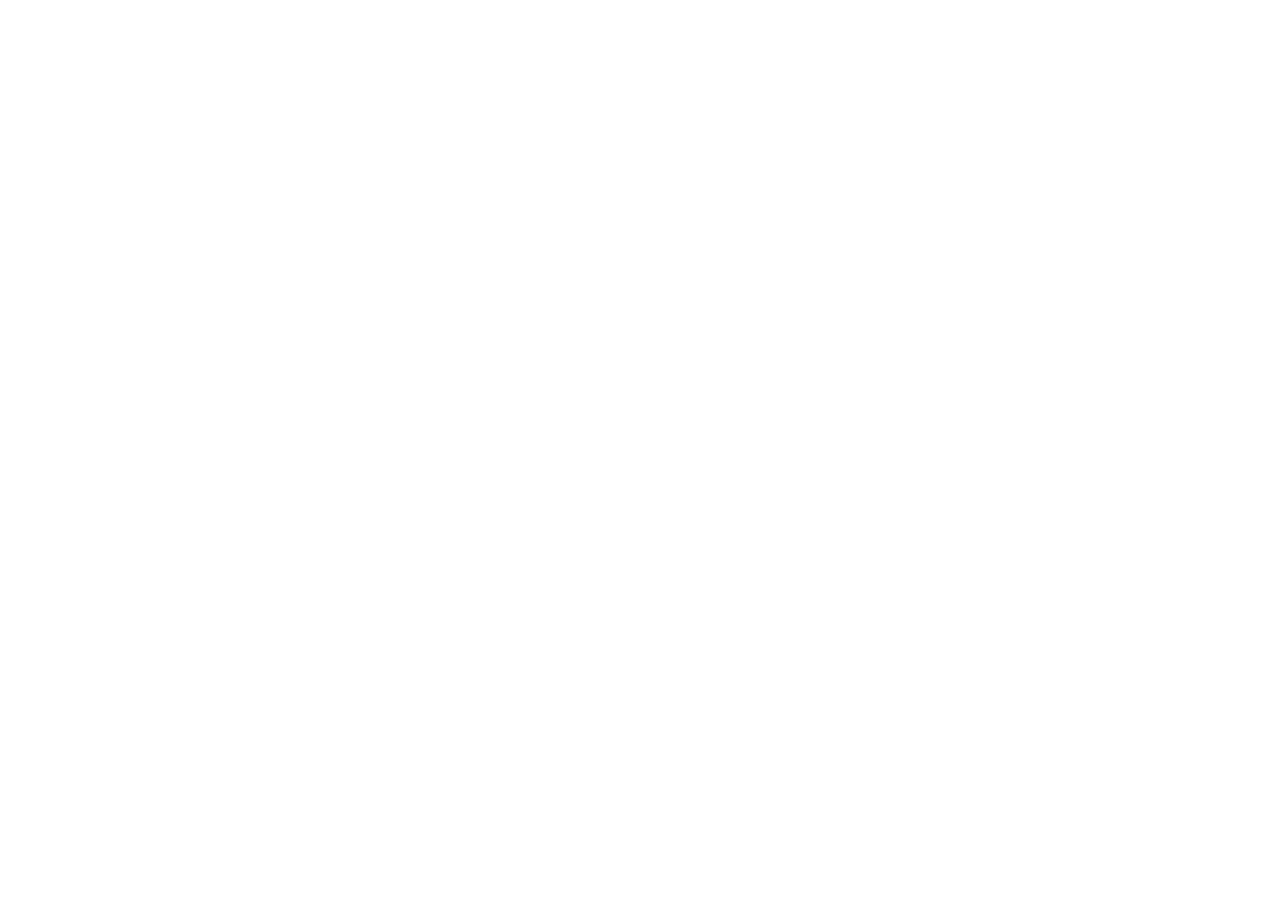
==== commit e58067a0: "Forward the site to nostrcomments.github.io, and keep the embed frame serving here The landing page," ====
--- a/index.html
+++ b/index.html
@@ -3,433 +3,18 @@
 <head>
 <meta charset="utf-8">
 <meta name="viewport" content="width=device-width, initial-scale=1">
-<title>NostrComments — the comment section no website can close</title>
-<meta name="description" content="The comment section no website can close. A browser extension that puts a thread on every web page and keeps it on public Nostr relays, not on the site, so the site cannot remove it. No account, no server, no tracking.">
-<link rel="icon" href="/favicon.svg" type="image/svg+xml">
-<link rel="icon" href="/favicon.png" sizes="128x128" type="image/png">
-<link rel="apple-touch-icon" href="/favicon.png">
-<meta property="og:title" content="NostrComments — the comment section no website can close">
-<meta property="og:description" content="A thread on every web page, kept on Nostr relays, not on the site. No account, no server, no tracking.">
-<meta property="og:type" content="website">
-<meta property="og:url" content="https://briskness-byte.github.io/">
-<meta property="og:image" content="https://briskness-byte.github.io/demo-poster.png">
-<meta property="og:image:width" content="1280">
-<meta property="og:image:height" content="720">
-<meta name="twitter:card" content="summary_large_image">
-<style>
-:root{
-  --bg:#ffffff; --fg:#14171a; --muted:#5b6570; --line:#e3e7ea;
-  --card:#f7f9fa; --brand:#0c75bc; --brand-fg:#ffffff; --brand-soft:#e8f3fb;
-}
-@media (prefers-color-scheme: dark){
-  :root{
-    --bg:#0f1216; --fg:#e8eaed; --muted:#a3adb8; --line:#252b33;
-    /* Dark keeps the extension's own blue, but flips the label: white on #3b82f6 is 3.68:1,
-       which fails AA. Near-black on it is 5.11:1, and the fill still stands 5.11:1 off the page. */
-    --card:#161b21; --brand:#3b82f6; --brand-fg:#0f1216; --brand-soft:#16202e;
-  }
-}
-*{box-sizing:border-box}
-html{-webkit-text-size-adjust:100%}
-body{
-  margin:0; background:var(--bg); color:var(--fg);
-  font:16px/1.65 -apple-system,BlinkMacSystemFont,"Segoe UI",Roboto,Helvetica,Arial,sans-serif;
-}
-.wrap{max-width:720px; margin:0 auto; padding:0 22px}
-a{color:var(--brand)}
-a:hover{text-decoration:none}
-
-/* ---- header ------------------------------------------------------------ */
-header{text-align:center; padding:72px 0 8px}
-header img{width:72px; height:72px; border-radius:18px; display:block; margin:0 auto 14px}
-.brand{font-weight:700; font-size:1.05rem; color:var(--brand); margin:0 0 10px; letter-spacing:.01em}
-h1{font-size:2.5rem; line-height:1.15; margin:0 0 14px; letter-spacing:-.02em}
-.tagline{font-size:1.2rem; color:var(--muted); margin:0 auto; max-width:34em}
-
-/* ---- install ----------------------------------------------------------- */
-.install{display:flex; flex-wrap:wrap; gap:12px; justify-content:center; padding:38px 0 10px}
-.btn{
-  display:inline-flex; align-items:center; gap:9px; padding:13px 22px;
-  border-radius:11px; text-decoration:none; font-weight:600; font-size:1rem;
-  background:var(--brand); color:var(--brand-fg); border:1px solid var(--brand);
-}
-.btn:hover{opacity:.9}
-.btn.alt{background:transparent; color:var(--brand)}
-.btn svg{width:19px; height:19px; flex:none}
-.note{text-align:center; color:var(--muted); font-size:.9rem; margin:16px 0 0}
-.shot{display:block; width:100%; height:auto; margin:40px 0 0; border-radius:13px; border:1px solid var(--line)}
-
-/* ---- sections ---------------------------------------------------------- */
-section{padding:52px 0; border-top:1px solid var(--line); margin-top:52px}
-h2{font-size:1.4rem; margin:0 0 18px; letter-spacing:-.01em}
-p{margin:0 0 18px}
-ul{margin:0 0 18px; padding-left:1.25em}
-li{margin-bottom:10px}
-.lead{font-size:1.05rem}
-
-.cards{display:grid; gap:14px; grid-template-columns:repeat(auto-fit,minmax(280px,1fr))}
-.card{background:var(--card); border:1px solid var(--line); border-radius:13px; padding:20px}
-.card h3{margin:0 0 8px; font-size:1rem}
-.card p{margin:0; color:var(--muted); font-size:.94rem}
-.card p + p{margin-top:12px}
-.card .go{font-weight:600}
-
-code{
-  font-family:ui-monospace,SFMono-Regular,Menlo,Consolas,monospace; font-size:.9em;
-  background:var(--card); border:1px solid var(--line); border-radius:5px; padding:1px 5px;
-}
-
-/* An address that is wrong by one character is money gone, so they are shown in full rather than
-   truncated, wrap instead of scrolling out of sight, and carry a copy button — selecting 95
-   characters of Monero address by hand on a phone is how mistakes happen. */
-.addrs{margin:0 0 18px}
-.addrs dt{font-weight:600; font-size:.88rem; color:var(--muted); margin-top:15px}
-.addrs dd{margin:5px 0 0; display:flex; gap:8px; align-items:flex-start}
-.addrs code{flex:1; min-width:0; overflow-wrap:anywhere; padding:8px 10px; line-height:1.5}
-.copy{
-  flex:none; font-family:inherit; font-size:.82rem; font-weight:600; padding:7px 13px;
-  border-radius:8px; border:1px solid var(--line); background:var(--card);
-  color:var(--fg); cursor:pointer;
-}
-.copy:hover,.copy[data-done]{border-color:var(--brand); color:var(--brand)}
-
-footer{
-  border-top:1px solid var(--line); margin-top:52px; padding:30px 0 60px;
-  color:var(--muted); font-size:.9rem; text-align:center;
-}
-footer a{margin:0 9px; display:inline-block}
-
-/* ---- three ways in ----------------------------------------------------- */
-.ways{display:grid; gap:14px; grid-template-columns:repeat(auto-fit,minmax(200px,1fr)); padding:36px 0 0}
-.way{background:var(--card); border:1px solid var(--line); border-radius:13px; padding:20px; display:flex; flex-direction:column}
-.way h2{font-size:1.05rem; margin:0 0 6px}
-.way p{margin:0 0 14px; color:var(--muted); font-size:.94rem; flex:1}
-.way .btn{padding:10px 14px; font-size:.95rem; justify-content:center}
-.way .btns{display:flex; gap:8px; flex-wrap:wrap}
-.way .btns .btn{flex:1}
-
-.cards.three{grid-template-columns:repeat(auto-fit,minmax(200px,1fr))}
-section.tight{padding:0; border-top:0; margin-top:40px}
-.quote{margin:0; padding:18px 22px; border-left:3px solid var(--brand); background:var(--brand-soft); border-radius:0 13px 13px 0}
-.quote p{margin:0 0 8px; font-size:1.05rem}
-.quote footer{border:0; margin:0; padding:0; text-align:left; font-size:.9rem}
-
-details{border-top:1px solid var(--line); padding:14px 0}
-details:last-of-type{border-bottom:1px solid var(--line)}
-summary{cursor:pointer; font-weight:600}
-details > :not(summary){margin-top:14px}
-
-@media (max-width:520px){
-  header{padding-top:48px}
-  h1{font-size:2rem}
-  .tagline{font-size:1.05rem}
-  .btn{width:100%; justify-content:center}
-}
-</style>
+<title>NostrComments — moved to nostrcomments.github.io</title>
+<meta name="robots" content="noindex">
+<link rel="canonical" href="https://nostrcomments.github.io/">
+<!-- Without script this lands on the right page, only without the ?url= part. -->
+<meta http-equiv="refresh" content="0; url=https://nostrcomments.github.io/">
+<script>
+// The site moved in November 2026. Keep the path, the query and the fragment, so an old
+// "Read the thread: …/thread/?url=…" link in somebody's Nostr note opens the same thread there.
+location.replace('https://nostrcomments.github.io' + location.pathname + location.search + location.hash);
+</script>
 </head>
 <body>
-
-<div class="wrap">
-
-<header>
-  <img src="/favicon.svg" alt="">
-  <p class="brand">NostrComments</p>
-  <h1>The comment section no website can close</h1>
-  <p class="tagline">
-    A thread on any web page, readable by anyone and removable by no one — kept on public Nostr
-    relays, not on the site. No account, no email, no tracking, no server in between.
-  </p>
-</header>
-
-<div class="ways">
-  <div class="way">
-    <h2>Comment</h2>
-    <p>Install the extension, and a button on every page opens its thread. Free and open source; the Chrome version also runs in Brave and Edge.</p>
-    <div class="btns">
-      <a class="btn" href="https://chromewebstore.google.com/detail/nostrcomments/ebmgdpicceaencegknannfaljhbfgido">
-        <svg viewBox="0 0 24 24" fill="currentColor" aria-hidden="true"><path d="M12 2a10 10 0 0 1 8.66 5H12a5 5 0 0 0-4.9 4.02L3.34 5.5A10 10 0 0 1 12 2zM2.4 7.3l3.77 6.53A5 5 0 0 0 12 17c.18 0 .35 0 .52-.03L9 22.74A10 10 0 0 1 2.4 7.3zm12.68 2.2h7.5A10 10 0 0 1 12 22h-.3l3.75-6.5a5 5 0 0 0-.37-6zM12 8.5a3.5 3.5 0 1 1 0 7 3.5 3.5 0 0 1 0-7z"/></svg>
-        Chrome
-      </a>
-      <a class="btn" href="https://addons.mozilla.org/en-US/firefox/addon/nostrcomments/">
-        <svg viewBox="0 0 24 24" fill="currentColor" aria-hidden="true"><path d="M12 2a10 10 0 1 0 0 20 10 10 0 0 0 0-20zm0 1.8a8.2 8.2 0 0 1 7.3 4.5c-.6-1.1-1.6-1.7-2.7-1.6-1.7.2-2.3 1.6-4.1 1.9-2.3.4-4-1-5.6-.2C5.2 9.1 4.4 10.6 4.5 12A8.2 8.2 0 0 1 12 3.8zM5.1 14.4c.9 2.4 3 4.2 5.6 4.6 3.4.5 6.3-1.3 7.4-4 .6-1.6.4-3.3-.4-4.4.4 1.5-.2 2.9-1.3 3.6-1.5 1-3.3.6-4.4-.3.9-.1 1.7-.7 2-1.5-1.5.6-3.2.3-4.4-.7-1-.8-1.6-2-1.5-3.2-1.4 1.4-2 3.7-1.3 5.7z"/></svg>
-        Firefox
-      </a>
-    </div>
-  </div>
-  <div class="way">
-    <h2>Read</h2>
-    <p>Give the reader any address and see what has been said about that page, in any browser. Every comment's signature is checked. Nothing to install.</p>
-    <a class="btn alt" href="/thread/">Open the reader</a>
-  </div>
-  <div class="way">
-    <h2>Show it on your site</h2>
-    <p>One snippet puts each article's thread under it, for readers without the extension. Read-only, loads nothing until clicked, and not yours to moderate.</p>
-    <a class="btn alt" href="/embed/">Add the embed</a>
-  </div>
-</div>
-
-<img class="shot" src="/screenshot.png" width="1280" height="800"
-     alt="The NostrComments panel open over a news article: a comment thread with votes, replies and zaps">
-
-<section>
-  <h2>What it is for</h2>
-  <div class="cards three">
-    <div class="card">
-      <h3>Warning the next visitor</h3>
-      <p>A shop that never delivered, a seller who vanished, an offer that is too good to be true.
-        One comment already helps the next person, even if nobody ever replies.</p>
-    </div>
-    <div class="card">
-      <h3>Discussing the news</h3>
-      <p>On the sites that closed their comment section, and on the stories where the comments
-        were switched off within a day.</p>
-    </div>
-    <div class="card">
-      <h3>Adding context</h3>
-      <p>To a company announcement, a government page or a press release, where the people who
-        published it are not the ones who decide what is said underneath.</p>
-    </div>
-  </div>
-</section>
-
-<section class="tight">
-  <blockquote class="quote">
-    <p>“It's so cool we no longer need to create profiles on the (broken in too many ways)
-      centralized platforms in order to just leave some review.”</p>
-    <footer>— codonaft, <a href="https://njump.me/nevent1qvzqqqqqqypzpm7zkmjefq8su4wvslrf4urtd5dpr739un4ftfpes7xyz7vu20qeqy88wumn8ghj7mn0wvhxcmmv9uq3wamnwvaz7tmjv4kxz7fwwpexjmtpdshxuet59uqzqqqqqd7zq2can7hd35fmhk3mfupj65ltx279njftlwhhwmrx998f9xkp6h">on Nostr</a></footer>
-  </blockquote>
-</section>
-
-<section>
-  <h2>What sets it apart</h2>
-  <div class="cards">
-    <div class="card">
-      <h3>The site has no say</h3>
-      <p>Comments are published to several independent relays, chosen by you. The site being
-        discussed cannot delete them, and neither can any single relay operator.</p>
-    </div>
-    <div class="card">
-      <h3>Quiet until you open it</h3>
-      <p>Nothing is sent before you enable it, and then only for pages you actually read. Your
-        signer is asked only when you open the comments. One switch turns it all off.</p>
-    </div>
-    <div class="card">
-      <h3>Part of Nostr, not a silo</h3>
-      <p>Standard NIP-22 comments: what other Nostr apps write about a page shows here, and what you
-        write shows there. Your key works in every Nostr app.</p>
-    </div>
-    <div class="card">
-      <h3>You can check every claim</h3>
-      <p>No server, no build step: the file you install is the file in the repository. Two
-        published security audits, and a test suite that runs the shipped code.</p>
-    </div>
-  </div>
-</section>
-
-<section>
-  <h2>See it in 66 seconds</h2>
-  <!-- Served from here rather than embedded from a video site: this page makes no request to
-       anyone else, which is the same claim the extension makes about itself. preload="metadata"
-       means nothing but the header is fetched until somebody presses play. -->
-  <video controls playsinline preload="metadata" poster="/demo-poster.png"
-         style="width:100%;border-radius:13px;border:1px solid var(--line)">
-    <source src="/demo.mp4" type="video/mp4">
-  </video>
-  <p class="note">
-    With sound. Also on <a href="https://www.youtube.com/watch?v=bywF8yWZa3o">YouTube</a> if you
-    prefer it there.
-  </p>
-</section>
-
-<section>
-  <h2>The details</h2>
-
-<details>
-  <summary>What the relays can see</summary>
-
-  <p>
-    There is no account, no telemetry, no analytics and no server of ours — nothing sits in the
-    middle of this to collect anything. What does leave your browser goes to the relays you picked,
-    and one thing about that is worth understanding before you install.
-  </p>
-
-  <p>
-    <strong>To show a thread for a page, the extension has to ask the relays about that page.</strong>
-    So they see the addresses of pages you read, your IP address, and your public key if a relay asks
-    you to identify yourself. That is how a comment system attached to URLs works, rather than a
-    choice made on your behalf.
-  </p>
-
-  <p>
-    Three things narrow it. It applies only to pages you actually read — a tab you never look at, or
-    a page you leave within a couple of seconds, is never mentioned to anyone. The relays are yours:
-    drop any you do not trust, or point the extension at one you run yourself. And there is a switch
-    in the toolbar button that turns it off on every page: nothing is shown, nothing connects, and
-    your signer is not asked for anything.
-  </p>
-
-  <p>
-    <a href="https://github.com/briskness-byte/NostrComments/blob/main/PRIVACY.md">The privacy
-    policy</a> sets all of it out in full, before you install anything.
-  </p>
-</details>
-
-<details>
-  <summary>How to check all of this</summary>
-
-  <p>
-    <strong>There is no build step.</strong> The file you install is the file in the repository —
-    readable JavaScript, not a bundle. You can diff one against the other, and you do not have to
-    take any of the claims above on faith.
-  </p>
-
-  <ul>
-    <li><a href="https://github.com/briskness-byte/NostrComments">The source</a>, all of it.</li>
-    <li>Published security audits from <a href="https://github.com/briskness-byte/NostrComments/blob/main/docs/SECURITY-AUDIT-2026-08.md">August</a>
-        and <a href="https://github.com/briskness-byte/NostrComments/blob/main/docs/SECURITY-AUDIT-2026-10.md">October</a>
-        — findings, fixes, and the things deliberately left alone, with the reasoning.</li>
-    <li><a href="https://github.com/briskness-byte/NostrComments/blob/main/SECURITY.md">How to report a vulnerability</a>
-        privately.</li>
-    <li>A dependency-free test suite that runs the shipped code: <code>node tests/run.mjs</code>.</li>
-  </ul>
-</details>
-
-<details id="signer">
-  <summary>Which signer to use (you do not need one)</summary>
-
-  <p>
-    <strong>You do not need one.</strong> NostrComments can create a key for you in one click and
-    keep it in your browser, optionally encrypted with a password. A signer extension is for when
-    you already have a Nostr identity, or would rather your key lived somewhere else.
-  </p>
-
-  <p>
-    NostrComments works with any NIP-07 signer, and much of what makes that possible is owed to two
-    people. <a href="https://github.com/fiatjaf/nos2x">nos2x</a> by fiatjaf is the signer most of
-    us started with, and NIP-07 itself grew out of it. Diego Gurpegui brought it to Firefox as
-    <a href="https://github.com/diegogurpegui/nos2x-fox">nos2x-fox</a> and has looked after it
-    since. Thank you, both.
-  </p>
-
-  <ul>
-    <li><strong>Chrome or Firefox:</strong> <a href="https://getalby.com">Alby</a>, if you already use it
-        for Lightning.</li>
-    <li><strong>Chrome:</strong>
-        <a href="https://chromewebstore.google.com/detail/nos2x/kpgefcfmnafjgpblomihpgmejjdanjjp">nos2x</a>.</li>
-    <li><strong>Firefox:</strong>
-        <a href="https://addons.mozilla.org/en-US/firefox/addon/nos2x-fox/">nos2x-fox</a>, or
-        <a href="https://addons.mozilla.org/en-US/firefox/addon/attest/">Attest</a>.</li>
-  </ul>
-
-  <p>
-    Attest is <a href="https://github.com/briskness-byte/attest">my fork</a> of nos2x-fox, and
-    almost all of its code is Diego's. It adds two kinds of things. It can sign through a remote
-    signer (NIP-46), so your key can stay in nsec.app, Amber or another bunker instead of in the
-    browser. And it is quieter: it can remember a refusal for a while and undo it later, authorize
-    everything a site needs in one click rather than one prompt per capability, and stop answering
-    anything with a single switch.
-  </p>
-
-  <p>
-    NostrComments used to ask the signer on every page you read, which is what made those prompts
-    add up. Since 23.10.6 it asks only when you open the comments, so with any signer you are asked
-    only on sites where you actually read or write. Most of the changes in Attest were offered
-    upstream too. I maintain it, so I am biased — use whichever you like. NostrComments works the
-    same with any of them.
-  </p>
-</details>
-
-<details>
-  <summary>Support the project</summary>
-
-  <p>
-    NostrComments is free and open source, and every feature stays that way — there is no paid tier
-    and nothing is held back. If it is useful to you, there is a one-line <strong>Support the
-    developer</strong> row at the bottom of the comment panel — a zap or two, and an arrow that
-    opens the rest — sending sats straight from your wallet to mine over Lightning. No account, no
-    server in between.
-  </p>
-
-  <p>
-    If you have no wallet open and would rather just scan something, there is a
-    <a href="https://coinos.io/slurpnc">payment page</a> that shows a QR code and takes any amount.
-    It is the same wallet as the Lightning address below, so use whichever suits you.
-  </p>
-
-  <p>Or send to one of these directly:</p>
-
-  <dl class="addrs">
-    <dt>Lightning</dt>
-    <dd><code>slurpnc@coinos.io</code><button type="button" class="copy" data-v="slurpnc@coinos.io">Copy</button></dd>
-
-    <dt>Nostr</dt>
-    <dd><code>npub1ewxm82gprxwkh9qznauyey6vwx62xetpsux3prnmddkyevasatgswmds9e</code><button type="button" class="copy" data-v="npub1ewxm82gprxwkh9qznauyey6vwx62xetpsux3prnmddkyevasatgswmds9e">Copy</button></dd>
-
-    <dt>On-chain Bitcoin</dt>
-    <dd><code>198yNVWJz2H8PwmNsX72URVVV9pRbxMb18</code><button type="button" class="copy" data-v="198yNVWJz2H8PwmNsX72URVVV9pRbxMb18">Copy</button></dd>
-
-    <dt>Monero</dt>
-    <dd><code>87aDTPD9HQx2QenKsS7MvHDdqsziFPD7UB37X6G5XVXc2ZPhAs8DdEKUPYJijVcRjj1gU5KvxLCTfWUKWqrd1D5o8uw5EpM</code><button type="button" class="copy" data-v="87aDTPD9HQx2QenKsS7MvHDdqsziFPD7UB37X6G5XVXc2ZPhAs8DdEKUPYJijVcRjj1gU5KvxLCTfWUKWqrd1D5o8uw5EpM">Copy</button></dd>
-  </dl>
-
-  <p>
-    The same list lives in
-    <a href="https://github.com/briskness-byte/NostrComments#support">the project's README</a>, which
-    is the copy to check against if you ever want a second source for an address.
-  </p>
-  <p>
-    Reporting a bug that you can reproduce is worth as much, and often more.
-  </p>
-</details>
-</section>
-
-<section>
-  <h2>Discuss this page</h2>
-  <p>
-    This page has its own comment thread. Install NostrComments to see it and reply, or
-    <a href="https://briskness-byte.github.io/thread/?url=https%3A%2F%2Fbriskness-byte.github.io%2F">read it here without installing</a>.
-  </p>
-  <p>
-    Tell me what would make you install it, or what put you off. Replies are welcome, and so is "no".
-  </p>
-</section>
-
-<footer>
-  <a href="https://github.com/briskness-byte/NostrComments">Source</a>
-  <a href="https://github.com/briskness-byte/NostrComments/blob/main/PRIVACY.md">Privacy</a>
-  <a href="https://github.com/briskness-byte/NostrComments/blob/main/SECURITY.md">Security</a>
-  <a href="https://github.com/briskness-byte/NostrComments/releases">Releases</a>
-  <p style="margin:18px 0 0">MIT licensed. Built on <a href="https://nostr.com/">Nostr</a>.</p>
-</footer>
-
-</div>
-
-<script>
-// Where the clipboard is unavailable — an insecure origin, an older browser, a user who has denied
-// permission — the address is selected instead, so the fallback is still one gesture rather than a
-// dead button.
-// A link to #signer (or any folded section) should land on it open, not on a closed summary.
-const openTarget = () => { const t = location.hash && document.getElementById(location.hash.slice(1)); if (t && t.tagName === 'DETAILS') t.open = true; };
-addEventListener('hashchange', openTarget); openTarget();
-
-for (const b of document.querySelectorAll('.copy')) {
-  b.addEventListener('click', async () => {
-    try {
-      await navigator.clipboard.writeText(b.dataset.v);
-    } catch {
-      const r = document.createRange();
-      r.selectNode(b.previousElementSibling);
-      const s = getSelection();
-      s.removeAllRanges();
-      s.addRange(r);
-      return;
-    }
-    const was = b.textContent;
-    b.textContent = 'Copied';
-    b.dataset.done = '1';
-    setTimeout(() => { b.textContent = was; delete b.dataset.done; }, 1600);
-  });
-}
-</script>
+<p>NostrComments has moved to <a href="https://nostrcomments.github.io/">nostrcomments.github.io/</a>.</p>
 </body>
 </html>
